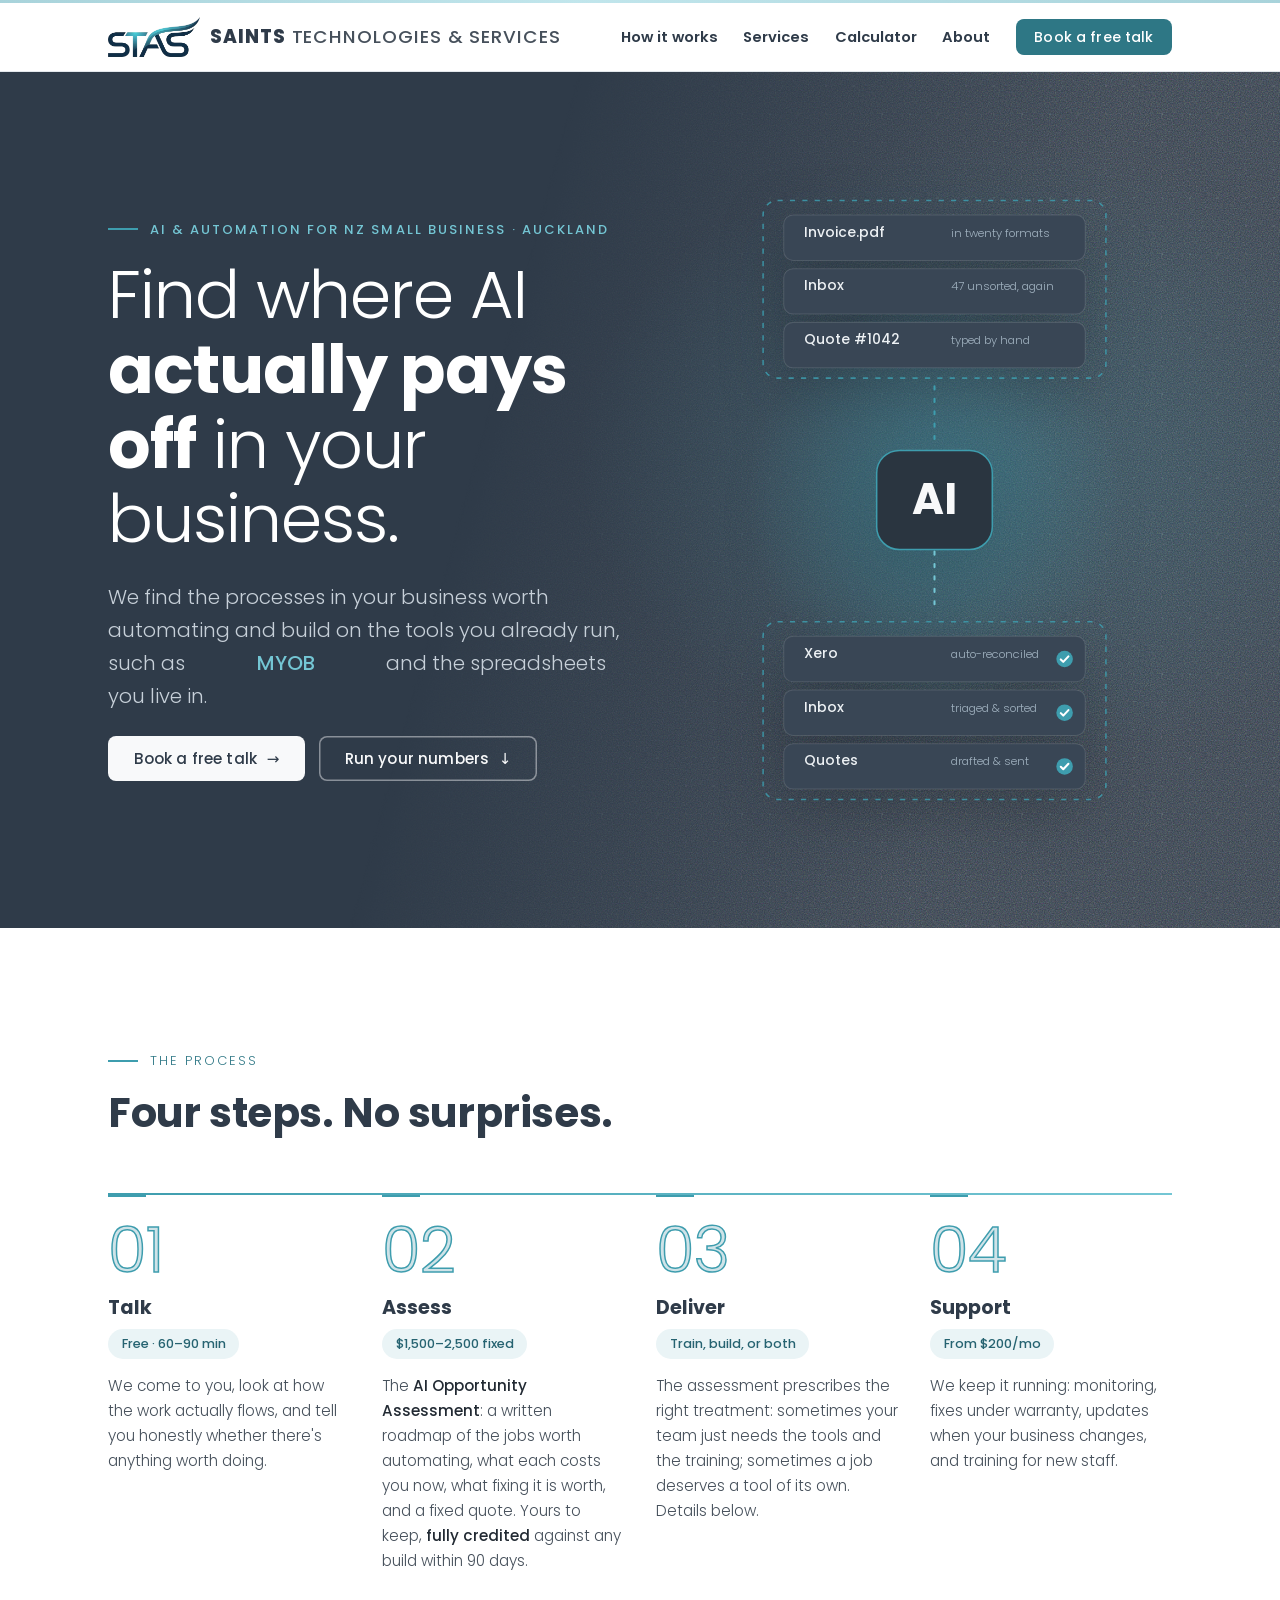
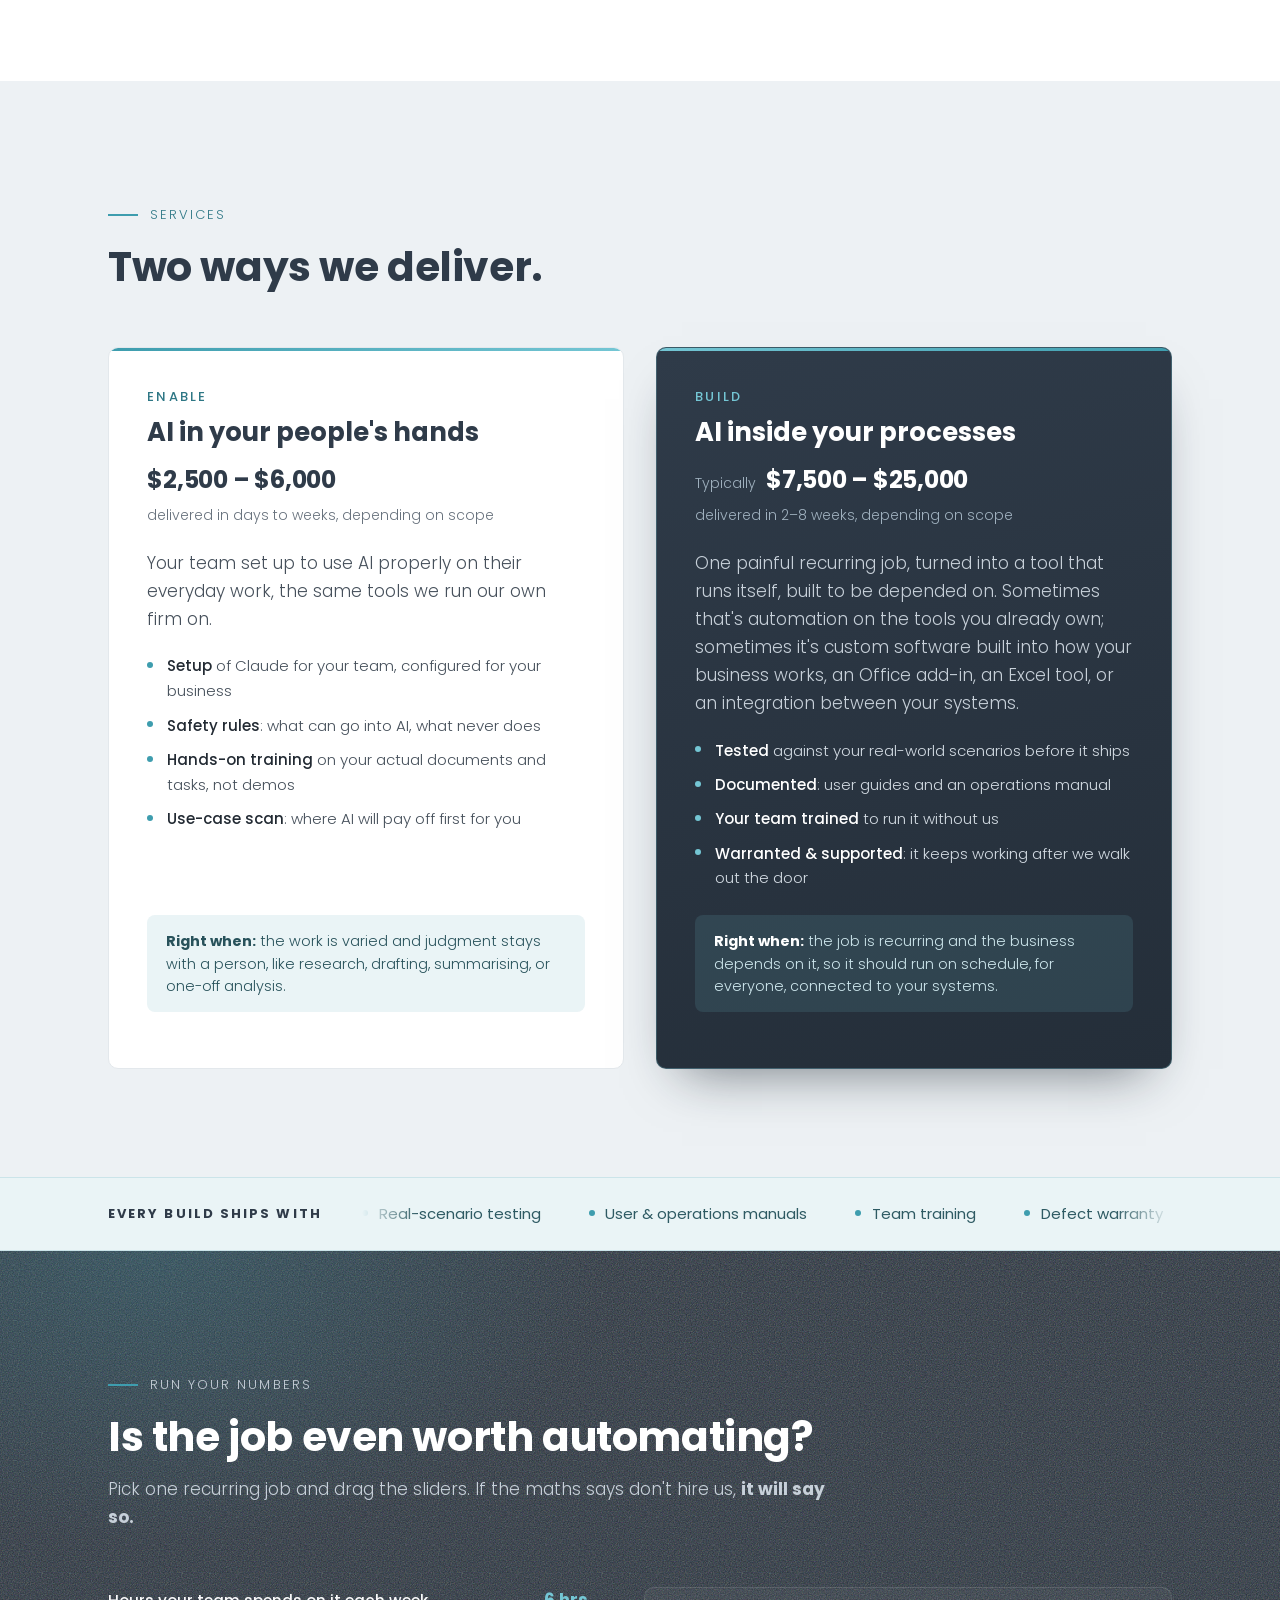
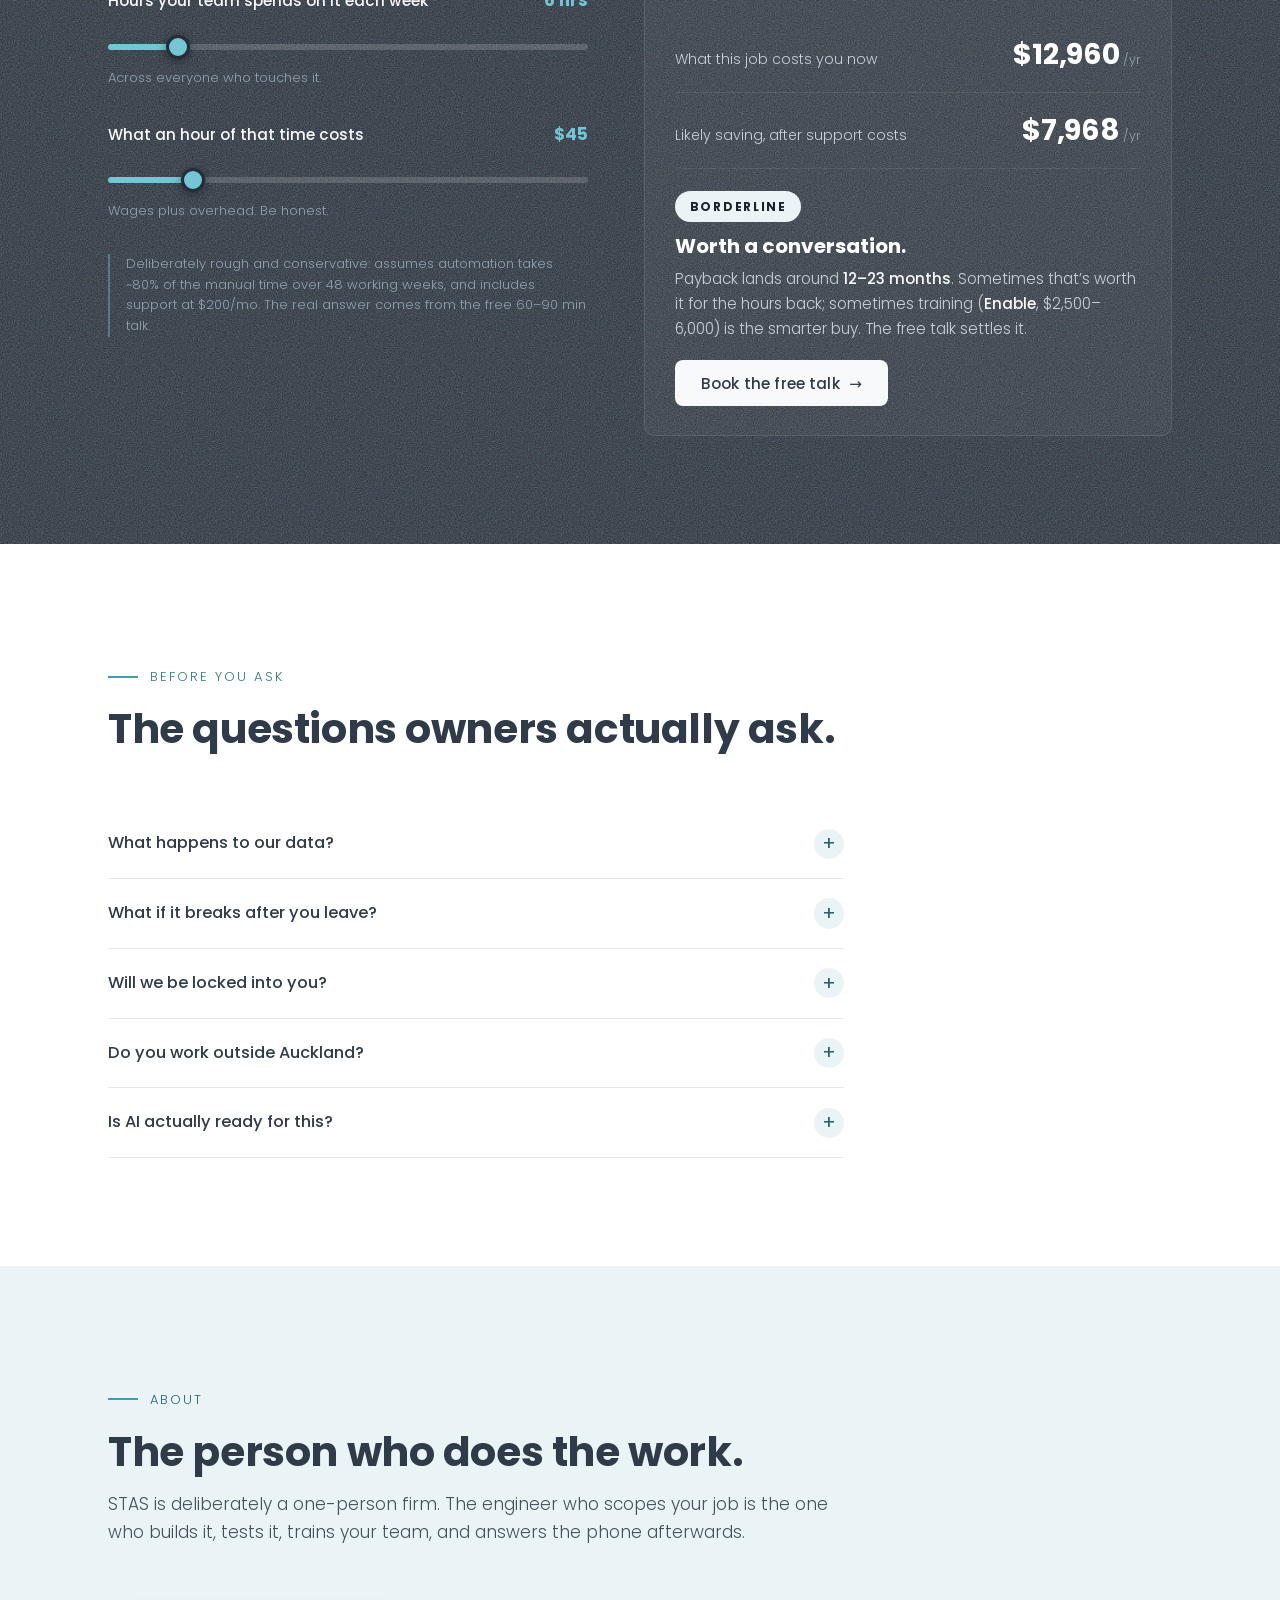
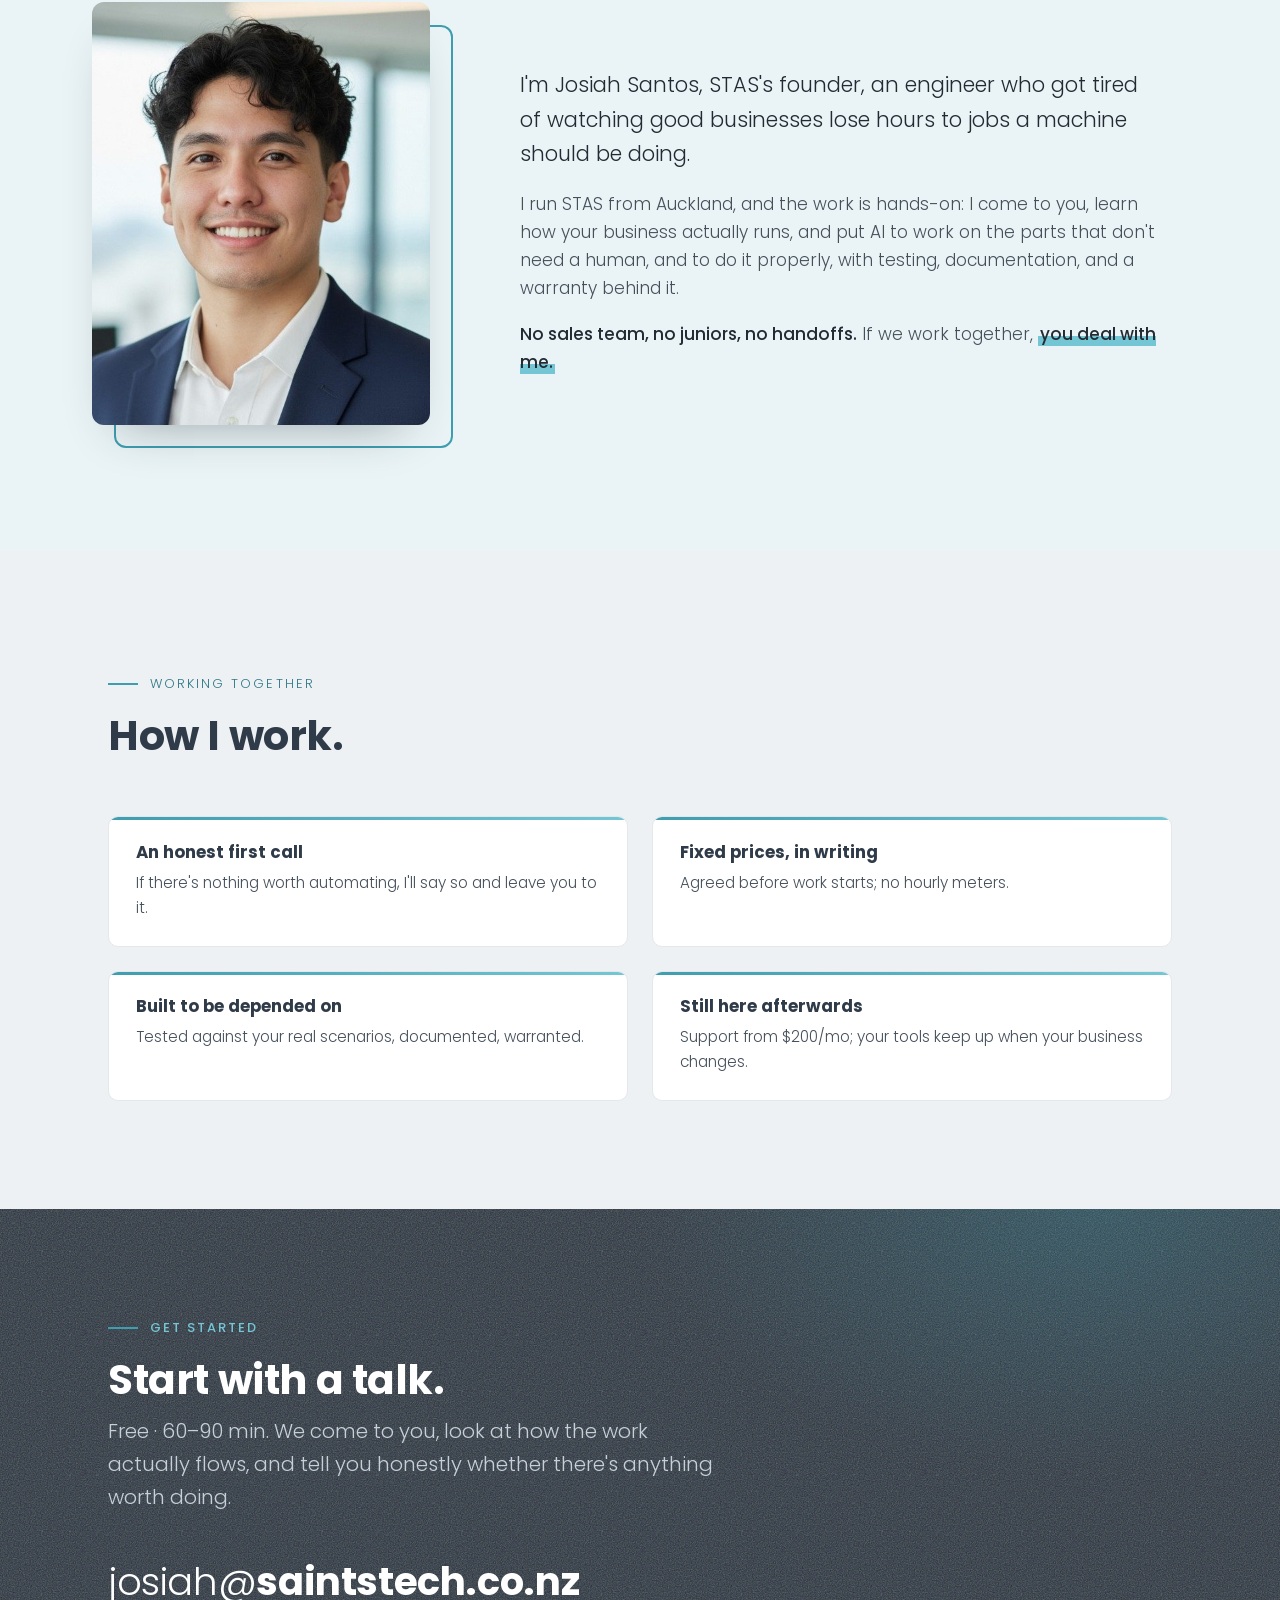
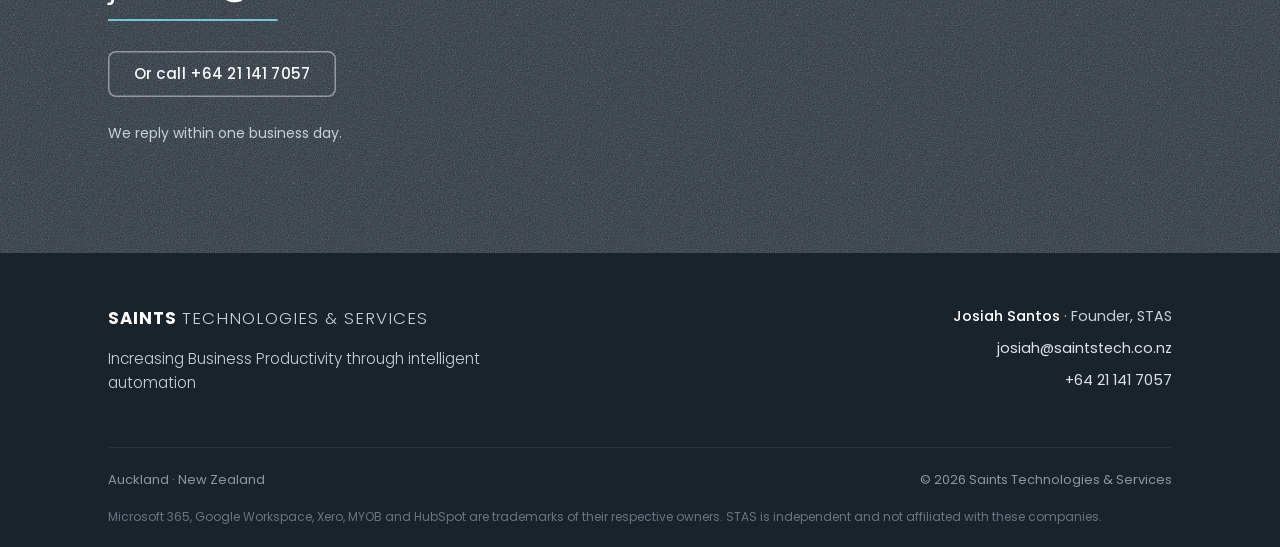
==== index.html @ cdfe6821 "Design pass: restore section contrast rhythm + cohesion + tasteful motion Section rhythm (the two re" ====
<!DOCTYPE html>
<!--
  saintstech.co.nz — single-page site (v3). Render of ../services/services.md.
  NOTE 2026-06-15: deployed from the website-v2 rebuild. Production assets wired
  (self-hosted Poppins, real founder photo, nav brand mark). Tool rotator stays
  text-only — see CLAUDE.md for the brand-policy rationale. A fuller master
  reconciliation (FAQ, calculator, restructured sections) is still owed.
  Optional later: CTAs → Microsoft Bookings.
-->
<html lang="en-NZ">
<head>
<meta charset="utf-8">
<meta name="viewport" content="width=device-width, initial-scale=1">
<title>Saints Technologies &amp; Services — AI &amp; automation for NZ small businesses</title>
<meta name="description" content="AI and automation for NZ small businesses on Microsoft 365 and Xero. Fixed prices, honest assessments, built to be depended on. Auckland-based.">
<link rel="canonical" href="https://saintstech.co.nz/">
<meta name="theme-color" content="#2F3B49">
<meta property="og:type" content="website">
<meta property="og:site_name" content="Saints Technologies &amp; Services">
<meta property="og:title" content="Saints Technologies &amp; Services">
<meta property="og:description" content="Find where AI actually pays off in your business — and where it doesn't. Fixed-price, honest AI and automation for NZ small businesses.">
<meta property="og:url" content="https://saintstech.co.nz/">
<meta property="og:image" content="https://saintstech.co.nz/assets/img/og-image.png">
<meta name="twitter:card" content="summary_large_image">
<script type="application/ld+json">
{
  "@context": "https://schema.org",
  "@type": "ProfessionalService",
  "name": "Saints Technologies & Services",
  "alternateName": "STAS",
  "url": "https://saintstech.co.nz/",
  "email": "josiah@saintstech.co.nz",
  "telephone": "+64 21 141 7057",
  "description": "AI and automation for NZ small businesses on Microsoft 365 and Xero. Fixed prices, honest assessments, built to be depended on.",
  "address": {"@type": "PostalAddress", "addressLocality": "Auckland", "addressCountry": "NZ"},
  "areaServed": {"@type": "Country", "name": "New Zealand"},
  "founder": {"@type": "Person", "name": "Josiah Santos", "jobTitle": "Founder"},
  "priceRange": "NZ$1,500–NZ$25,000"
}
</script>
<script type="application/ld+json">
{
  "@context": "https://schema.org",
  "@type": "FAQPage",
  "mainEntity": [
    {"@type": "Question", "name": "What happens to our data?",
     "acceptedAnswer": {"@type": "Answer", "text": "Before anything runs, we set safety rules with you: what can go into AI, and what never does. Those rules are written down, and your team is trained on them."}},
    {"@type": "Question", "name": "What if it breaks after you leave?",
     "acceptedAnswer": {"@type": "Answer", "text": "Every build ships with a defect warranty and a support plan from $200/month: monitoring, fixes, and updates when your business changes."}},
    {"@type": "Question", "name": "Will we be locked into you?",
     "acceptedAnswer": {"@type": "Answer", "text": "No. Every build is documented, with user guides and an operations manual, and your team is trained to run it without us."}},
    {"@type": "Question", "name": "Do you work outside Auckland?",
     "acceptedAnswer": {"@type": "Answer", "text": "STAS is Auckland-based and works with businesses across New Zealand. The first talk is free either way."}},
    {"@type": "Question", "name": "Is AI actually ready for this?",
     "acceptedAnswer": {"@type": "Answer", "text": "For some jobs, yes; for others, no. Telling you which is which is the entire point of the assessment. If the honest answer is 'you don't need us', that's what it will say."}}
  ]
}
</script>
<link rel="icon" type="image/svg+xml" href="assets/img/favicon.svg">
<link rel="apple-touch-icon" href="assets/img/apple-touch-icon.png">
<link rel="preload" href="assets/fonts/Poppins-Light.woff2" as="font" type="font/woff2" crossorigin>
<link rel="preload" href="assets/fonts/Poppins-Regular.woff2" as="font" type="font/woff2" crossorigin>
<link rel="preload" href="assets/fonts/Poppins-Medium.woff2" as="font" type="font/woff2" crossorigin>
<link rel="preload" href="assets/fonts/Poppins-SemiBold.woff2" as="font" type="font/woff2" crossorigin>
<link rel="preload" href="assets/fonts/Poppins-Bold.woff2" as="font" type="font/woff2" crossorigin>
<link rel="preload" href="assets/fonts/Poppins-ExtraBold.woff2" as="font" type="font/woff2" crossorigin>
<link rel="stylesheet" href="css/styles.css?v=2026-06-16b">
</head>
<body>
<a class="skip" href="#main">Skip to content</a>

<header class="nav">
  <div class="container nav-inner">
    <a class="brand" href="#main" aria-label="Saints Technologies &amp; Services — home">
      <img class="brand-mark" src="assets/img/stas-logo.png" alt="" width="360" height="157">
      <span class="brand-lockup"><b>Saints</b><span class="bl-rest">&nbsp;Technologies &amp; Services</span></span>
    </a>
    <nav class="nav-links" aria-label="Site">
      <a class="m-hide" href="#how">How it works</a>
      <a class="m-hide" href="#services">Services</a>
      <a class="m-hide" href="#calculator">Calculator</a>
      <a class="m-hide" href="#about">About</a>
      <!-- PRODUCTION: point at a Microsoft Bookings page to capture bookings on-site -->
      <a class="btn btn-solid" href="mailto:josiah@saintstech.co.nz?subject=Free%20talk">Book a free talk</a>
    </nav>
  </div>
</header>

<main id="main">

  <section class="hero on-dark">
    <div class="container hero-inner">
      <div>
        <p class="eyebrow lift d1">AI &amp; automation for NZ small business · Auckland</p>
        <h1 class="display lift d2">Find where AI <b>actually pays off</b> in your business.</h1>
        <p class="sub lead lift d3">We find the processes in your business worth automating and build on the tools you already run, such as <span class="rotator" id="ww-rotator" aria-label="Xero, MYOB, Microsoft 365, Google Workspace, HubSpot"><span class="rot-item">Xero</span><span class="rot-item">MYOB</span><span class="rot-item">Microsoft&nbsp;365</span><span class="rot-item">Google&nbsp;Workspace</span><span class="rot-item">HubSpot</span></span> and the spreadsheets you live in.</p>
        <div class="cta-row lift d4">
          <!-- PRODUCTION: point at a Microsoft Bookings page -->
          <a class="btn btn-light" href="mailto:josiah@saintstech.co.nz?subject=Free%20talk">Book a free talk <span class="arr" aria-hidden="true">&rarr;</span></a>
          <a class="btn btn-ghost" href="#calculator">Run your numbers <span class="arr" aria-hidden="true">&darr;</span></a>
        </div>
      </div>

      <figure class="hero-visual lift d5" aria-hidden="true">
        <svg class="dia-desktop" viewBox="0 0 460 612" xmlns="http://www.w3.org/2000/svg">
          <defs>
            <radialGradient id="glow" cx="50%" cy="50%" r="50%">
              <stop offset="0%" stop-color="#3E9DAE" stop-opacity=".38"/>
              <stop offset="100%" stop-color="#3E9DAE" stop-opacity="0"/>
            </radialGradient>
          </defs>
          <ellipse cx="230" cy="306" rx="180" ry="200" fill="url(#glow)"/>

          <!-- one line from the input frame into AI, one from AI into the output frame -->
          <path class="flow" d="M230 196 L 230 256"/>
          <path class="flow out" d="M230 356 L 230 416"/>

          <!-- input group frame -->
          <rect class="group-frame" x="64" y="16" width="332" height="172" rx="14"/>
          <rect class="svg-card" x="84" y="30" width="292" height="44" rx="9"/>
          <text class="svg-t1" x="104" y="51">Invoice.pdf</text>
          <text class="svg-t2" x="246" y="51">in twenty formats</text>
          <rect class="svg-card" x="84" y="82" width="292" height="44" rx="9"/>
          <text class="svg-t1" x="104" y="103">Inbox</text>
          <text class="svg-t2" x="246" y="103">47 unsorted, again</text>
          <rect class="svg-card" x="84" y="134" width="292" height="44" rx="9"/>
          <text class="svg-t1" x="104" y="155">Quote #1042</text>
          <text class="svg-t2" x="246" y="155">typed by hand</text>

          <!-- AI node -->
          <circle class="ring" cx="230" cy="306" r="62"/>
          <rect class="node-box" x="174" y="258" width="112" height="96" rx="22"/>
          <text class="node-s" x="230" y="320" text-anchor="middle">AI</text>

          <!-- output group frame -->
          <rect class="group-frame" x="64" y="424" width="332" height="172" rx="14"/>
          <rect class="svg-card" x="84" y="438" width="292" height="44" rx="9"/>
          <text class="svg-t1" x="104" y="459">Xero</text>
          <text class="svg-t2" x="246" y="459">auto-reconciled</text>
          <circle class="tick-c" cx="356" cy="460" r="8"/>
          <path class="tick-p" d="M352.3 460.4l2.4 2.4 5-5.3"/>
          <rect class="svg-card" x="84" y="490" width="292" height="44" rx="9"/>
          <text class="svg-t1" x="104" y="511">Inbox</text>
          <text class="svg-t2" x="246" y="511">triaged &amp; sorted</text>
          <circle class="tick-c" cx="356" cy="512" r="8"/>
          <path class="tick-p" d="M352.3 512.4l2.4 2.4 5-5.3"/>
          <rect class="svg-card" x="84" y="542" width="292" height="44" rx="9"/>
          <text class="svg-t1" x="104" y="563">Quotes</text>
          <text class="svg-t2" x="246" y="563">drafted &amp; sent</text>
          <circle class="tick-c" cx="356" cy="564" r="8"/>
          <path class="tick-p" d="M352.3 564.4l2.4 2.4 5-5.3"/>
        </svg>

        <svg class="dia-mobile" viewBox="0 0 360 600" xmlns="http://www.w3.org/2000/svg">
          <defs>
            <radialGradient id="glow-m" cx="50%" cy="50%" r="50%">
              <stop offset="0%" stop-color="#3E9DAE" stop-opacity=".38"/>
              <stop offset="100%" stop-color="#3E9DAE" stop-opacity="0"/>
            </radialGradient>
          </defs>
          <ellipse cx="180" cy="300" rx="150" ry="190" fill="url(#glow-m)"/>

          <path class="flow" d="M180 192 L 180 250"/>
          <path class="flow out" d="M180 350 L 180 408"/>

          <rect class="group-frame" x="20" y="14" width="320" height="170" rx="14"/>
          <rect class="svg-card" x="38" y="28" width="284" height="44" rx="9"/>
          <text class="svg-t1" x="56" y="49">Invoice.pdf</text>
          <text class="svg-t2" x="198" y="49">in twenty formats</text>
          <rect class="svg-card" x="38" y="80" width="284" height="44" rx="9"/>
          <text class="svg-t1" x="56" y="101">Inbox</text>
          <text class="svg-t2" x="198" y="101">47 unsorted</text>
          <rect class="svg-card" x="38" y="132" width="284" height="44" rx="9"/>
          <text class="svg-t1" x="56" y="153">Quote #1042</text>
          <text class="svg-t2" x="198" y="153">typed by hand</text>

          <circle class="ring" cx="180" cy="300" r="54"/>
          <rect class="node-box" x="132" y="258" width="96" height="84" rx="20"/>
          <text class="node-s" x="180" y="312" text-anchor="middle">AI</text>

          <rect class="group-frame" x="20" y="416" width="320" height="170" rx="14"/>
          <rect class="svg-card" x="38" y="430" width="284" height="44" rx="9"/>
          <text class="svg-t1" x="56" y="451">Xero</text>
          <text class="svg-t2" x="198" y="451">auto-reconciled</text>
          <circle class="tick-c" cx="302" cy="452" r="8"/>
          <path class="tick-p" d="M298.3 452.4l2.4 2.4 5-5.3"/>
          <rect class="svg-card" x="38" y="482" width="284" height="44" rx="9"/>
          <text class="svg-t1" x="56" y="503">Inbox</text>
          <text class="svg-t2" x="198" y="503">triaged &amp; sorted</text>
          <circle class="tick-c" cx="302" cy="504" r="8"/>
          <path class="tick-p" d="M298.3 504.4l2.4 2.4 5-5.3"/>
          <rect class="svg-card" x="38" y="534" width="284" height="44" rx="9"/>
          <text class="svg-t1" x="56" y="555">Quotes</text>
          <text class="svg-t2" x="198" y="555">drafted &amp; sent</text>
          <circle class="tick-c" cx="302" cy="556" r="8"/>
          <path class="tick-p" d="M298.3 556.4l2.4 2.4 5-5.3"/>
        </svg>
      </figure>
    </div>
  </section>

  <section id="how" class="section" aria-labelledby="how-t">
    <div class="container">
      <div class="sect-head">
        <p class="eyebrow">The process</p>
        <h2 id="how-t">Four steps. No surprises.</h2>
      </div>
      <ol class="steps" data-stagger>
        <li class="step reveal">
          <span class="num" aria-hidden="true">01</span>
          <h3>Talk</h3>
          <span class="tag">Free · 60–90 min</span>
          <p>We come to you, look at how the work actually flows, and tell you honestly whether there's anything worth doing.</p>
        </li>
        <li class="step reveal">
          <span class="num" aria-hidden="true">02</span>
          <h3>Assess</h3>
          <span class="tag">$1,500–2,500 fixed</span>
          <p>The <b>AI Opportunity Assessment</b>: a written roadmap of the jobs worth automating, what each costs you now, what fixing it is worth, and a fixed quote. Yours to keep, <b>fully credited</b> against any build within 90 days.</p>
        </li>
        <li class="step reveal">
          <span class="num" aria-hidden="true">03</span>
          <h3>Deliver</h3>
          <span class="tag">Train, build, or both</span>
          <p>The assessment prescribes the right treatment: sometimes your team just needs the tools and the training; sometimes a job deserves a tool of its own. Details below.</p>
        </li>
        <li class="step reveal">
          <span class="num" aria-hidden="true">04</span>
          <h3>Support</h3>
          <span class="tag">From $200/mo</span>
          <p>We keep it running: monitoring, fixes under warranty, updates when your business changes, and training for new staff.</p>
        </li>
      </ol>
    </div>
  </section>

  <section id="services" class="section alt" aria-labelledby="services-t">
    <div class="container">
      <div class="sect-head">
        <p class="eyebrow">Services</p>
        <h2 id="services-t">Two ways we deliver.</h2>
      </div>
      <div class="cards" data-stagger>
        <article class="card reveal">
          <p class="kicker">Enable</p>
          <h3>AI in your people's hands</h3>
          <p class="price"><span class="amt">$2,500 – $6,000</span> <span>delivered in days to weeks, depending on scope</span></p>
          <p>Your team set up to use AI properly on their everyday work, the same tools we run our own firm on.</p>
          <ul>
            <li><b>Setup</b> of Claude for your team, configured for your business</li>
            <li><b>Safety rules</b>: what can go into AI, what never does</li>
            <li><b>Hands-on training</b> on your actual documents and tasks, not demos</li>
            <li><b>Use-case scan</b>: where AI will pay off first for you</li>
          </ul>
          <p class="fit"><b>Right when:</b> the work is varied and judgment stays with a person, like research, drafting, summarising, or one-off analysis.</p>
        </article>
        <article class="card card--featured reveal">
          <p class="kicker">Build</p>
          <h3>AI inside your processes</h3>
          <p class="price"><span>Typically</span> <span class="amt">$7,500 – $25,000</span> <span>delivered in 2–8 weeks, depending on scope</span></p>
          <p>One painful recurring job, turned into a tool that runs itself, built to be depended on. Sometimes that's automation on the tools you already own; sometimes it's custom software built into how your business works, an Office add-in, an Excel tool, or an integration between your systems.</p>
          <ul>
            <li><b>Tested</b> against your real-world scenarios before it ships</li>
            <li><b>Documented</b>: user guides and an operations manual</li>
            <li><b>Your team trained</b> to run it without us</li>
            <li><b>Warranted &amp; supported</b>: it keeps working after we walk out the door</li>
          </ul>
          <p class="fit"><b>Right when:</b> the job is recurring and the business depends on it, so it should run on schedule, for everyone, connected to your systems.</p>
        </article>
      </div>
    </div>
  </section>

  <section class="band" aria-label="Every build ships with">
    <div class="container band-inner">
      <p class="t">Every build ships with</p>
      <div class="marquee">
        <div class="marquee-track">
          <ul>
            <li>Real-scenario testing</li>
            <li>User &amp; operations manuals</li>
            <li>Team training</li>
            <li>Defect warranty</li>
            <li>A support plan</li>
          </ul>
          <ul aria-hidden="true">
            <li>Real-scenario testing</li>
            <li>User &amp; operations manuals</li>
            <li>Team training</li>
            <li>Defect warranty</li>
            <li>A support plan</li>
          </ul>
        </div>
      </div>
    </div>
  </section>

  <!-- Web render intentionally omits "Straight answers / fine print" (what we don't sell · why fixed prices) — founder call 2026-06-16. Still in services.md master + one-pager; don't re-add on sync. -->

  <section id="calculator" class="calc on-dark section" aria-labelledby="calc-t">
    <div class="container">
      <div class="sect-head">
        <p class="eyebrow">Run your numbers</p>
        <h2 id="calc-t">Is the job even worth automating?</h2>
        <p>Pick one recurring job and drag the sliders. If the maths says don't hire us, <b>it will say so.</b></p>
      </div>
      <div class="calc-grid">
        <div class="calc-inputs">
          <div class="field">
            <label for="calc-hours">Hours your team spends on it each week <output id="out-hours" for="calc-hours">6 hrs</output></label>
            <input type="range" id="calc-hours" min="1" max="40" step="1" value="6">
            <p class="hint">Across everyone who touches it.</p>
          </div>
          <div class="field">
            <label for="calc-rate">What an hour of that time costs <output id="out-rate" for="calc-rate">$45</output></label>
            <input type="range" id="calc-rate" min="25" max="150" step="5" value="45">
            <p class="hint">Wages plus overhead. Be honest.</p>
          </div>
          <p class="calc-note">Deliberately rough and conservative: assumes automation takes ~80% of the manual time over 48 working weeks, and includes support at $200/mo. The real answer comes from the free 60–90&nbsp;min talk.</p>
        </div>
        <div class="calc-out" aria-live="polite">
          <noscript><p style="font-weight:300">The calculator needs JavaScript. Or just email us the numbers and we'll do the maths in the free talk.</p></noscript>
          <div class="stat"><span class="k">What this job costs you now</span><span class="v"><span id="res-annual">—</span><small>/yr</small></span></div>
          <div class="stat"><span class="k">Likely saving, after support costs</span><span class="v"><span id="res-saving">—</span><small>/yr</small></span></div>
          <div class="verdict" id="res-verdict">
            <span class="badge" id="res-badge">—</span>
            <h3 id="res-title">Drag the sliders</h3>
            <p id="res-sub">We'll tell you whether this one's worth a build, a training day, or nothing at all.</p>
            <p class="go"><a class="btn btn-light" href="mailto:josiah@saintstech.co.nz?subject=Free%20talk" id="res-cta">Book the free talk <span class="arr" aria-hidden="true">&rarr;</span></a></p>
          </div>
        </div>
      </div>
    </div>
  </section>

  <section class="section" aria-labelledby="faq-t">
    <div class="container">
      <div class="sect-head">
        <p class="eyebrow">Before you ask</p>
        <h2 id="faq-t">The questions owners actually ask.</h2>
      </div>
      <div class="faq">
        <details>
          <summary>What happens to our data?</summary>
          <p class="a">Before anything runs, we set <b>safety rules</b> with you: what can go into AI, and what never does. Those rules are written down, and your team is trained on them.</p>
        </details>
        <details>
          <summary>What if it breaks after you leave?</summary>
          <p class="a">Every build ships with a <b>defect warranty</b> and a support plan from $200/month: monitoring, fixes, and updates when your business changes.</p>
        </details>
        <details>
          <summary>Will we be locked into you?</summary>
          <p class="a">No. Every build is <b>documented</b>, with user guides and an operations manual, and your team is trained to run it without us.</p>
        </details>
        <details>
          <summary>Do you work outside Auckland?</summary>
          <!-- PRODUCTION: Josiah to confirm travel/remote wording -->
          <p class="a">STAS is Auckland-based and works with businesses across New Zealand. The first talk is free either way.</p>
        </details>
        <details>
          <summary>Is AI actually ready for this?</summary>
          <p class="a">For some jobs, yes; for others, no. Telling you which is which is the entire point of the assessment. If the honest answer is <b>"you don't need us"</b>, that's what it will say.</p>
        </details>
      </div>
    </div>
  </section>

  <section id="about" class="section tint" aria-labelledby="about-t">
    <div class="container">
      <div class="sect-head">
        <p class="eyebrow">About</p>
        <h2 id="about-t">The person who does the work.</h2>
        <p>STAS is deliberately a one-person firm. The engineer who scopes your job is the one who builds it, tests it, trains your team, and answers the phone afterwards.</p>
      </div>
      <div class="about-grid">
        <figure class="portrait reveal">
          <img src="assets/img/josiah.jpg" alt="Josiah Santos, founder of Saints Technologies &amp; Services" width="631" height="642">
        </figure>
        <div class="bio reveal">
          <p>I'm Josiah Santos, STAS's founder, an engineer who got tired of watching good businesses lose hours to jobs a machine should be doing.</p>
          <p>I run STAS from Auckland, and the work is hands-on: I come to you, learn how your business actually runs, and put AI to work on the parts that don't need a human, and to do it properly, with testing, documentation, and a warranty behind it.</p>
          <p><b>No sales team, no juniors, no handoffs.</b> If we work together, <b class="hl">you deal with me.</b></p>
        </div>
      </div>
    </div>
  </section>

  <section class="section alt" aria-labelledby="how-i-work-t">
    <div class="container">
      <div class="sect-head">
        <p class="eyebrow">Working together</p>
        <h2 id="how-i-work-t">How I work.</h2>
      </div>
      <ul class="how" data-stagger>
        <li class="reveal">
          <h3>An honest first call</h3>
          <p>If there's nothing worth automating, I'll say so and leave you to it.</p>
        </li>
        <li class="reveal">
          <h3>Fixed prices, in writing</h3>
          <p>Agreed before work starts; no hourly meters.</p>
        </li>
        <li class="reveal">
          <h3>Built to be depended on</h3>
          <p>Tested against your real scenarios, documented, warranted.</p>
        </li>
        <li class="reveal">
          <h3>Still here afterwards</h3>
          <p>Support from $200/mo; your tools keep up when your business changes.</p>
        </li>
      </ul>
    </div>
  </section>

  <section id="contact" class="contact on-dark">
    <div class="container section">
      <p class="eyebrow">Get started</p>
      <h2>Start with a talk.</h2>
      <p class="lead">Free · 60–90 min. We come to you, look at how the work actually flows, and tell you honestly whether there's anything worth doing.</p>
      <a class="biglink" href="mailto:josiah@saintstech.co.nz?subject=Free%20talk">josiah@<b>saintstech.co.nz</b></a>
      <div class="cta-row">
        <a class="btn btn-ghost" href="tel:+64211417057">Or call +64 21 141 7057</a>
      </div>
      <p class="promise">We reply within one business day.</p>
    </div>
  </section>

</main>

<footer class="footer">
  <div class="container">
    <div class="footer-inner">
      <div>
        <p class="lockup">Saints <span>Technologies &amp; Services</span></p>
        <p class="motto">Increasing Business Productivity through intelligent automation</p>
      </div>
      <div class="footer-meta">
        <p class="who"><b>Josiah Santos</b> · Founder, STAS</p>
        <p><a href="mailto:josiah@saintstech.co.nz">josiah@saintstech.co.nz</a></p>
        <p><a href="tel:+64211417057">+64 21 141 7057</a></p>
      </div>
    </div>
    <div class="footer-bottom">
      <p>Auckland · New Zealand</p>
      <p>© 2026 Saints Technologies &amp; Services</p>
      <!-- NZBN slot: add "· NZBN <number>" (linked to nzbn.govt.nz) if Josiah wants it shown -->
      <p class="footer-legal">Microsoft 365, Google Workspace, Xero, MYOB and HubSpot are trademarks of their respective owners. STAS is independent and not affiliated with these companies.</p>
    </div>
  </div>
</footer>

<div class="mobile-cta" id="mobile-cta">
  <a class="btn btn-ghost" href="tel:+64211417057">Call</a>
  <!-- PRODUCTION: point at a Microsoft Bookings page -->
  <a class="btn btn-light" href="mailto:josiah@saintstech.co.nz?subject=Free%20talk">Book a free talk</a>
</div>

<script src="js/main.js"></script>
</body>
</html>
---- css/styles.css ----
/* ==========================================================================
   saintstech.co.nz — design system
   Single-page redesign (v3). Self-hosted Poppins, brand mark in nav, real
   founder photo, text-only tool rotator. Source of truth for copy is
   ../services/services.md (the master) — design polish lives here.
   ========================================================================== */

@font-face{font-family:'Poppins';src:url('../assets/fonts/Poppins-Light.woff2') format('woff2');font-weight:300;font-style:normal;font-display:swap;}
@font-face{font-family:'Poppins';src:url('../assets/fonts/Poppins-Regular.woff2') format('woff2');font-weight:400;font-style:normal;font-display:swap;}
@font-face{font-family:'Poppins';src:url('../assets/fonts/Poppins-Medium.woff2') format('woff2');font-weight:500;font-style:normal;font-display:swap;}
@font-face{font-family:'Poppins';src:url('../assets/fonts/Poppins-SemiBold.woff2') format('woff2');font-weight:600;font-style:normal;font-display:swap;}
@font-face{font-family:'Poppins';src:url('../assets/fonts/Poppins-Bold.woff2') format('woff2');font-weight:700;font-style:normal;font-display:swap;}
@font-face{font-family:'Poppins';src:url('../assets/fonts/Poppins-ExtraBold.woff2') format('woff2');font-weight:800;font-style:normal;font-display:swap;}

/* ---------- tokens -------------------------------------------------------- */
:root{
  --navy-950:#1A222B;
  --navy-900:#242E39;
  --navy:#2F3B49;
  --navy-700:#3A4858;
  --teal:#3E9DAE;
  --teal-bright:#74C6D4;
  --teal-deep:#2E7785;
  --teal-down:#266371;
  --teal-soft:#EAF4F6;
  --ink:#222A33;
  --body:#46505B;
  --muted:#69737E;
  --line:#E3E8EC;
  --paper:#FFFFFF;
  --paper-2:#EDF1F4;
  --soft-white:#F8F9FA;
  --soft-dim:#C7D0D9;
  --radius:10px;
  --container:1160px;
  --shadow-card:0 24px 48px -28px rgba(31,42,53,.45);
  --shadow-teal:0 18px 40px -18px rgba(62,157,174,.5);
  --ease:cubic-bezier(.215,.61,.355,1);
  /* subtle film grain for depth on dark sections */
  --grain:url("data:image/svg+xml,%3Csvg xmlns='http://www.w3.org/2000/svg' width='140' height='140'%3E%3Cfilter id='g'%3E%3CfeTurbulence type='fractalNoise' baseFrequency='0.82' numOctaves='2' stitchTiles='stitch'/%3E%3C/filter%3E%3Crect width='100%25' height='100%25' filter='url(%23g)' opacity='0.38'/%3E%3C/svg%3E");
}

/* ---------- reset-lite ---------------------------------------------------- */
*,*::before,*::after{margin:0;padding:0;box-sizing:border-box;}
html{scroll-behavior:smooth;scroll-padding-top:5.25rem;}
body{
  font-family:'Poppins',system-ui,-apple-system,'Segoe UI',sans-serif;
  font-size:clamp(1rem,.93rem + .25vw,1.0625rem);
  line-height:1.65;
  color:var(--body);
  background:var(--paper);
  -webkit-font-smoothing:antialiased;
  text-rendering:optimizeLegibility;
}
img{display:block;max-width:100%;height:auto;}
ul,ol{list-style:none;}
a{color:var(--teal-deep);text-decoration-thickness:1px;text-underline-offset:3px;}
a:hover{color:var(--navy);}
::selection{background:var(--teal-soft);color:var(--navy);}
:focus-visible{outline:2px solid var(--teal);outline-offset:3px;border-radius:2px;}

/* ---------- type ----------------------------------------------------------- */
h1,h2,h3,h4{color:var(--navy);line-height:1.18;font-weight:700;}
.display{
  font-size:clamp(2.15rem,1.3rem + 3.6vw,4.2rem);
  font-weight:300;line-height:1.12;letter-spacing:-.015em;
}
.display b{font-weight:700;}
h2{font-size:clamp(1.65rem,1.2rem + 1.9vw,2.55rem);letter-spacing:-.01em;}
h3{font-size:clamp(1.1rem,1rem + .45vw,1.35rem);}
.lead{font-size:clamp(1.0625rem,1rem + .4vw,1.25rem);font-weight:300;}
.eyebrow{
  display:flex;align-items:center;gap:.7rem;
  font-size:.8125rem;font-weight:500;letter-spacing:.16em;text-transform:uppercase;
  color:var(--teal-deep);margin-bottom:1.1rem;
}
.eyebrow::before{content:'';width:1.9rem;height:2px;background:var(--teal);flex:0 0 auto;}
.on-dark .eyebrow{color:var(--teal-bright);}
.sect-head{margin-bottom:clamp(2.25rem,6vw,3.5rem);max-width:46rem;}
.sect-head p{margin-top:.9rem;font-weight:300;}
.on-dark .sect-head p{color:var(--soft-dim);}
.hl{background:linear-gradient(transparent 60%,var(--teal-soft) 0);padding-inline:.12em;}

/* ---------- layout ---------------------------------------------------------- */
.container{width:100%;max-width:var(--container);margin-inline:auto;padding-inline:clamp(1.25rem,5vw,3rem);}
.section{padding-block:clamp(3.75rem,9.5vw,6.75rem);}
.alt{background:var(--paper-2);}
.tint{background:var(--teal-soft);}
.tint .eyebrow{color:var(--teal-down);}
.tint .hl{background-image:linear-gradient(transparent 60%,var(--teal-bright) 0);}
.skip{position:absolute;left:-200vw;top:0;z-index:200;background:var(--navy);color:#fff;padding:.6rem 1rem;border-radius:0 0 var(--radius) 0;}
.skip:focus{left:0;}

/* ---------- buttons ----------------------------------------------------------- */
.btn{
  display:inline-flex;align-items:center;justify-content:center;gap:.6rem;
  font-weight:500;font-size:.95rem;line-height:1;letter-spacing:.01em;
  padding:.95rem 1.6rem;border-radius:8px;border:0;cursor:pointer;
  text-decoration:none;white-space:nowrap;
  transition:transform .2s var(--ease),box-shadow .2s var(--ease),background-color .2s var(--ease),color .2s var(--ease);
}
.btn:hover{transform:translateY(-2px);}
.btn:active{transform:translateY(0) scale(.99);}
.btn .arr{transition:transform .25s var(--ease);font-weight:400;}
.btn:hover .arr{transform:translateX(4px);}
.btn-solid{background:var(--teal-deep);color:#fff;}
.btn-solid:hover{background:var(--teal-down);color:#fff;box-shadow:var(--shadow-teal);}
.btn-light{background:var(--soft-white);color:var(--navy);}
.btn-light:hover{color:var(--navy);box-shadow:0 14px 32px -14px rgba(0,0,0,.55);}
.btn-ghost{color:var(--soft-white);box-shadow:inset 0 0 0 1.5px rgba(248,249,250,.45);background:transparent;}
.btn-ghost:hover{color:#fff;box-shadow:inset 0 0 0 1.5px rgba(248,249,250,.95);}

/* ---------- nav ------------------------------------------------------------------ */
.nav{
  position:sticky;top:0;z-index:100;
  background:rgba(255,255,255,.9);
  backdrop-filter:saturate(140%) blur(10px);
  -webkit-backdrop-filter:saturate(140%) blur(10px);
  border-bottom:1px solid var(--line);
}
.nav::before{content:'';display:block;height:3px;background:linear-gradient(90deg,var(--teal),var(--teal-bright) 45%,var(--teal));opacity:.45;}
/* scroll-progress fill over the top rule */
.nav::after{content:'';position:absolute;top:0;left:0;height:3px;width:100%;transform:scaleX(var(--scroll,0));transform-origin:left;background:var(--teal-bright);box-shadow:0 0 8px rgba(116,198,212,.7);}
.nav-inner{display:flex;align-items:center;gap:2rem;height:4.25rem;}
.brand{display:inline-flex;align-items:center;gap:.65rem;text-decoration:none;flex:0 0 auto;}
.brand-mark{display:block;height:2.5rem;width:auto;transform:translateY(var(--logo-nudge,0));}
.brand-lockup{font-size:1.15rem;font-weight:500;letter-spacing:.05em;text-transform:uppercase;color:var(--body);white-space:nowrap;}
.brand-lockup b{font-weight:800;color:var(--navy);}
.nav-links{display:flex;align-items:center;gap:1.6rem;margin-left:auto;}
.nav-links a:not(.btn){font-size:.92rem;font-weight:600;color:var(--navy);text-decoration:none;padding-block:.35rem;
  background-image:linear-gradient(var(--teal),var(--teal));background-repeat:no-repeat;background-position:0 100%;background-size:0% 2px;
  transition:color .2s var(--ease),background-size .25s var(--ease);}
.nav-links a:not(.btn):hover{color:var(--teal-deep);background-size:100% 2px;}
.nav .btn{padding:.7rem 1.15rem;font-size:.875rem;}

/* ---------- hero -------------------------------------------------------------------- */
.hero{position:relative;background:var(--navy);color:var(--soft-white);overflow:hidden;}
.hero::before{
  content:'';position:absolute;inset:0;pointer-events:none;
  background-image:radial-gradient(rgba(255,255,255,.07) 1px,transparent 1.6px),var(--grain);
  background-size:28px 28px,140px 140px;
  -webkit-mask-image:linear-gradient(105deg,transparent 38%,#000 75%);
  mask-image:linear-gradient(105deg,transparent 38%,#000 75%);
}
.hero::after{
  content:'';position:absolute;inset:0;pointer-events:none;
  background:radial-gradient(620px 460px at 78% 45%,rgba(62,157,174,.22),transparent 68%);
}
.hero-inner{
  position:relative;z-index:1;
  display:grid;grid-template-columns:minmax(0,1.05fr) minmax(0,.95fr);
  gap:clamp(2.5rem,5vw,4rem);align-items:center;
  padding-block:clamp(4rem,10vw,7rem);
}
.hero h1{color:#fff;margin-bottom:1.5rem;max-width:44rem;}
.hero .sub{color:var(--soft-dim);max-width:38rem;margin-bottom:1.4rem;}
.hero-support{max-width:40rem;margin-bottom:2.3rem;font-size:clamp(1.0625rem,1rem + .35vw,1.1875rem);font-weight:300;line-height:1.55;color:var(--soft-dim);}
.hero-support b{color:var(--soft-white);font-weight:500;}
.cta-row{display:flex;flex-wrap:wrap;gap:.875rem;align-items:center;}
/* inline rotating tool name, embedded in the hero support line */
.rotator{display:inline;}
.rotator .rot-item{font-weight:500;color:var(--teal-bright);}
.rotator .rot-item:not(:last-child)::after{content:', ';color:#AEBCC8;font-weight:300;}
.rotator.is-live{position:relative;display:inline-block;vertical-align:baseline;text-align:center;}
.rotator.is-live .rot-sizer{visibility:hidden;white-space:nowrap;font-weight:500;}
.rotator.is-live .rot-item{position:absolute;left:0;right:0;top:0;text-align:center;white-space:nowrap;opacity:0;transform:translateY(5px);transition:opacity .45s var(--ease),transform .45s var(--ease);}
.rotator.is-live .rot-item::after{content:none;}
.rotator.is-live .rot-item.active{opacity:1;transform:none;}

/* hero load-in (CSS keyframes — all browsers) */
.lift{opacity:0;transform:translateY(16px);animation:liftIn .7s var(--ease) forwards;animation-delay:var(--d,0s);}
.d1{--d:.05s;} .d2{--d:.16s;} .d3{--d:.27s;} .d4{--d:.38s;} .d5{--d:.52s;}
@keyframes liftIn{to{opacity:1;transform:none;}}

/* ---------- hero diagram --------------------------------------------------------------- */
.hero-visual{position:relative;}
.hero-visual svg{width:100%;height:auto;display:block;filter:drop-shadow(0 18px 30px rgba(13,20,27,.3));}
.hero-visual .dia-mobile{display:none;max-width:340px;margin-inline:auto;}
.svg-card{fill:#394655;stroke:rgba(255,255,255,.12);stroke-width:1;}
.svg-t1{fill:#EDF1F4;font-size:13.5px;font-weight:500;font-family:'Poppins',system-ui,sans-serif;}
.svg-t2{fill:#9FB0BE;font-size:11px;font-weight:300;font-family:'Poppins',system-ui,sans-serif;}
.svg-cap{fill:#8FA0AE;font-size:11px;font-weight:300;font-family:'Poppins',system-ui,sans-serif;letter-spacing:.04em;}
.dia-mobile .svg-t1{font-size:14.5px;}
.dia-mobile .svg-t2{font-size:11.5px;}
.flow{fill:none;stroke:var(--teal);stroke-width:2;stroke-linecap:round;stroke-dasharray:3 9;animation:dash 1.15s linear infinite;}
.flow.f2{animation-delay:.18s;}
.flow.f3{animation-delay:.36s;}
.flow.out{stroke:var(--teal-bright);animation-delay:.55s;}
.flow.out.f2{animation-delay:.73s;}
.flow.out.f3{animation-delay:.91s;}
@keyframes dash{to{stroke-dashoffset:-12;}}
.group-frame{fill:none;stroke:var(--teal);stroke-width:1.5;stroke-dasharray:5 7;animation:dash 1.4s linear infinite;opacity:.85;}
.node-box{fill:#2A3540;stroke:var(--teal);stroke-width:1.5;}
.node-s{fill:var(--soft-white);font-size:42px;font-weight:700;font-family:'Poppins',system-ui,sans-serif;}
.dia-mobile .node-s{font-size:34px;}
.ring{fill:none;stroke:var(--teal-bright);stroke-width:1.5;opacity:0;transform-origin:center;transform-box:fill-box;animation:ping 2.8s var(--ease) infinite;}
@keyframes ping{0%{transform:scale(.62);opacity:.65;}70%{opacity:0;}100%{transform:scale(1.28);opacity:0;}}
.tick-c{fill:var(--teal);}
.tick-p{fill:none;stroke:#fff;stroke-width:2;stroke-linecap:round;stroke-linejoin:round;}

/* ---------- scroll reveals (IntersectionObserver — Safari/iOS friendly) ------------------- */
.js .reveal{opacity:0;transform:translateY(18px);transition:opacity .7s var(--ease),transform .7s var(--ease);}
.js .reveal.is-in{opacity:1;transform:none;}

/* ---------- steps ---------------------------------------------------------------------------- */
.steps{display:grid;grid-template-columns:repeat(4,1fr);gap:2.5rem 2rem;position:relative;}
/* teal connector draws across the four steps as the row reveals (timeline feel) */
.js .steps::after{content:'';position:absolute;top:-1px;left:0;width:100%;height:2px;background:linear-gradient(90deg,var(--teal),var(--teal-bright));transform:scaleX(0);transform-origin:left;transition:transform 1.2s var(--ease);}
.js .steps.is-drawn::after{transform:scaleX(1);}
.step{border-top:1px solid var(--line);padding-top:1.5rem;position:relative;}
.step::before{content:'';position:absolute;top:-1px;left:0;width:2.4rem;height:3px;background:var(--teal);}
.step .num{
  display:block;font-size:clamp(2.8rem,2.3rem + 2vw,4rem);
  font-weight:300;line-height:1;letter-spacing:-.02em;
  color:#CFE3E8;-webkit-text-stroke:1.5px var(--teal);
  margin-bottom:1rem;
}
.step h3{font-size:1.2rem;margin-bottom:.55rem;}
.tag{display:inline-block;background:var(--teal-soft);color:var(--teal-down);border-radius:999px;padding:.3rem .85rem;font-size:.8rem;font-weight:500;margin-bottom:.85rem;}
.step p{font-size:.95rem;font-weight:300;}
.step p b{font-weight:500;color:var(--ink);}

/* ---------- service cards ---------------------------------------------------------------------- */
.cards{display:grid;grid-template-columns:repeat(2,1fr);gap:2rem;align-items:stretch;}
.card{
  position:relative;overflow:hidden;
  display:flex;flex-direction:column;align-items:flex-start;
  background:var(--paper);border:1px solid var(--line);border-radius:var(--radius);
  padding:2.4rem 2.4rem 2.1rem;
  transition:transform .25s var(--ease),box-shadow .25s var(--ease);
}
.card::before{content:'';position:absolute;top:0;left:0;right:0;height:3px;background:linear-gradient(90deg,var(--teal),var(--teal-bright));}
.card:hover{transform:translateY(-4px);box-shadow:var(--shadow-card);}
.card .kicker{font-size:.8125rem;font-weight:500;letter-spacing:.16em;text-transform:uppercase;color:var(--teal-deep);margin-bottom:.6rem;}
.card h3{font-size:clamp(1.3rem,1.15rem + .6vw,1.6rem);margin-bottom:.8rem;}
.price{display:flex;align-items:baseline;flex-wrap:wrap;gap:.25rem .6rem;margin-bottom:1.2rem;}
.price .amt{font-size:clamp(1.25rem,1.1rem + .6vw,1.5rem);font-weight:700;color:var(--navy);letter-spacing:-.01em;}
.price span{font-weight:300;font-size:.875rem;color:var(--muted);}
.card > p{font-weight:300;margin-bottom:1.35rem;}
.card ul{margin-bottom:1.5rem;display:grid;gap:.6rem;}
.card li{font-size:.9375rem;font-weight:300;position:relative;padding-left:1.2rem;}
.card li::before{content:'';position:absolute;left:0;top:.52em;width:6px;height:6px;border-radius:50%;background:var(--teal);}
.card li b{font-weight:500;color:var(--ink);}
.card .fit{margin-top:auto;width:100%;background:var(--teal-soft);border-radius:8px;padding:.95rem 1.15rem;font-size:.9rem;line-height:1.55;color:#28525B;}
.card .fit b{font-weight:700;}
.card--featured{
  background:linear-gradient(165deg,var(--navy) 0%,var(--navy-900) 100%);
  border-color:rgba(116,198,212,.28);color:var(--soft-dim);
  box-shadow:0 26px 52px -26px rgba(20,30,40,.6);
}
.card--featured::before{background:linear-gradient(90deg,var(--teal-bright),var(--teal));}
.card--featured:hover{box-shadow:0 30px 60px -24px rgba(46,119,133,.55);}
.card--featured .kicker{color:var(--teal-bright);}
.card--featured h3{color:#fff;}
.card--featured .price .amt{color:#fff;}
.card--featured .price span{color:#9FB0BE;}
.card--featured li{color:#D2DAE2;}
.card--featured li::before{background:var(--teal-bright);}
.card--featured li b{color:#fff;font-weight:500;}
.card--featured .fit{background:rgba(116,198,212,.13);color:#CDE6EC;}
.card--featured .fit b{color:#fff;}

/* ---------- calculator (the signature) ------------------------------------------------------------ */
.calc{position:relative;background:var(--navy-900);color:var(--soft-white);overflow:hidden;}
.calc::before{
  content:'';position:absolute;inset:0;pointer-events:none;
  background:
    radial-gradient(640px 420px at 12% 0%,rgba(62,157,174,.22),transparent 70%),
    radial-gradient(rgba(255,255,255,.05) 1px,transparent 1.6px),
    var(--grain);
  background-size:auto,28px 28px,140px 140px;
}
.calc .container{position:relative;}
.calc h2{color:#fff;}
.calc-grid{display:grid;grid-template-columns:minmax(0,1fr) minmax(0,1.1fr);gap:clamp(2rem,5vw,3.5rem);align-items:start;}
.calc-inputs{display:grid;gap:2rem;}
.field label{display:flex;justify-content:space-between;align-items:baseline;gap:1rem;font-size:.95rem;font-weight:500;color:var(--soft-white);margin-bottom:.9rem;}
.field output{font-weight:700;color:var(--teal-bright);font-size:1.05rem;white-space:nowrap;}
input[type=range]{
  -webkit-appearance:none;appearance:none;
  width:100%;height:6px;border-radius:999px;
  background:linear-gradient(90deg,var(--teal-bright) 30%,rgba(255,255,255,.16) 30%);
  outline-offset:6px;cursor:pointer;
}
input[type=range]::-webkit-slider-thumb{
  -webkit-appearance:none;appearance:none;
  width:24px;height:24px;border-radius:50%;
  background:var(--teal-bright);border:3px solid var(--navy-900);
  box-shadow:0 2px 10px rgba(0,0,0,.4);
}
input[type=range]::-moz-range-thumb{
  width:18px;height:18px;border-radius:50%;
  background:var(--teal-bright);border:3px solid var(--navy-900);
  box-shadow:0 2px 10px rgba(0,0,0,.4);
}
input[type=range]::-moz-range-track{background:transparent;}
.field .hint{font-size:.8125rem;font-weight:300;color:#92A0AD;margin-top:.6rem;}
.calc-note{font-size:.8125rem;font-weight:300;color:#92A0AD;line-height:1.6;border-left:2px solid rgba(116,198,212,.4);padding-left:1rem;}
.calc-out{background:rgba(255,255,255,.04);border:1px solid rgba(255,255,255,.1);border-radius:var(--radius);padding:1.8rem 1.9rem;}
.stat{display:flex;justify-content:space-between;align-items:baseline;gap:1rem;padding-block:.85rem;border-bottom:1px solid rgba(255,255,255,.08);}
.stat .k{font-size:.875rem;font-weight:300;color:var(--soft-dim);}
.stat .v{font-size:clamp(1.3rem,1.1rem + .9vw,1.8rem);font-weight:700;color:#fff;letter-spacing:-.01em;white-space:nowrap;}
.stat .v small{font-size:.78rem;font-weight:300;color:#92A0AD;margin-left:.25rem;}
.verdict{margin-top:1.4rem;}
.verdict .badge{
  display:inline-block;font-size:.75rem;font-weight:700;letter-spacing:.14em;text-transform:uppercase;
  color:var(--navy-950);background:var(--teal-bright);
  border-radius:999px;padding:.35rem .9rem;margin-bottom:.8rem;transform-origin:left center;
}
.verdict.pulse .badge{animation:badgePulse .42s var(--ease);}
@keyframes badgePulse{0%{transform:scale(.82);opacity:.3;}60%{transform:scale(1.05);}100%{transform:scale(1);opacity:1;}}
.verdict.is-no .badge{background:var(--soft-dim);}
.verdict.is-maybe .badge{background:var(--teal-soft);}
.verdict h3{color:#fff;font-size:1.25rem;margin-bottom:.45rem;}
.verdict p{font-size:.95rem;font-weight:300;color:var(--soft-dim);}
.verdict p b{color:var(--soft-white);font-weight:500;}
.verdict .go{margin-top:1.2rem;}

/* ---------- "ships with" marquee (light teal accent strip) -------------------------------------------- */
.band{background:var(--teal-soft);color:var(--teal-down);overflow:hidden;border-block:1px solid rgba(62,157,174,.18);}
.band-inner{display:flex;align-items:center;gap:2.5rem;padding-block:1.5rem;}
.band .t{flex:0 0 auto;font-size:.8125rem;font-weight:700;letter-spacing:.16em;text-transform:uppercase;color:var(--navy);}
.marquee{
  flex:1;min-width:0;overflow:hidden;
  -webkit-mask-image:linear-gradient(90deg,transparent,#000 7%,#000 93%,transparent);
  mask-image:linear-gradient(90deg,transparent,#000 7%,#000 93%,transparent);
}
.marquee-track{display:flex;gap:3rem;width:max-content;animation:slide 26s linear infinite;}
.band:hover .marquee-track{animation-play-state:paused;}
.marquee ul{display:flex;gap:3rem;flex:0 0 auto;}
.band li{position:relative;padding-left:1.05rem;font-weight:400;font-size:.9375rem;color:#2E5A63;white-space:nowrap;}
.band li::before{content:'';position:absolute;left:0;top:.55em;width:6px;height:6px;border-radius:50%;background:var(--teal);}
@keyframes slide{to{transform:translateX(calc(-50% - 1.5rem));}}

/* ---------- FAQ -------------------------------------------------------------------------------------------- */
.faq{max-width:46rem;}
.faq details{border-bottom:1px solid var(--line);}
.faq summary{
  list-style:none;cursor:pointer;
  display:flex;justify-content:space-between;align-items:center;gap:1.5rem;
  padding-block:1.2rem;
  font-weight:500;color:var(--navy);font-size:1.02rem;
}
.faq summary::-webkit-details-marker{display:none;}
.faq summary::after{
  content:'+';flex:0 0 auto;
  width:1.9rem;height:1.9rem;border-radius:50%;
  display:flex;align-items:center;justify-content:center;
  background:var(--teal-soft);color:var(--teal-down);
  font-size:1.2rem;font-weight:400;line-height:1;
  transition:transform .3s var(--ease);
}
.faq details[open] summary::after{transform:rotate(45deg);}
.faq summary:hover{color:var(--teal-deep);}
.faq .a{padding:0 0 1.4rem;font-weight:300;max-width:40rem;}
.faq .a b{font-weight:500;color:var(--ink);}

/* ---------- about ------------------------------------------------------------------------------------------------ */
.about-grid{display:grid;grid-template-columns:minmax(240px,340px) minmax(0,1fr);gap:clamp(2.5rem,6vw,4.5rem);align-items:start;}
/* PRODUCTION: replace the monogram with <img src="assets/img/josiah.jpg"> (same frame styles apply) */
.portrait{position:relative;margin:0 1.1rem 1.1rem 0;}
.portrait::after{content:'';position:absolute;z-index:0;inset:1.1rem -1.1rem -1.1rem 1.1rem;border:2px solid var(--teal);border-radius:12px;}
.monogram{
  position:relative;z-index:1;
  aspect-ratio:4/5;width:100%;border-radius:12px;
  background:linear-gradient(165deg,var(--navy) 0%,var(--navy-900) 100%);
  box-shadow:var(--shadow-card);
  display:flex;flex-direction:column;align-items:center;justify-content:center;gap:.6rem;
}
.monogram .mg{font-size:4rem;font-weight:700;color:var(--soft-white);line-height:1;}
.monogram .mg-sub{font-size:.8125rem;font-weight:300;letter-spacing:.12em;text-transform:uppercase;color:var(--soft-dim);}
.portrait img{position:relative;z-index:1;border-radius:12px;aspect-ratio:4/5;object-fit:cover;width:100%;box-shadow:var(--shadow-card);}
.bio p{font-weight:300;max-width:40rem;}
.bio p + p{margin-top:1.15rem;}
.bio > p:first-of-type{font-size:clamp(1.1rem,1rem + .5vw,1.3rem);color:var(--ink);}
.bio p b{font-weight:500;color:var(--ink);}
.how{display:grid;grid-template-columns:repeat(2,1fr);gap:1.5rem;margin-top:2.5rem;}
.how li{position:relative;overflow:hidden;background:var(--paper);border:1px solid var(--line);border-radius:var(--radius);padding:1.6rem 1.7rem;}
.how li::before{content:'';position:absolute;top:0;left:0;right:0;height:3px;background:linear-gradient(90deg,var(--teal),var(--teal-bright));}
.how h3{font-size:1.05rem;margin-bottom:.45rem;}
.how p{font-size:.95rem;font-weight:300;}
/* editorial asymmetry — portrait floats centered against the bio, nudged into the gutter (desktop only) */
@media (min-width:901px){
  .about-grid{align-items:center;}
  .about-grid .portrait{margin-left:-1rem;}
  .portrait::after{inset:1.4rem -1.4rem -1.4rem 1.4rem;}
}

/* ---------- contact ------------------------------------------------------------------------------------------------- */
.contact{position:relative;overflow:hidden;background:var(--navy-900);color:var(--soft-white);}
.contact::before{content:'';position:absolute;inset:0;pointer-events:none;
  background:
    radial-gradient(640px 380px at 85% 0%,rgba(62,157,174,.26),transparent 70%),
    radial-gradient(rgba(255,255,255,.05) 1px,transparent 1.6px),
    var(--grain);
  background-size:auto,28px 28px,140px 140px;}
.contact .container{position:relative;}
.contact h2{color:#fff;margin-bottom:.7rem;}
.contact .lead{color:var(--soft-dim);max-width:38rem;margin-bottom:2.25rem;}
.biglink{
  display:inline-block;
  font-size:clamp(1.3rem,1rem + 2.1vw,2.4rem);
  font-weight:300;letter-spacing:-.01em;color:#fff;text-decoration:none;
  padding-bottom:.18em;margin-bottom:1.9rem;
  background-image:linear-gradient(var(--teal-bright),var(--teal-bright));
  background-repeat:no-repeat;background-size:36% 2px;background-position:0 100%;
  transition:background-size .4s var(--ease);
  overflow-wrap:anywhere;
}
.biglink b{font-weight:700;}
.biglink:hover{color:#fff;background-size:100% 2px;}
.contact .promise{margin-top:1.6rem;font-size:.875rem;color:var(--soft-dim);}

/* ---------- footer ----------------------------------------------------------------------------------------------------- */
.footer{background:var(--navy-950);color:var(--soft-dim);}
.footer-inner{display:grid;grid-template-columns:1.2fr .8fr;gap:2rem 3rem;padding-block:3.25rem;}
.lockup{font-size:1.05rem;font-weight:700;letter-spacing:.06em;color:#fff;text-transform:uppercase;}
.lockup span{font-weight:300;color:var(--soft-dim);}
.footer .motto{margin-top:.85rem;font-weight:300;font-size:.95rem;line-height:1.6;max-width:24rem;}
.footer-meta{display:grid;gap:.5rem;font-size:.9rem;align-content:start;text-align:right;}
.footer-meta .who b{color:#fff;font-weight:500;}
.footer-meta a{color:#DDE3E9;text-decoration:none;}
.footer-meta a:hover{color:var(--teal-bright);}
.footer-bottom{border-top:1px solid rgba(255,255,255,.08);padding-block:1.3rem;font-size:.8125rem;color:#8C97A3;display:flex;justify-content:space-between;gap:.75rem 2rem;flex-wrap:wrap;}
.footer-legal{flex-basis:100%;font-size:.75rem;color:#6B7480;line-height:1.55;margin-top:.35rem;}

/* ---------- sticky mobile action bar -------------------------------------------------------------------------------------- */
.mobile-cta{
  position:fixed;left:0;right:0;bottom:0;z-index:90;
  display:none;gap:.6rem;
  padding:.6rem .9rem calc(.6rem + env(safe-area-inset-bottom));
  background:rgba(26,34,43,.92);
  backdrop-filter:blur(10px);-webkit-backdrop-filter:blur(10px);
  border-top:1px solid rgba(255,255,255,.1);
  transform:translateY(0);transition:transform .35s var(--ease);
}
.mobile-cta.is-hidden{transform:translateY(110%);}
.mobile-cta .btn{flex:1;padding:.85rem .5rem;font-size:.9rem;}
.mobile-cta .btn-ghost{box-shadow:inset 0 0 0 1.5px rgba(248,249,250,.35);}

/* ---------- reduced motion ----------------------------------------------------------------------------------------------------- */
@media (prefers-reduced-motion: reduce){
  html{scroll-behavior:auto;}
  *,*::before,*::after{animation:none !important;transition:none !important;}
  .lift{opacity:1;transform:none;}
  .js .reveal{opacity:1;transform:none;}
  .marquee{mask-image:none;-webkit-mask-image:none;}
  .marquee-track{width:auto;flex-wrap:wrap;gap:1rem 2.5rem;}
  .marquee ul{flex-wrap:wrap;gap:.75rem 2.5rem;}
  .marquee ul[aria-hidden="true"]{display:none;}
  .band li{white-space:normal;}
  .rotator.is-live{position:static;display:inline;}
  .rotator.is-live .rot-sizer{display:none;}
  .rotator.is-live .rot-item{position:static;opacity:1;transform:none;}
  .rotator.is-live .rot-item:not(:last-child)::after{content:', ';color:#AEBCC8;}
}

/* ---------- responsive ------------------------------------------------------------------------------------------------------------ */
@media (max-width: 1020px){
  .hero-inner{grid-template-columns:1fr;}
  .hero-visual{max-width:460px;margin-inline:auto;width:100%;}
  .calc-grid{grid-template-columns:1fr;}
}
@media (max-width: 900px){
  .steps{grid-template-columns:repeat(2,1fr);}
  .steps::after{display:none;}            /* connector is a single-row timeline; only at 4-col */
  .cards{grid-template-columns:1fr;}
  .how{grid-template-columns:1fr;}
  .about-grid{grid-template-columns:1fr;}
  .portrait{max-width:320px;}
  .band-inner{flex-direction:column;align-items:flex-start;gap:1.1rem;}
  .marquee{width:100%;}
  .footer-inner{grid-template-columns:1fr;}
  .footer-meta{text-align:left;}
}
@media (max-width: 760px){
  .nav-links a.m-hide{display:none;}
  .nav-inner{gap:1rem;}
  .mobile-cta{display:flex;}
  body{padding-bottom:calc(64px + env(safe-area-inset-bottom));}
}
@media (max-width: 640px){
  .hero-visual .dia-desktop{display:none;}
  .hero-visual .dia-mobile{display:block;}
  .steps{grid-template-columns:1fr;}
}
@media (max-width: 600px){
  .bl-rest{display:none;}
}
@media (max-width: 430px){
  .brand-mark{height:2rem;}
  .brand-lockup{font-size:.95rem;}
  .btn{padding:.85rem 1.2rem;}
}
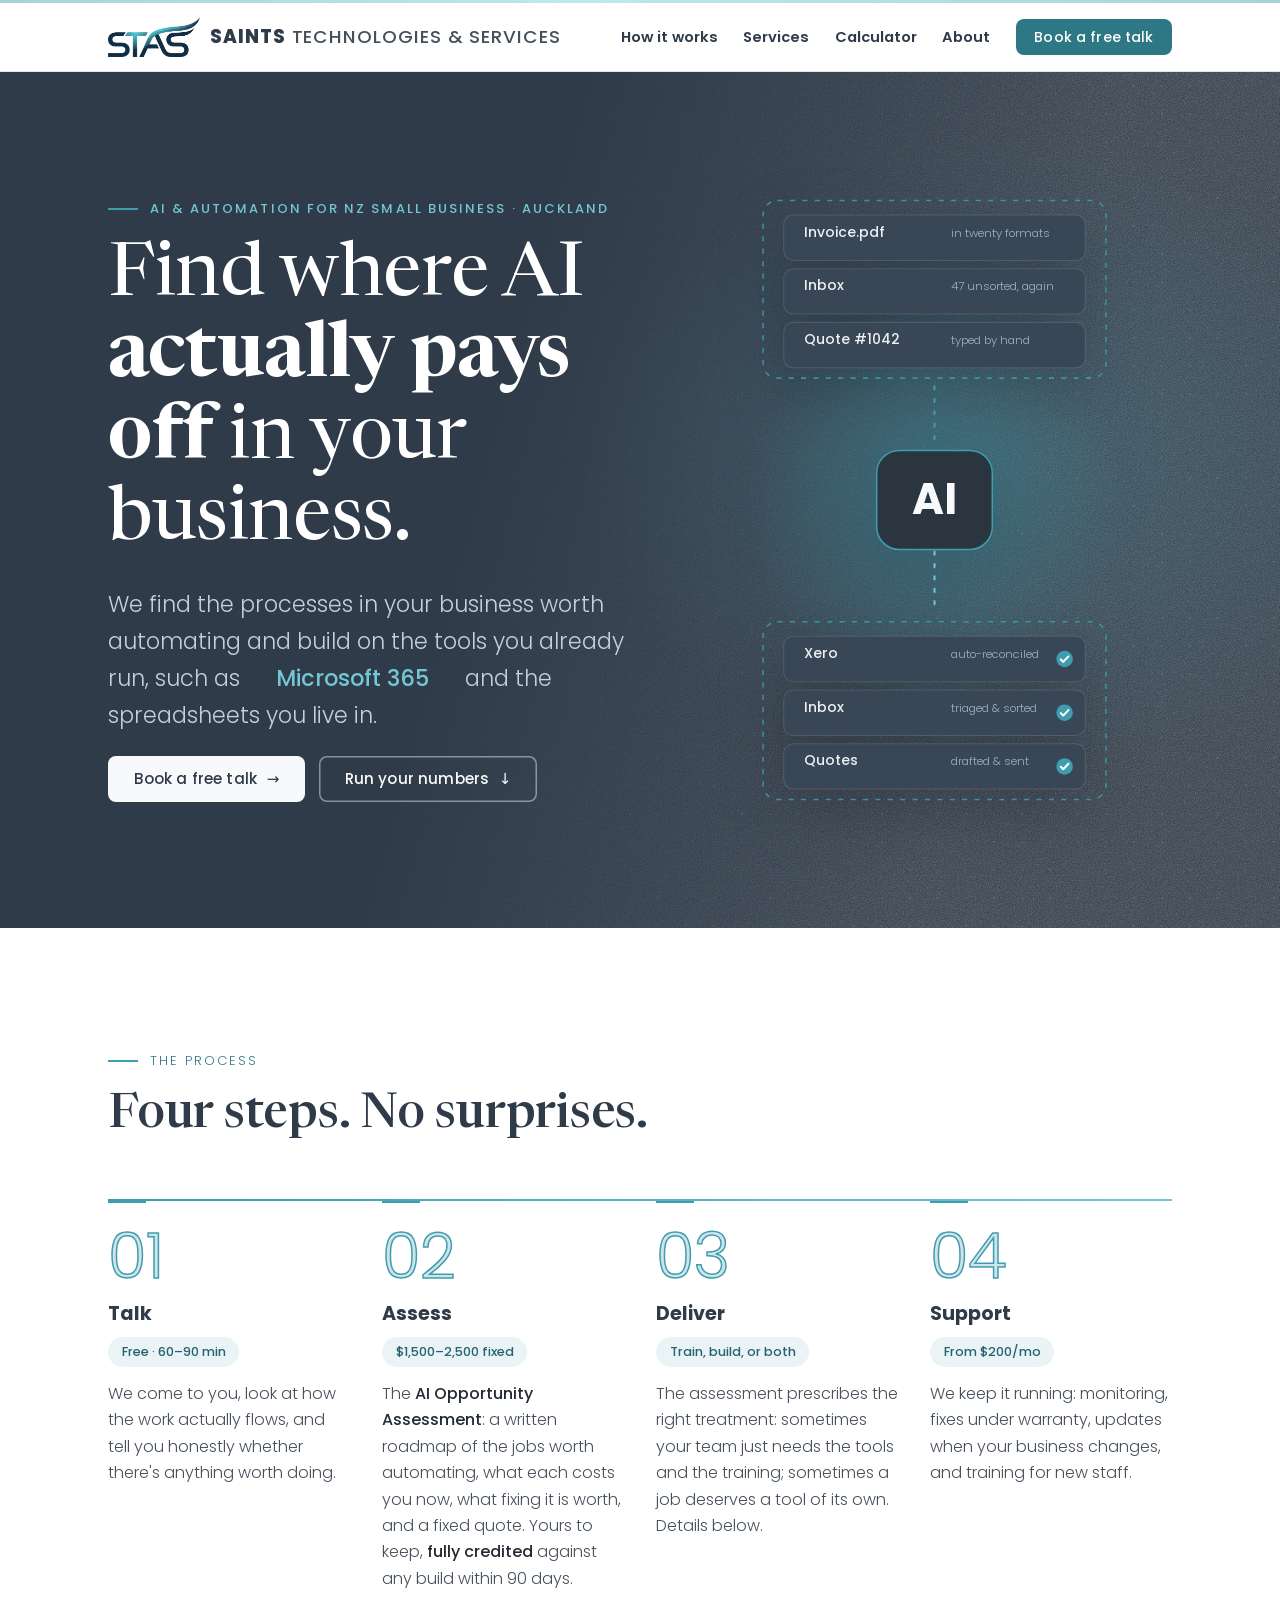
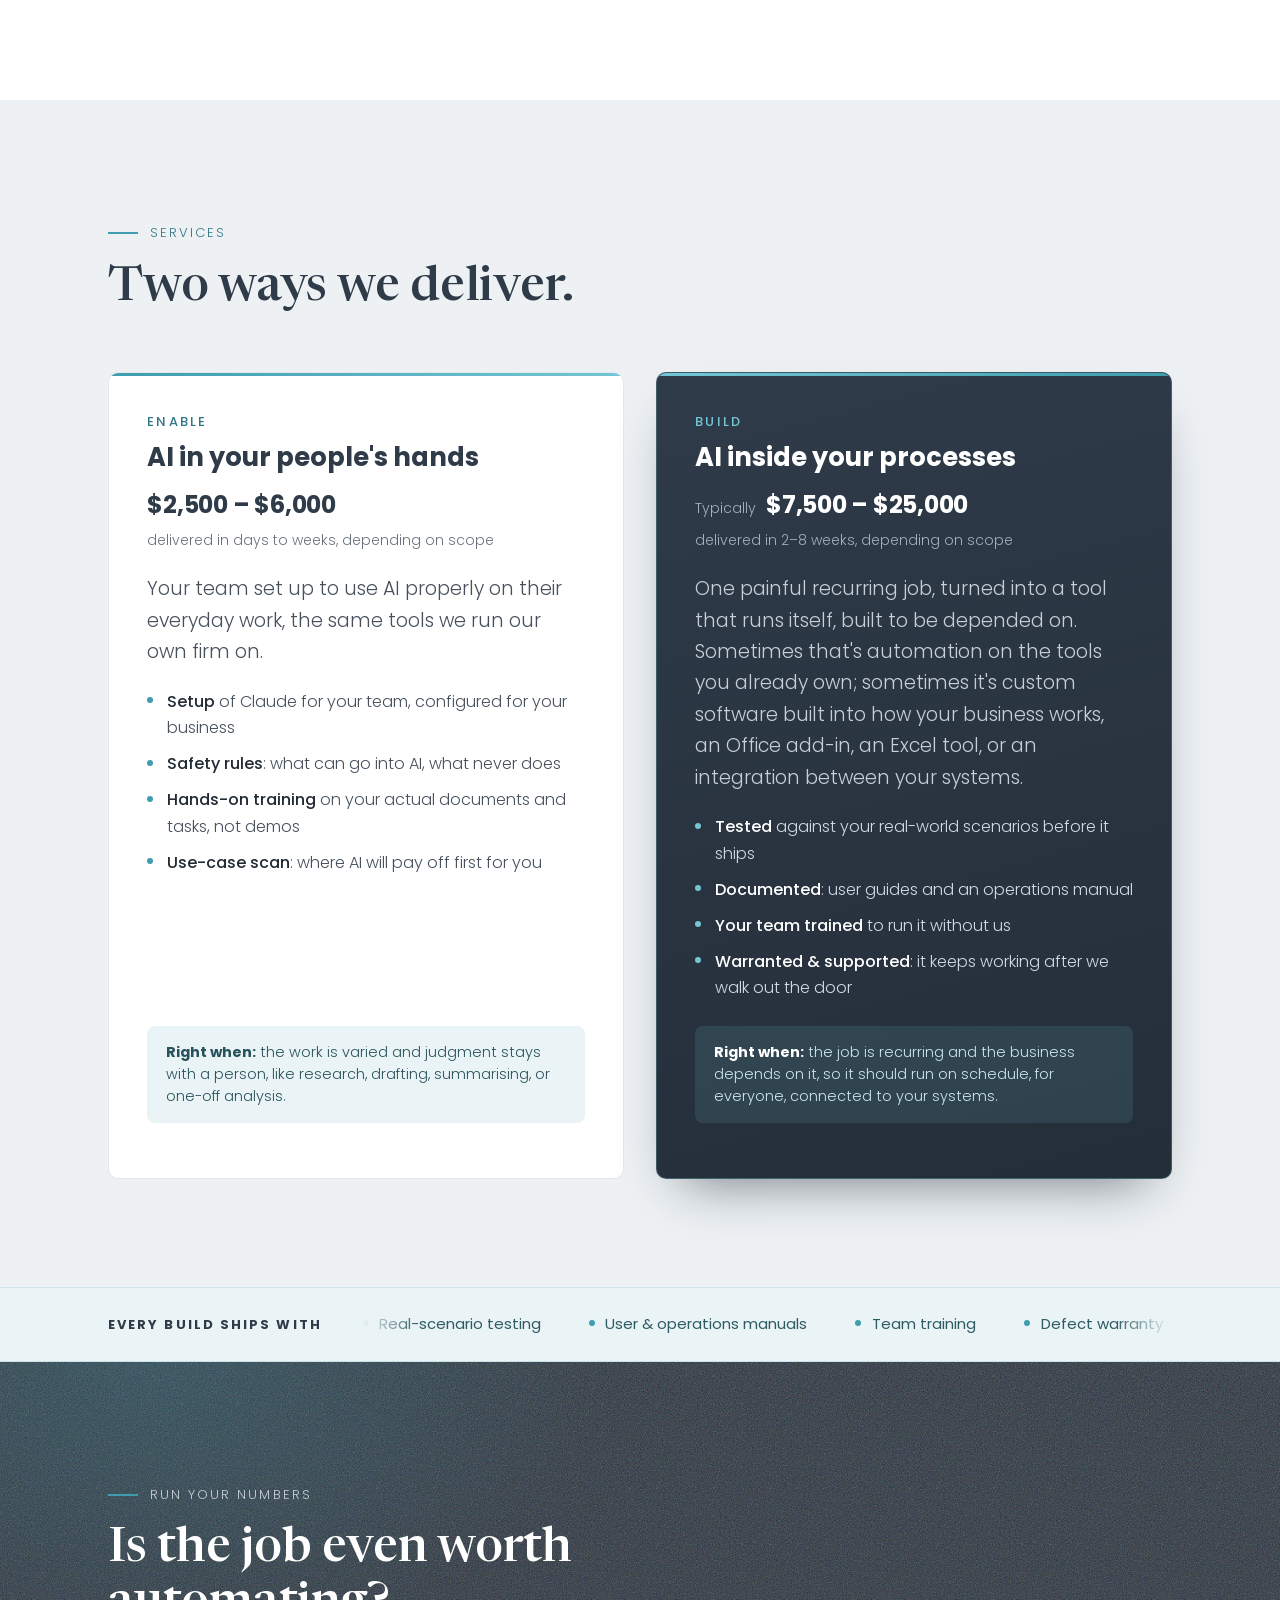
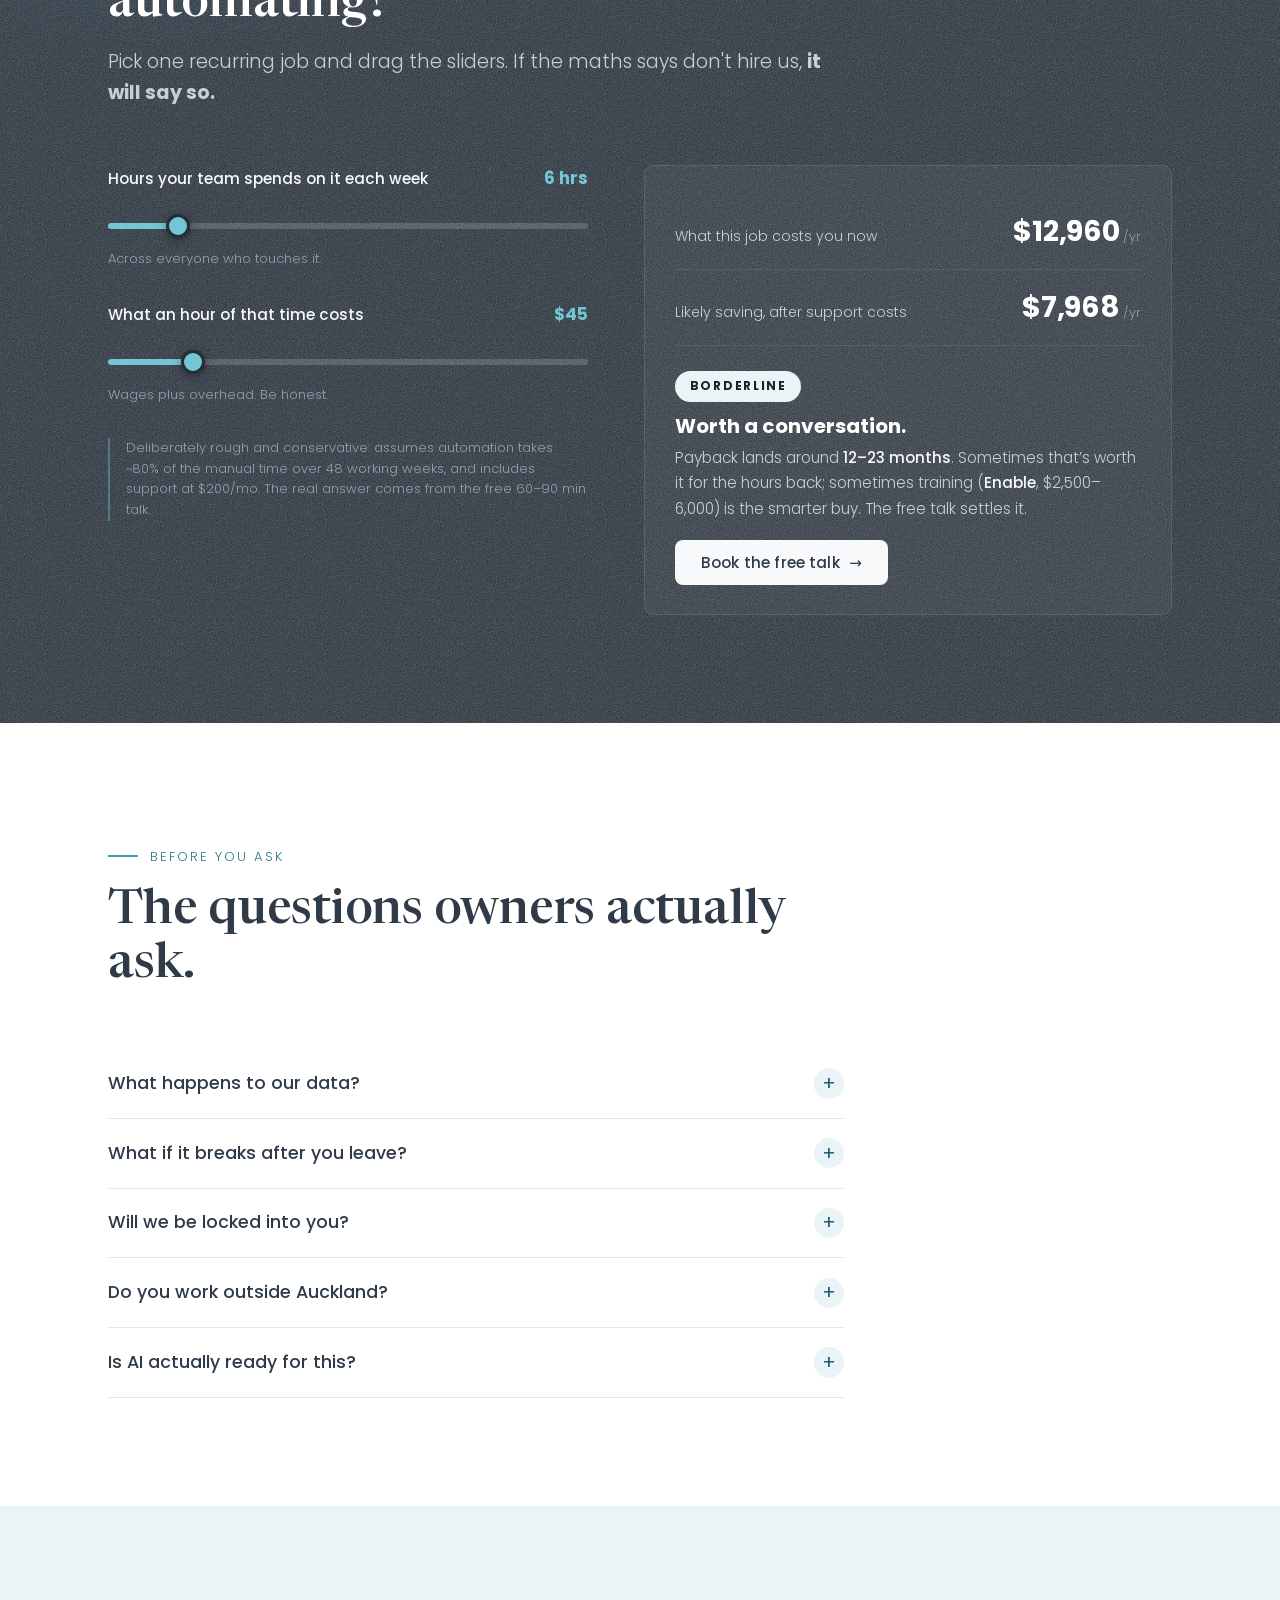
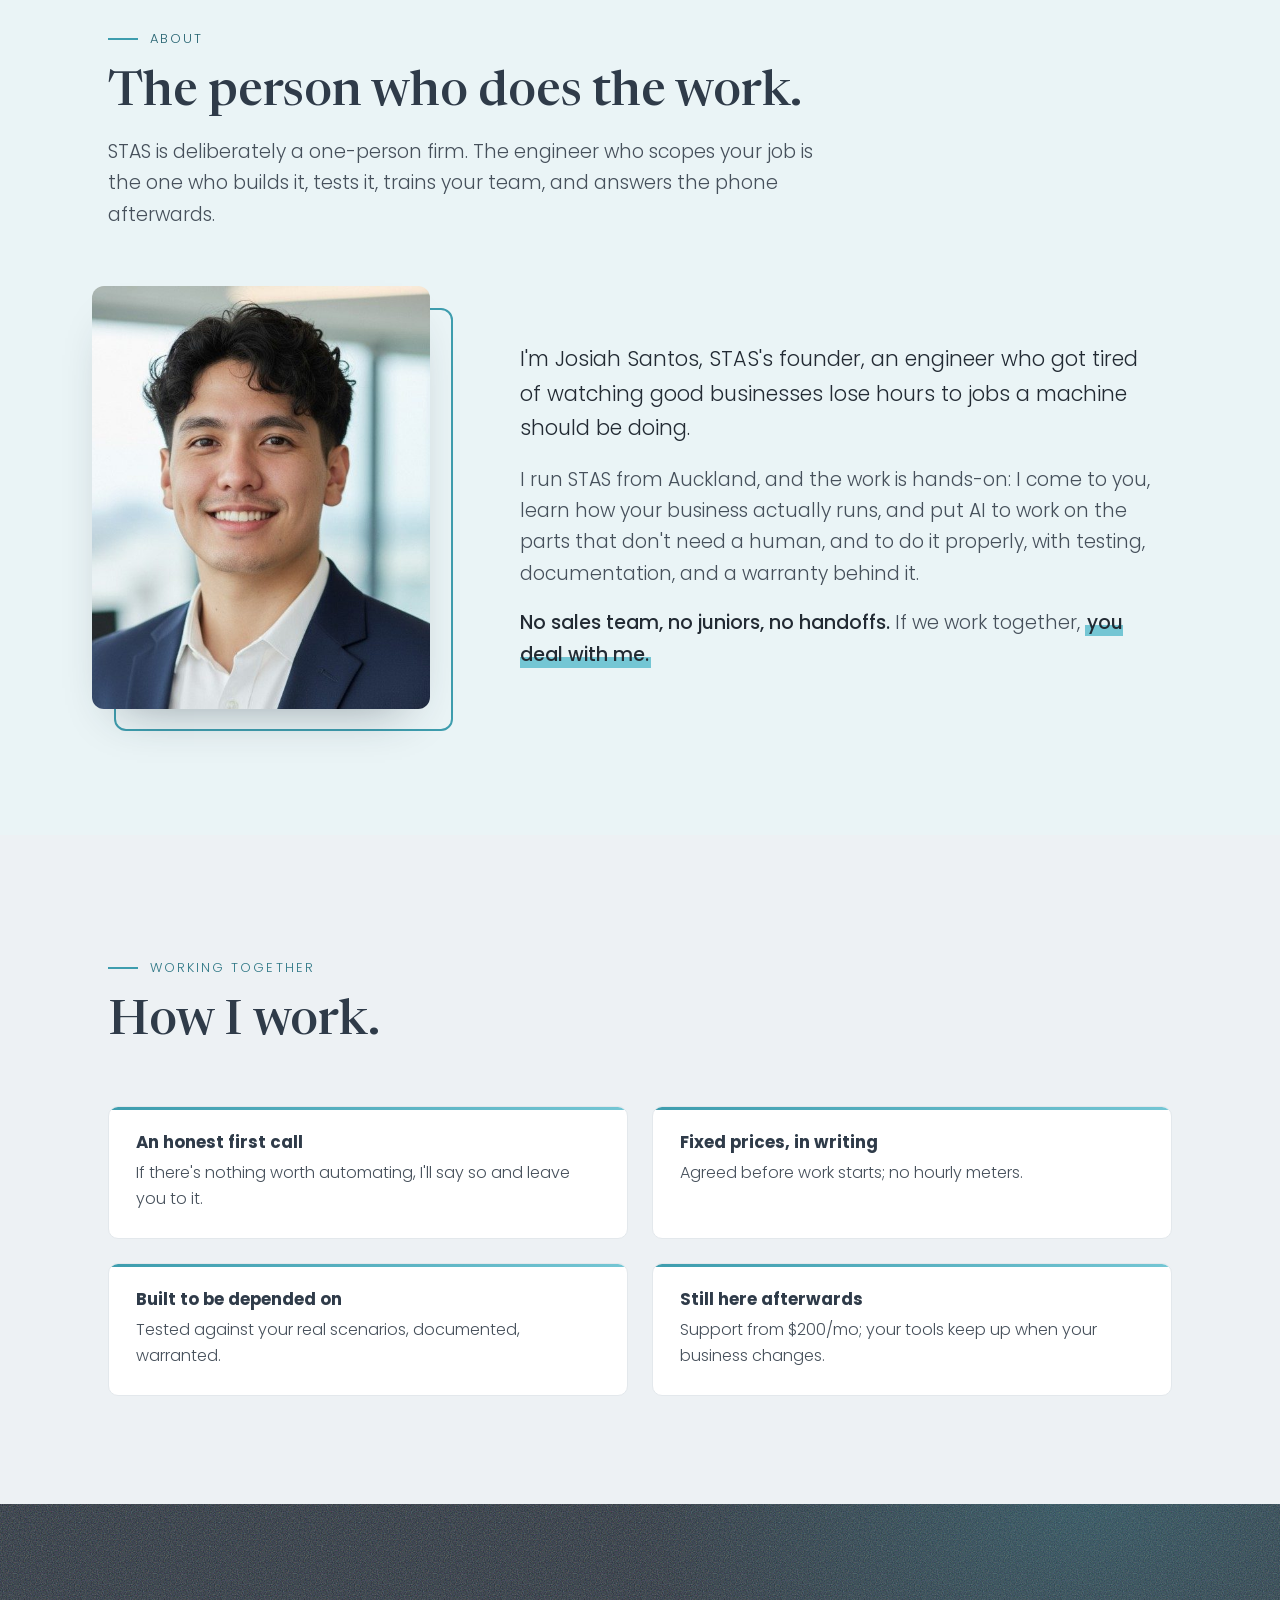
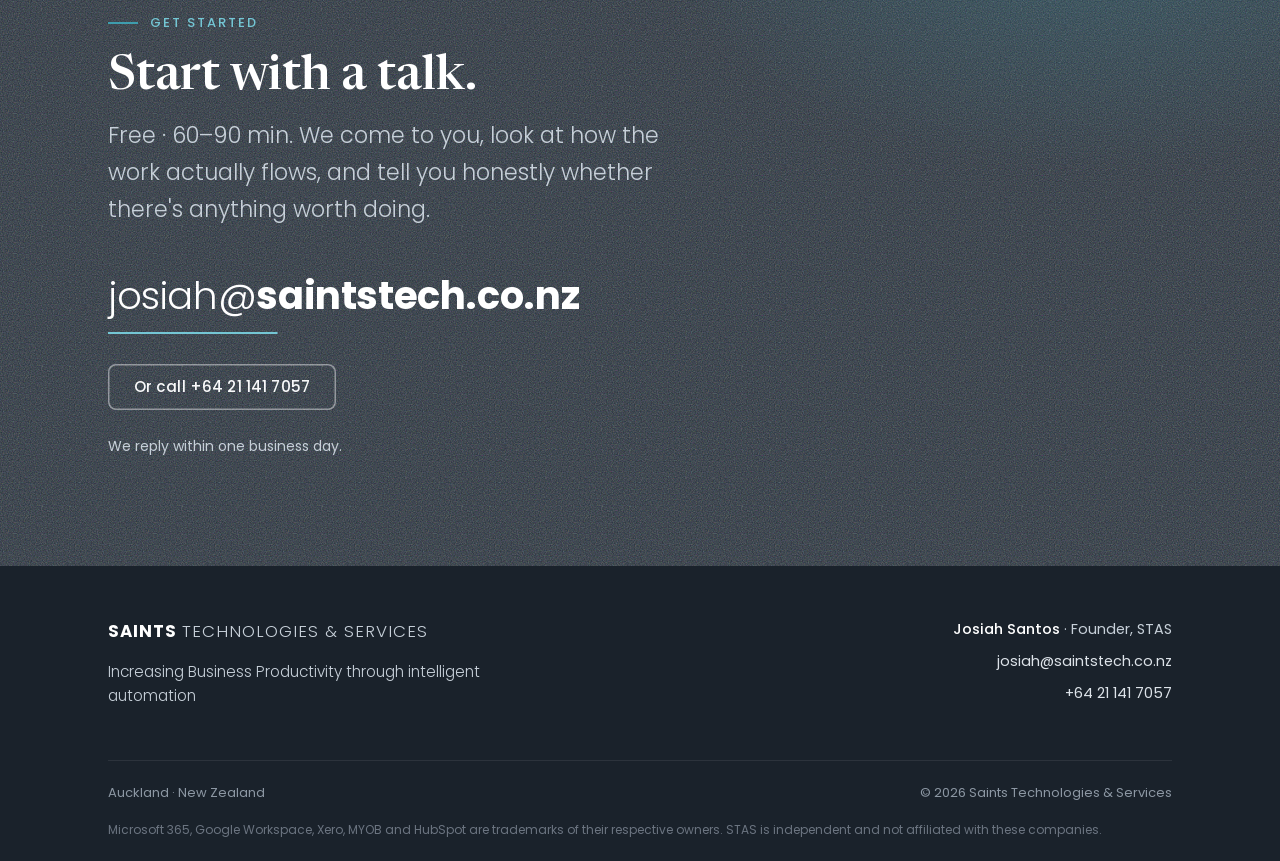
==== commit 1c5e65ba: "Typography: Newsreader serif headlines + larger type scale Headlines (H1 .display + all h2) now use " ====
--- a/index.html
+++ b/index.html
@@ -64,7 +64,8 @@
 <link rel="preload" href="assets/fonts/Poppins-SemiBold.woff2" as="font" type="font/woff2" crossorigin>
 <link rel="preload" href="assets/fonts/Poppins-Bold.woff2" as="font" type="font/woff2" crossorigin>
 <link rel="preload" href="assets/fonts/Poppins-ExtraBold.woff2" as="font" type="font/woff2" crossorigin>
-<link rel="stylesheet" href="css/styles.css?v=2026-06-16b">
+<link rel="preload" href="assets/fonts/Newsreader.woff2" as="font" type="font/woff2" crossorigin>
+<link rel="stylesheet" href="css/styles.css?v=2026-06-16c">
 </head>
 <body>
 <a class="skip" href="#main">Skip to content</a>
--- a/css/styles.css
+++ b/css/styles.css
@@ -11,6 +11,8 @@
 @font-face{font-family:'Poppins';src:url('../assets/fonts/Poppins-SemiBold.woff2') format('woff2');font-weight:600;font-style:normal;font-display:swap;}
 @font-face{font-family:'Poppins';src:url('../assets/fonts/Poppins-Bold.woff2') format('woff2');font-weight:700;font-style:normal;font-display:swap;}
 @font-face{font-family:'Poppins';src:url('../assets/fonts/Poppins-ExtraBold.woff2') format('woff2');font-weight:800;font-style:normal;font-display:swap;}
+/* Newsreader — variable serif for headlines only (H1/H2). opsz baked to display. */
+@font-face{font-family:'Newsreader';src:url('../assets/fonts/Newsreader.woff2') format('woff2');font-weight:400 700;font-style:normal;font-display:swap;}
 
 /* ---------- tokens -------------------------------------------------------- */
 :root{
@@ -45,7 +47,7 @@
 html{scroll-behavior:smooth;scroll-padding-top:5.25rem;}
 body{
   font-family:'Poppins',system-ui,-apple-system,'Segoe UI',sans-serif;
-  font-size:clamp(1rem,.93rem + .25vw,1.0625rem);
+  font-size:clamp(1.0625rem,1rem + .35vw,1.1875rem);
   line-height:1.65;
   color:var(--body);
   background:var(--paper);
@@ -62,13 +64,15 @@
 /* ---------- type ----------------------------------------------------------- */
 h1,h2,h3,h4{color:var(--navy);line-height:1.18;font-weight:700;}
 .display{
-  font-size:clamp(2.15rem,1.3rem + 3.6vw,4.2rem);
-  font-weight:300;line-height:1.12;letter-spacing:-.015em;
-}
-.display b{font-weight:700;}
-h2{font-size:clamp(1.65rem,1.2rem + 1.9vw,2.55rem);letter-spacing:-.01em;}
+  font-family:'Newsreader',Georgia,'Times New Roman',serif;
+  font-size:clamp(2.5rem,1.55rem + 4vw,4.7rem);
+  font-weight:430;line-height:1.08;letter-spacing:-.005em;
+}
+.display b{font-weight:640;}
+h2{font-family:'Newsreader',Georgia,'Times New Roman',serif;font-size:clamp(1.95rem,1.4rem + 2.2vw,3rem);font-weight:520;line-height:1.13;letter-spacing:-.005em;}
+h2 b{font-weight:640;}
 h3{font-size:clamp(1.1rem,1rem + .45vw,1.35rem);}
-.lead{font-size:clamp(1.0625rem,1rem + .4vw,1.25rem);font-weight:300;}
+.lead{font-size:clamp(1.15rem,1.05rem + .45vw,1.4rem);font-weight:300;}
 .eyebrow{
   display:flex;align-items:center;gap:.7rem;
   font-size:.8125rem;font-weight:500;letter-spacing:.16em;text-transform:uppercase;
@@ -217,7 +221,7 @@
 }
 .step h3{font-size:1.2rem;margin-bottom:.55rem;}
 .tag{display:inline-block;background:var(--teal-soft);color:var(--teal-down);border-radius:999px;padding:.3rem .85rem;font-size:.8rem;font-weight:500;margin-bottom:.85rem;}
-.step p{font-size:.95rem;font-weight:300;}
+.step p{font-size:1rem;font-weight:300;}
 .step p b{font-weight:500;color:var(--ink);}
 
 /* ---------- service cards ---------------------------------------------------------------------- */
@@ -238,7 +242,7 @@
 .price span{font-weight:300;font-size:.875rem;color:var(--muted);}
 .card > p{font-weight:300;margin-bottom:1.35rem;}
 .card ul{margin-bottom:1.5rem;display:grid;gap:.6rem;}
-.card li{font-size:.9375rem;font-weight:300;position:relative;padding-left:1.2rem;}
+.card li{font-size:1rem;font-weight:300;position:relative;padding-left:1.2rem;}
 .card li::before{content:'';position:absolute;left:0;top:.52em;width:6px;height:6px;border-radius:50%;background:var(--teal);}
 .card li b{font-weight:500;color:var(--ink);}
 .card .fit{margin-top:auto;width:100%;background:var(--teal-soft);border-radius:8px;padding:.95rem 1.15rem;font-size:.9rem;line-height:1.55;color:#28525B;}
@@ -339,7 +343,7 @@
   list-style:none;cursor:pointer;
   display:flex;justify-content:space-between;align-items:center;gap:1.5rem;
   padding-block:1.2rem;
-  font-weight:500;color:var(--navy);font-size:1.02rem;
+  font-weight:500;color:var(--navy);font-size:1.1rem;
 }
 .faq summary::-webkit-details-marker{display:none;}
 .faq summary::after{
@@ -378,7 +382,7 @@
 .how li{position:relative;overflow:hidden;background:var(--paper);border:1px solid var(--line);border-radius:var(--radius);padding:1.6rem 1.7rem;}
 .how li::before{content:'';position:absolute;top:0;left:0;right:0;height:3px;background:linear-gradient(90deg,var(--teal),var(--teal-bright));}
 .how h3{font-size:1.05rem;margin-bottom:.45rem;}
-.how p{font-size:.95rem;font-weight:300;}
+.how p{font-size:1rem;font-weight:300;}
 /* editorial asymmetry — portrait floats centered against the bio, nudged into the gutter (desktop only) */
 @media (min-width:901px){
   .about-grid{align-items:center;}
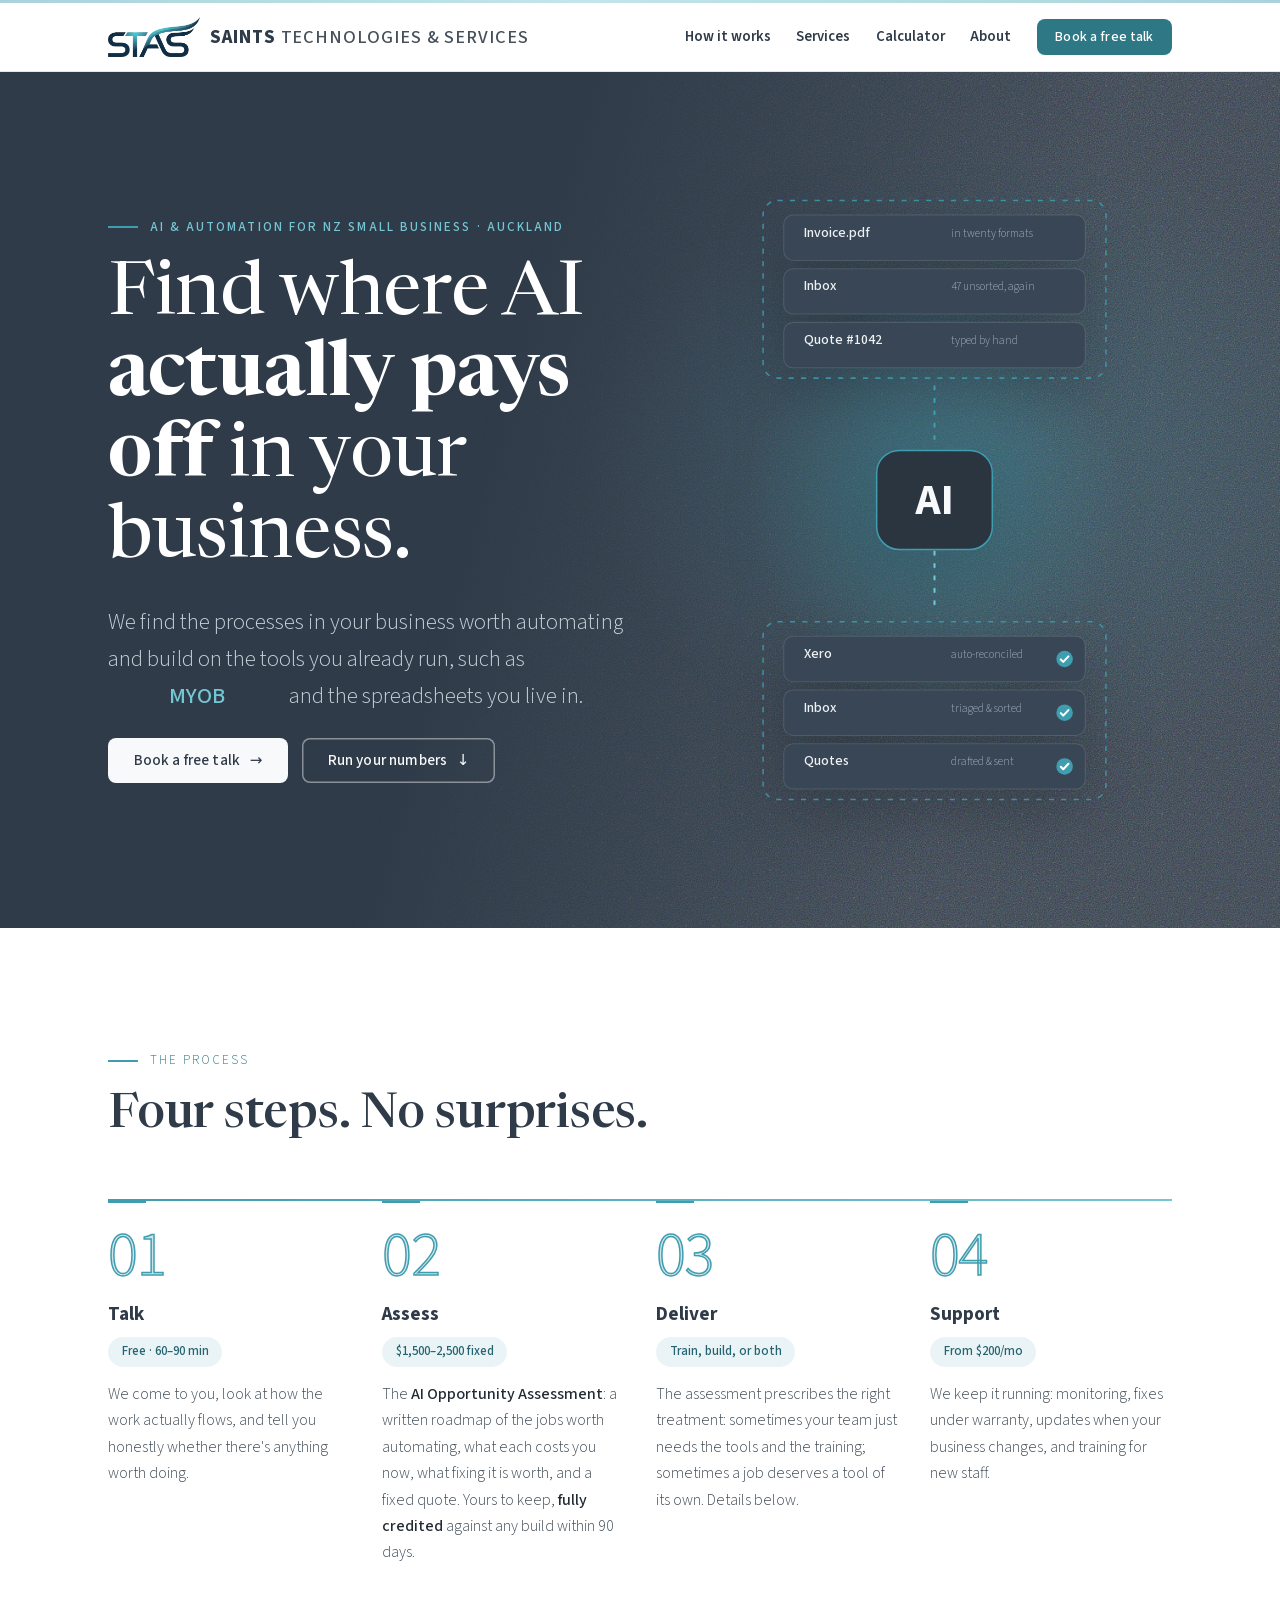
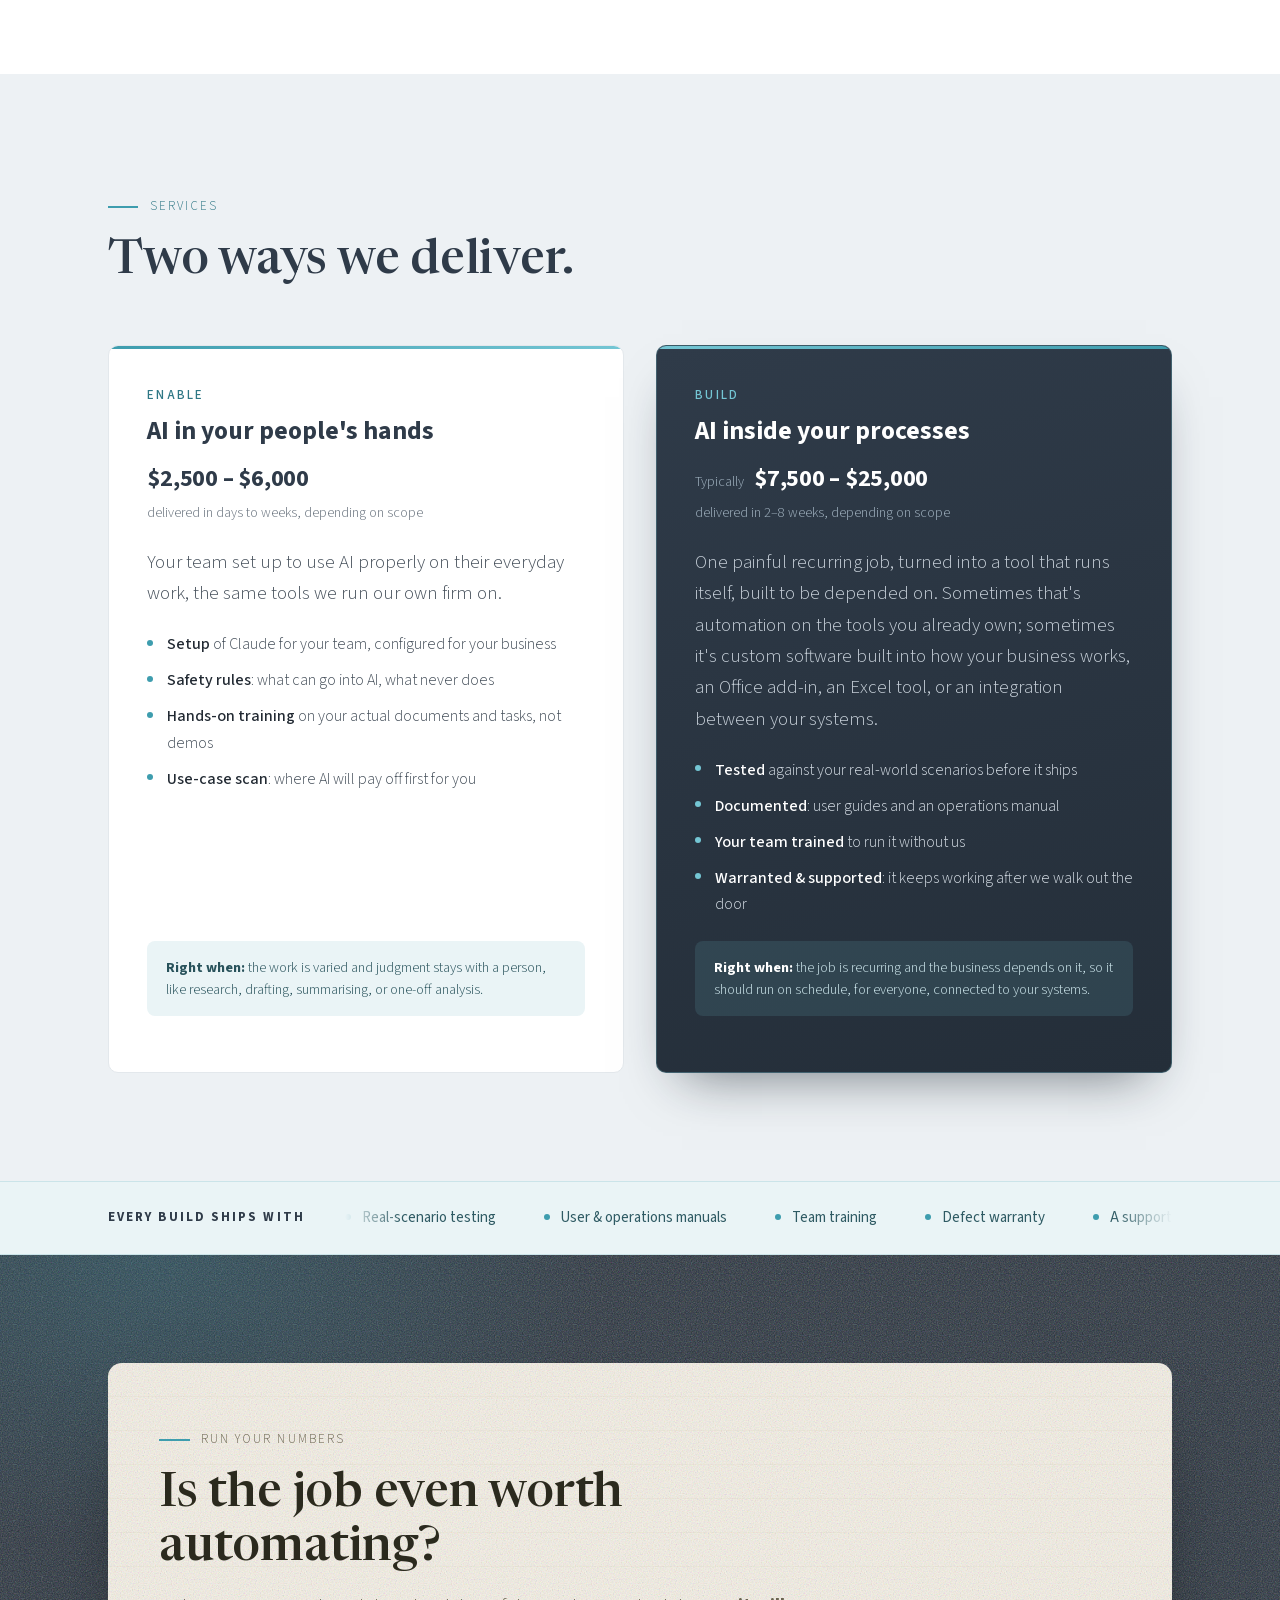
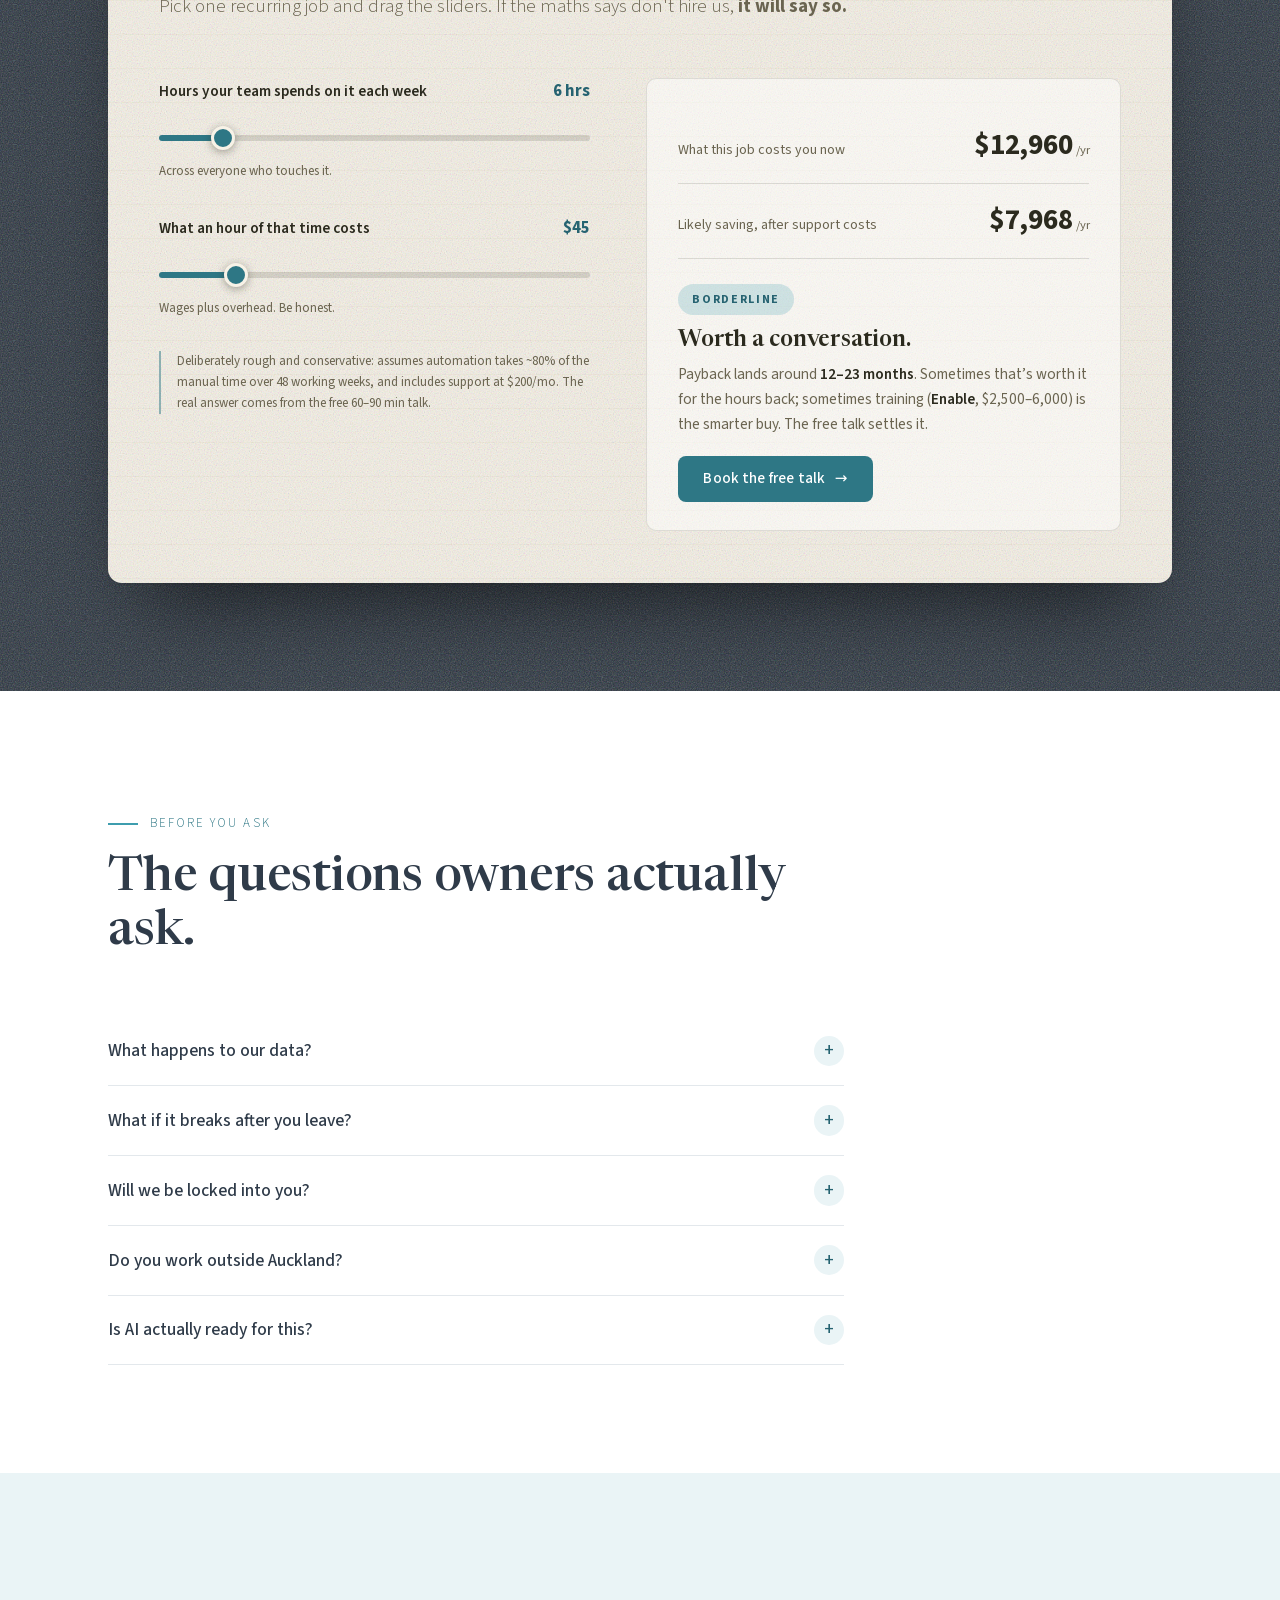
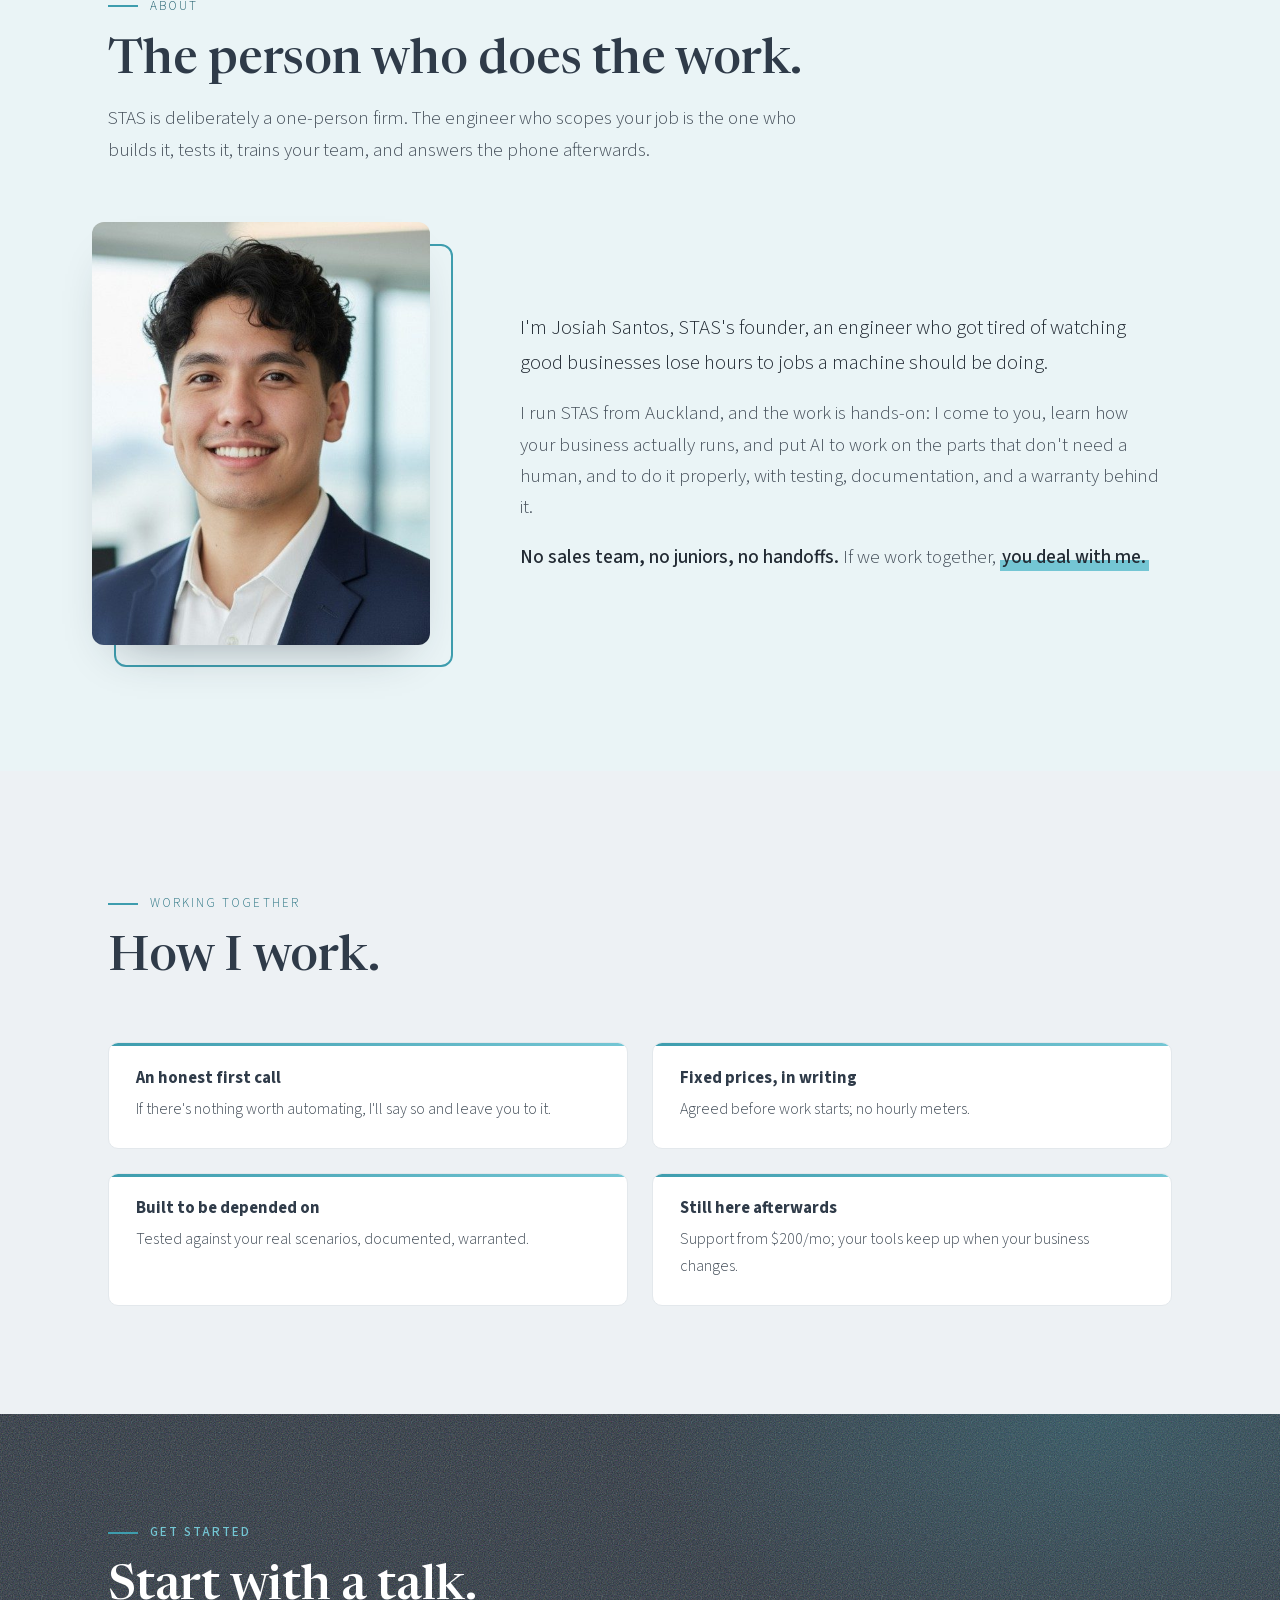
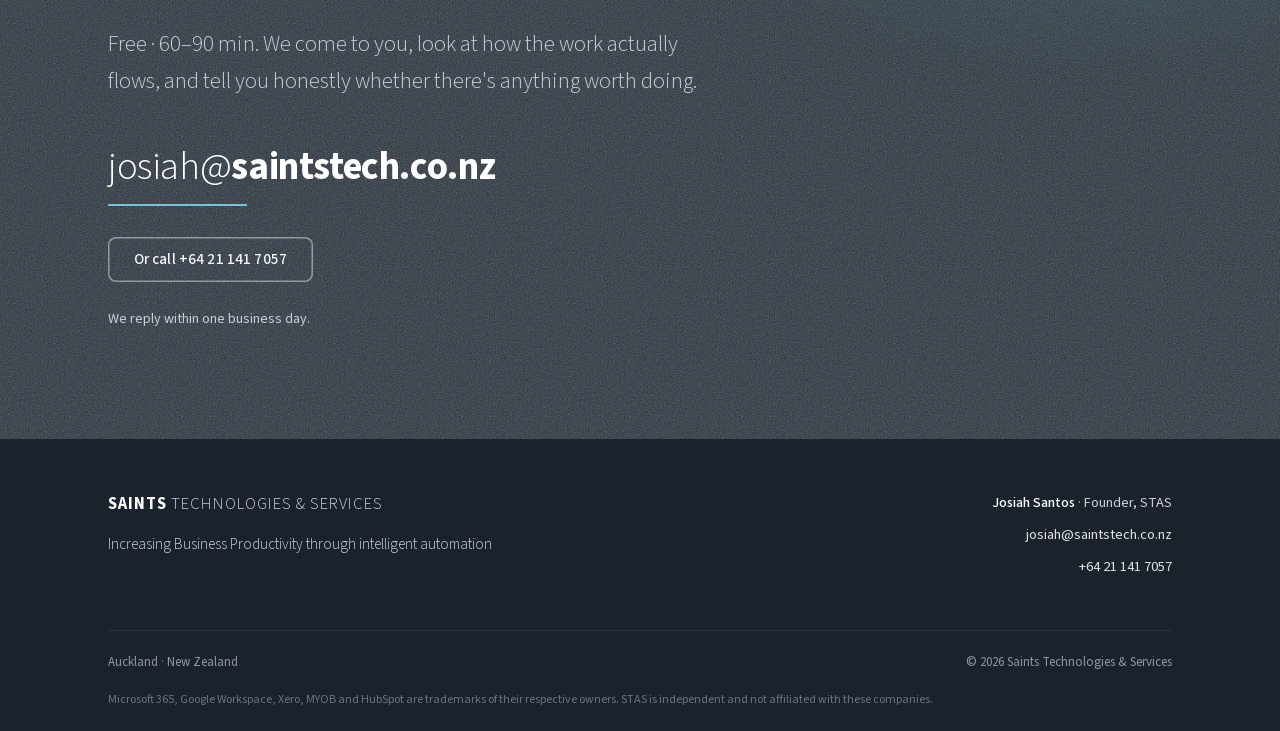
==== commit 26aaba28: "Fonts: body → Source Sans 3 (cohesion); calculator → paper-on-desk Body/UI/SVG font swapped Poppins " ====
--- a/index.html
+++ b/index.html
@@ -58,14 +58,9 @@
 </script>
 <link rel="icon" type="image/svg+xml" href="assets/img/favicon.svg">
 <link rel="apple-touch-icon" href="assets/img/apple-touch-icon.png">
-<link rel="preload" href="assets/fonts/Poppins-Light.woff2" as="font" type="font/woff2" crossorigin>
-<link rel="preload" href="assets/fonts/Poppins-Regular.woff2" as="font" type="font/woff2" crossorigin>
-<link rel="preload" href="assets/fonts/Poppins-Medium.woff2" as="font" type="font/woff2" crossorigin>
-<link rel="preload" href="assets/fonts/Poppins-SemiBold.woff2" as="font" type="font/woff2" crossorigin>
-<link rel="preload" href="assets/fonts/Poppins-Bold.woff2" as="font" type="font/woff2" crossorigin>
-<link rel="preload" href="assets/fonts/Poppins-ExtraBold.woff2" as="font" type="font/woff2" crossorigin>
+<link rel="preload" href="assets/fonts/SourceSans3.woff2" as="font" type="font/woff2" crossorigin>
 <link rel="preload" href="assets/fonts/Newsreader.woff2" as="font" type="font/woff2" crossorigin>
-<link rel="stylesheet" href="css/styles.css?v=2026-06-16c">
+<link rel="stylesheet" href="css/styles.css?v=2026-06-16d">
 </head>
 <body>
 <a class="skip" href="#main">Skip to content</a>
@@ -298,8 +293,9 @@
 
   <!-- Web render intentionally omits "Straight answers / fine print" (what we don't sell · why fixed prices) — founder call 2026-06-16. Still in services.md master + one-pager; don't re-add on sync. -->
 
-  <section id="calculator" class="calc on-dark section" aria-labelledby="calc-t">
-    <div class="container">
+  <section id="calculator" class="calc section" aria-labelledby="calc-t">
+    <div class="container">
+      <div class="calc-sheet">
       <div class="sect-head">
         <p class="eyebrow">Run your numbers</p>
         <h2 id="calc-t">Is the job even worth automating?</h2>
@@ -327,9 +323,10 @@
             <span class="badge" id="res-badge">—</span>
             <h3 id="res-title">Drag the sliders</h3>
             <p id="res-sub">We'll tell you whether this one's worth a build, a training day, or nothing at all.</p>
-            <p class="go"><a class="btn btn-light" href="mailto:josiah@saintstech.co.nz?subject=Free%20talk" id="res-cta">Book the free talk <span class="arr" aria-hidden="true">&rarr;</span></a></p>
+            <p class="go"><a class="btn btn-solid" href="mailto:josiah@saintstech.co.nz?subject=Free%20talk" id="res-cta">Book the free talk <span class="arr" aria-hidden="true">&rarr;</span></a></p>
           </div>
         </div>
+      </div>
       </div>
     </div>
   </section>
--- a/css/styles.css
+++ b/css/styles.css
@@ -1,16 +1,12 @@
 /* ==========================================================================
    saintstech.co.nz — design system
-   Single-page redesign (v3). Self-hosted Poppins, brand mark in nav, real
+   Single-page redesign (v3). Self-hosted Newsreader (headlines) + Source Sans 3 (body), brand mark in nav, real
    founder photo, text-only tool rotator. Source of truth for copy is
    ../services/services.md (the master) — design polish lives here.
    ========================================================================== */
 
-@font-face{font-family:'Poppins';src:url('../assets/fonts/Poppins-Light.woff2') format('woff2');font-weight:300;font-style:normal;font-display:swap;}
-@font-face{font-family:'Poppins';src:url('../assets/fonts/Poppins-Regular.woff2') format('woff2');font-weight:400;font-style:normal;font-display:swap;}
-@font-face{font-family:'Poppins';src:url('../assets/fonts/Poppins-Medium.woff2') format('woff2');font-weight:500;font-style:normal;font-display:swap;}
-@font-face{font-family:'Poppins';src:url('../assets/fonts/Poppins-SemiBold.woff2') format('woff2');font-weight:600;font-style:normal;font-display:swap;}
-@font-face{font-family:'Poppins';src:url('../assets/fonts/Poppins-Bold.woff2') format('woff2');font-weight:700;font-style:normal;font-display:swap;}
-@font-face{font-family:'Poppins';src:url('../assets/fonts/Poppins-ExtraBold.woff2') format('woff2');font-weight:800;font-style:normal;font-display:swap;}
+/* Source Sans 3 — variable humanist sans for body, UI and SVG labels. */
+@font-face{font-family:'Source Sans 3';src:url('../assets/fonts/SourceSans3.woff2') format('woff2');font-weight:300 800;font-style:normal;font-display:swap;}
 /* Newsreader — variable serif for headlines only (H1/H2). opsz baked to display. */
 @font-face{font-family:'Newsreader';src:url('../assets/fonts/Newsreader.woff2') format('woff2');font-weight:400 700;font-style:normal;font-display:swap;}
 
@@ -31,6 +27,10 @@
   --line:#E3E8EC;
   --paper:#FFFFFF;
   --paper-2:#EDF1F4;
+  --paper-cream:#F7F2E7;
+  --paper-line:#EDE6D4;
+  --ink-warm:#2B2A1E;
+  --ink-warm-soft:#6A6450;
   --soft-white:#F8F9FA;
   --soft-dim:#C7D0D9;
   --radius:10px;
@@ -46,7 +46,7 @@
 *,*::before,*::after{margin:0;padding:0;box-sizing:border-box;}
 html{scroll-behavior:smooth;scroll-padding-top:5.25rem;}
 body{
-  font-family:'Poppins',system-ui,-apple-system,'Segoe UI',sans-serif;
+  font-family:'Source Sans 3',system-ui,-apple-system,'Segoe UI',sans-serif;
   font-size:clamp(1.0625rem,1rem + .35vw,1.1875rem);
   line-height:1.65;
   color:var(--body);
@@ -181,9 +181,9 @@
 .hero-visual svg{width:100%;height:auto;display:block;filter:drop-shadow(0 18px 30px rgba(13,20,27,.3));}
 .hero-visual .dia-mobile{display:none;max-width:340px;margin-inline:auto;}
 .svg-card{fill:#394655;stroke:rgba(255,255,255,.12);stroke-width:1;}
-.svg-t1{fill:#EDF1F4;font-size:13.5px;font-weight:500;font-family:'Poppins',system-ui,sans-serif;}
-.svg-t2{fill:#9FB0BE;font-size:11px;font-weight:300;font-family:'Poppins',system-ui,sans-serif;}
-.svg-cap{fill:#8FA0AE;font-size:11px;font-weight:300;font-family:'Poppins',system-ui,sans-serif;letter-spacing:.04em;}
+.svg-t1{fill:#EDF1F4;font-size:13.5px;font-weight:500;font-family:'Source Sans 3',system-ui,sans-serif;}
+.svg-t2{fill:#9FB0BE;font-size:11px;font-weight:300;font-family:'Source Sans 3',system-ui,sans-serif;}
+.svg-cap{fill:#8FA0AE;font-size:11px;font-weight:300;font-family:'Source Sans 3',system-ui,sans-serif;letter-spacing:.04em;}
 .dia-mobile .svg-t1{font-size:14.5px;}
 .dia-mobile .svg-t2{font-size:11.5px;}
 .flow{fill:none;stroke:var(--teal);stroke-width:2;stroke-linecap:round;stroke-dasharray:3 9;animation:dash 1.15s linear infinite;}
@@ -195,7 +195,7 @@
 @keyframes dash{to{stroke-dashoffset:-12;}}
 .group-frame{fill:none;stroke:var(--teal);stroke-width:1.5;stroke-dasharray:5 7;animation:dash 1.4s linear infinite;opacity:.85;}
 .node-box{fill:#2A3540;stroke:var(--teal);stroke-width:1.5;}
-.node-s{fill:var(--soft-white);font-size:42px;font-weight:700;font-family:'Poppins',system-ui,sans-serif;}
+.node-s{fill:var(--soft-white);font-size:42px;font-weight:700;font-family:'Source Sans 3',system-ui,sans-serif;}
 .dia-mobile .node-s{font-size:34px;}
 .ring{fill:none;stroke:var(--teal-bright);stroke-width:1.5;opacity:0;transform-origin:center;transform-box:fill-box;animation:ping 2.8s var(--ease) infinite;}
 @keyframes ping{0%{transform:scale(.62);opacity:.65;}70%{opacity:0;}100%{transform:scale(1.28);opacity:0;}}
@@ -264,8 +264,8 @@
 .card--featured .fit{background:rgba(116,198,212,.13);color:#CDE6EC;}
 .card--featured .fit b{color:#fff;}
 
-/* ---------- calculator (the signature) ------------------------------------------------------------ */
-.calc{position:relative;background:var(--navy-900);color:var(--soft-white);overflow:hidden;}
+/* ---------- calculator — a cream "worksheet" floating on the dark desk -------------------------------- */
+.calc{position:relative;background:var(--navy-900);overflow:hidden;}
 .calc::before{
   content:'';position:absolute;inset:0;pointer-events:none;
   background:
@@ -275,49 +275,60 @@
   background-size:auto,28px 28px,140px 140px;
 }
 .calc .container{position:relative;}
-.calc h2{color:#fff;}
+/* the worksheet: cream stock, faint ledger ruling, grain tooth, a soft drop-shadow */
+.calc-sheet{
+  position:relative;
+  background:var(--paper-cream);color:var(--ink-warm);
+  border-radius:14px;padding:clamp(1.9rem,4vw,3.4rem);
+  box-shadow:0 44px 80px -34px rgba(0,0,0,.62),0 2px 0 rgba(0,0,0,.05);
+  background-image:var(--grain),repeating-linear-gradient(var(--paper-cream),var(--paper-cream) 33px,var(--paper-line) 34px);
+  background-size:140px 140px,auto;
+}
+.calc h2{color:var(--ink-warm);}
+.calc .eyebrow{color:var(--teal-down);}
+.calc .sect-head p{color:var(--ink-warm-soft);}
 .calc-grid{display:grid;grid-template-columns:minmax(0,1fr) minmax(0,1.1fr);gap:clamp(2rem,5vw,3.5rem);align-items:start;}
 .calc-inputs{display:grid;gap:2rem;}
-.field label{display:flex;justify-content:space-between;align-items:baseline;gap:1rem;font-size:.95rem;font-weight:500;color:var(--soft-white);margin-bottom:.9rem;}
-.field output{font-weight:700;color:var(--teal-bright);font-size:1.05rem;white-space:nowrap;}
+.field label{display:flex;justify-content:space-between;align-items:baseline;gap:1rem;font-size:.95rem;font-weight:600;color:var(--ink-warm);margin-bottom:.9rem;}
+.field output{font-weight:700;color:var(--teal-down);font-size:1.05rem;white-space:nowrap;}
 input[type=range]{
   -webkit-appearance:none;appearance:none;
   width:100%;height:6px;border-radius:999px;
-  background:linear-gradient(90deg,var(--teal-bright) 30%,rgba(255,255,255,.16) 30%);
+  background:linear-gradient(90deg,var(--teal-deep) 30%,rgba(43,42,30,.14) 30%);
   outline-offset:6px;cursor:pointer;
 }
 input[type=range]::-webkit-slider-thumb{
   -webkit-appearance:none;appearance:none;
   width:24px;height:24px;border-radius:50%;
-  background:var(--teal-bright);border:3px solid var(--navy-900);
-  box-shadow:0 2px 10px rgba(0,0,0,.4);
+  background:var(--teal-deep);border:3px solid var(--paper-cream);
+  box-shadow:0 2px 8px rgba(43,42,30,.4);
 }
 input[type=range]::-moz-range-thumb{
   width:18px;height:18px;border-radius:50%;
-  background:var(--teal-bright);border:3px solid var(--navy-900);
-  box-shadow:0 2px 10px rgba(0,0,0,.4);
+  background:var(--teal-deep);border:3px solid var(--paper-cream);
+  box-shadow:0 2px 8px rgba(43,42,30,.4);
 }
 input[type=range]::-moz-range-track{background:transparent;}
-.field .hint{font-size:.8125rem;font-weight:300;color:#92A0AD;margin-top:.6rem;}
-.calc-note{font-size:.8125rem;font-weight:300;color:#92A0AD;line-height:1.6;border-left:2px solid rgba(116,198,212,.4);padding-left:1rem;}
-.calc-out{background:rgba(255,255,255,.04);border:1px solid rgba(255,255,255,.1);border-radius:var(--radius);padding:1.8rem 1.9rem;}
-.stat{display:flex;justify-content:space-between;align-items:baseline;gap:1rem;padding-block:.85rem;border-bottom:1px solid rgba(255,255,255,.08);}
-.stat .k{font-size:.875rem;font-weight:300;color:var(--soft-dim);}
-.stat .v{font-size:clamp(1.3rem,1.1rem + .9vw,1.8rem);font-weight:700;color:#fff;letter-spacing:-.01em;white-space:nowrap;}
-.stat .v small{font-size:.78rem;font-weight:300;color:#92A0AD;margin-left:.25rem;}
+.field .hint{font-size:.8125rem;font-weight:400;color:var(--ink-warm-soft);margin-top:.6rem;}
+.calc-note{font-size:.8125rem;font-weight:400;color:var(--ink-warm-soft);line-height:1.6;border-left:2px solid rgba(46,119,133,.5);padding-left:1rem;}
+.calc-out{background:rgba(255,255,255,.5);border:1px solid rgba(43,42,30,.12);border-radius:var(--radius);padding:1.8rem 1.9rem;}
+.stat{display:flex;justify-content:space-between;align-items:baseline;gap:1rem;padding-block:.85rem;border-bottom:1px solid rgba(43,42,30,.14);}
+.stat .k{font-size:.875rem;font-weight:400;color:var(--ink-warm-soft);}
+.stat .v{font-size:clamp(1.3rem,1.1rem + .9vw,1.8rem);font-weight:700;color:var(--ink-warm);letter-spacing:-.01em;white-space:nowrap;}
+.stat .v small{font-size:.78rem;font-weight:400;color:var(--ink-warm-soft);margin-left:.25rem;}
 .verdict{margin-top:1.4rem;}
 .verdict .badge{
   display:inline-block;font-size:.75rem;font-weight:700;letter-spacing:.14em;text-transform:uppercase;
-  color:var(--navy-950);background:var(--teal-bright);
+  color:#fff;background:var(--teal-deep);
   border-radius:999px;padding:.35rem .9rem;margin-bottom:.8rem;transform-origin:left center;
 }
 .verdict.pulse .badge{animation:badgePulse .42s var(--ease);}
 @keyframes badgePulse{0%{transform:scale(.82);opacity:.3;}60%{transform:scale(1.05);}100%{transform:scale(1);opacity:1;}}
-.verdict.is-no .badge{background:var(--soft-dim);}
-.verdict.is-maybe .badge{background:var(--teal-soft);}
-.verdict h3{color:#fff;font-size:1.25rem;margin-bottom:.45rem;}
-.verdict p{font-size:.95rem;font-weight:300;color:var(--soft-dim);}
-.verdict p b{color:var(--soft-white);font-weight:500;}
+.verdict.is-no .badge{background:#B8AE95;color:var(--ink-warm);}
+.verdict.is-maybe .badge{background:rgba(62,157,174,.22);color:var(--teal-down);}
+.verdict h3{font-family:'Newsreader',Georgia,'Times New Roman',serif;font-weight:560;color:var(--ink-warm);font-size:1.4rem;letter-spacing:-.005em;margin-bottom:.45rem;}
+.verdict p{font-size:.95rem;font-weight:400;color:var(--ink-warm-soft);}
+.verdict p b{color:var(--ink-warm);font-weight:600;}
 .verdict .go{margin-top:1.2rem;}
 
 /* ---------- "ships with" marquee (light teal accent strip) -------------------------------------------- */
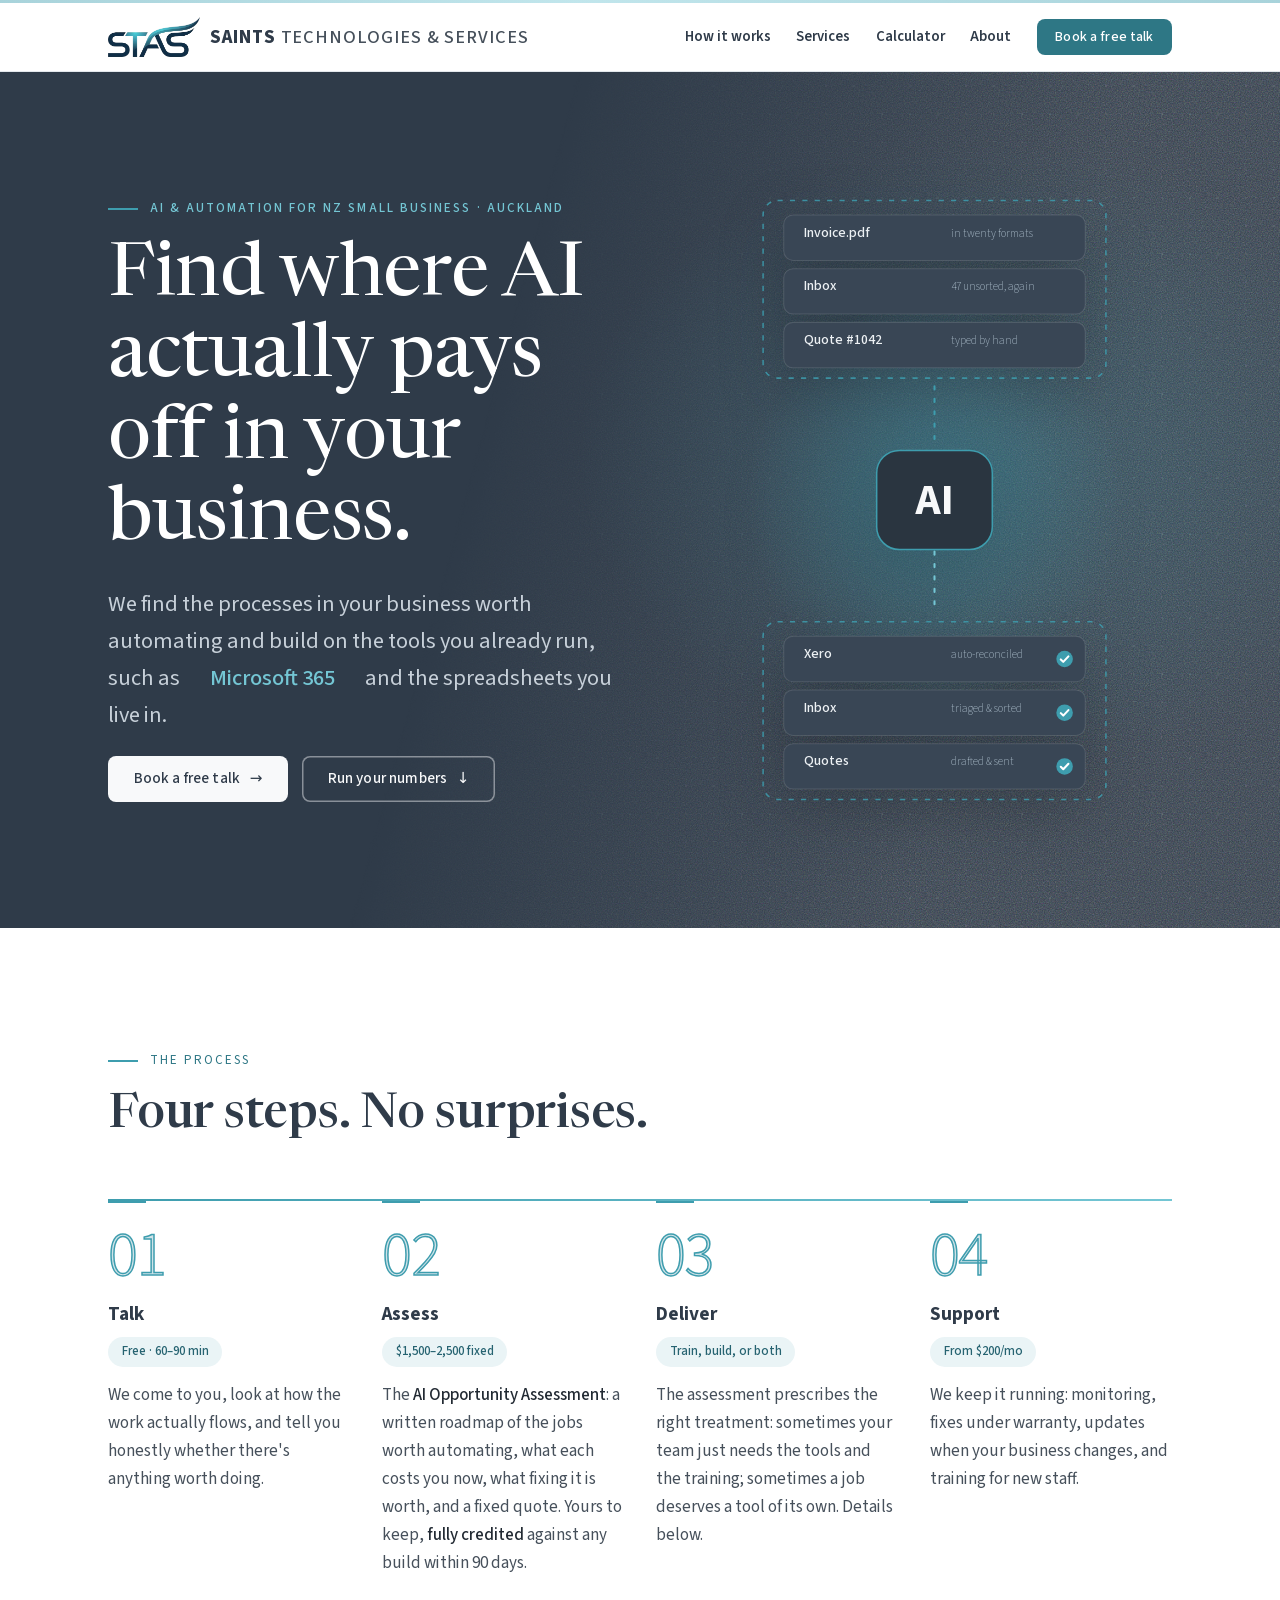
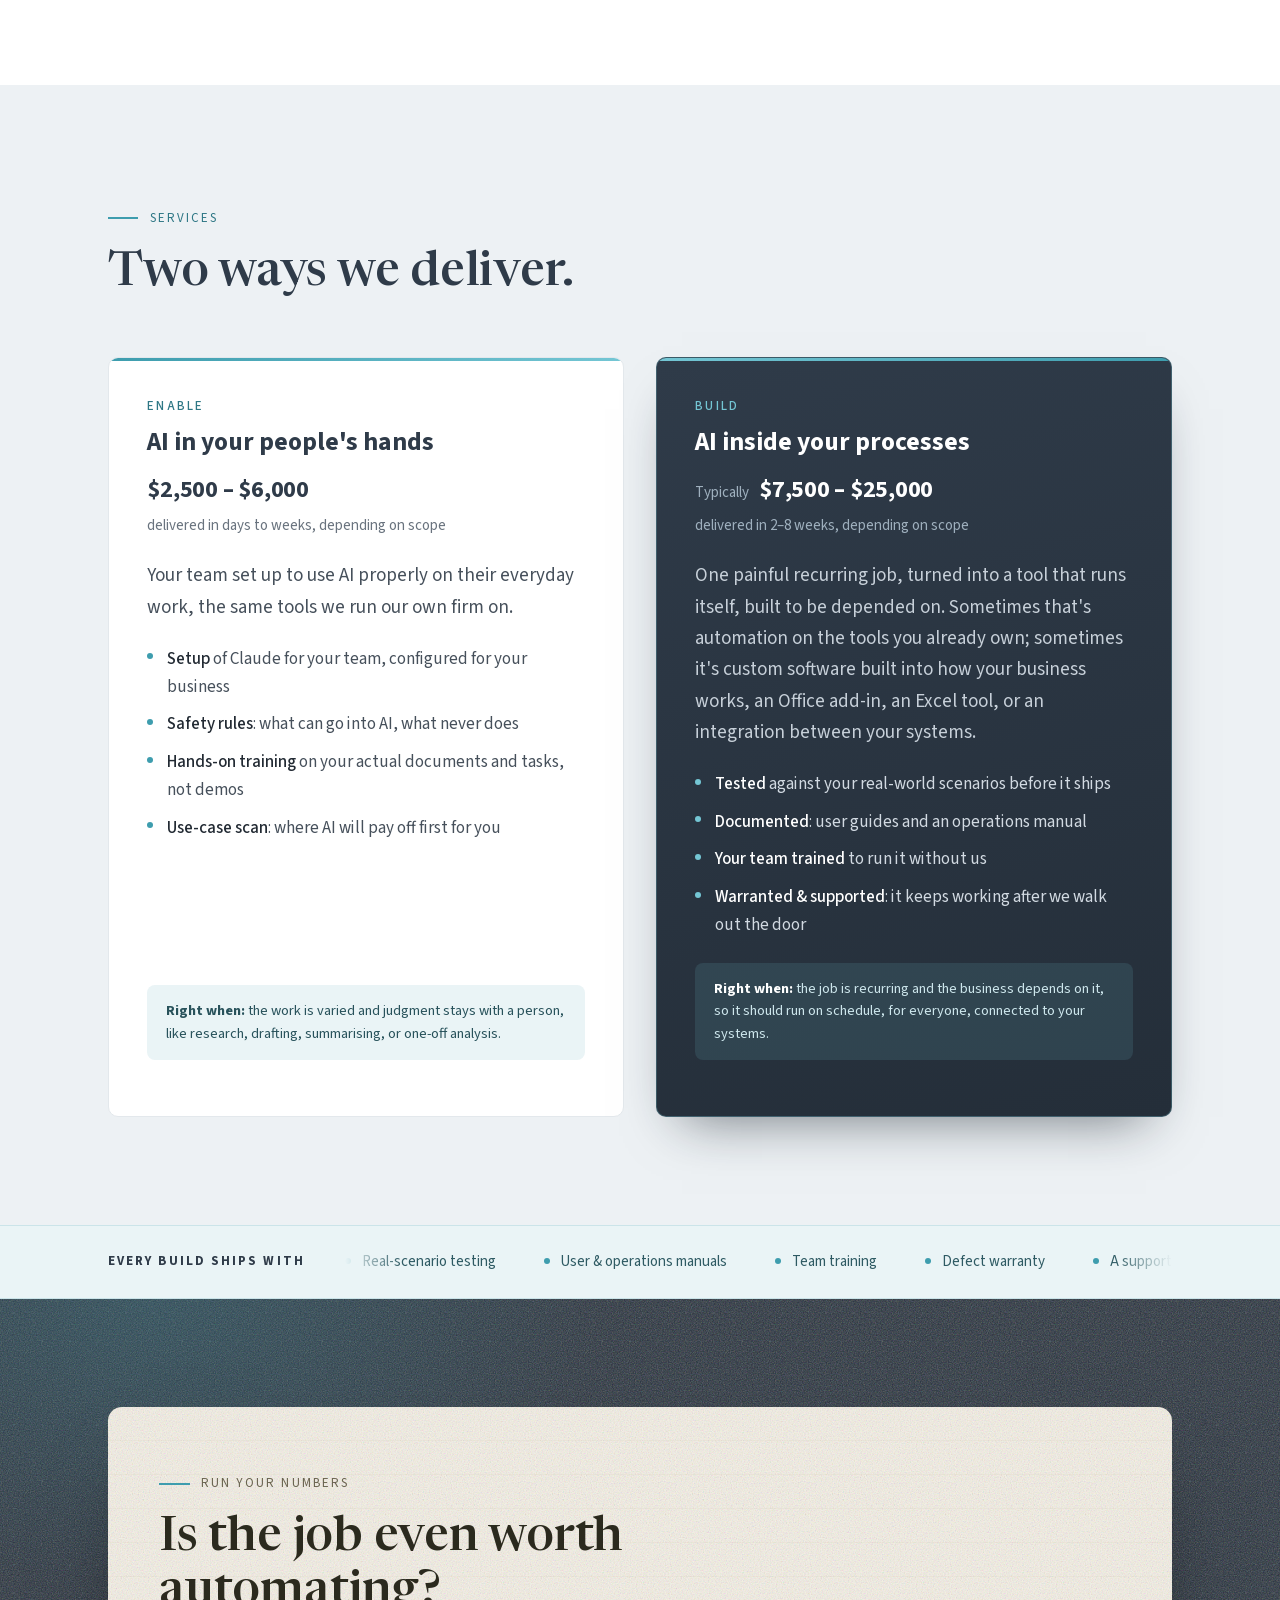
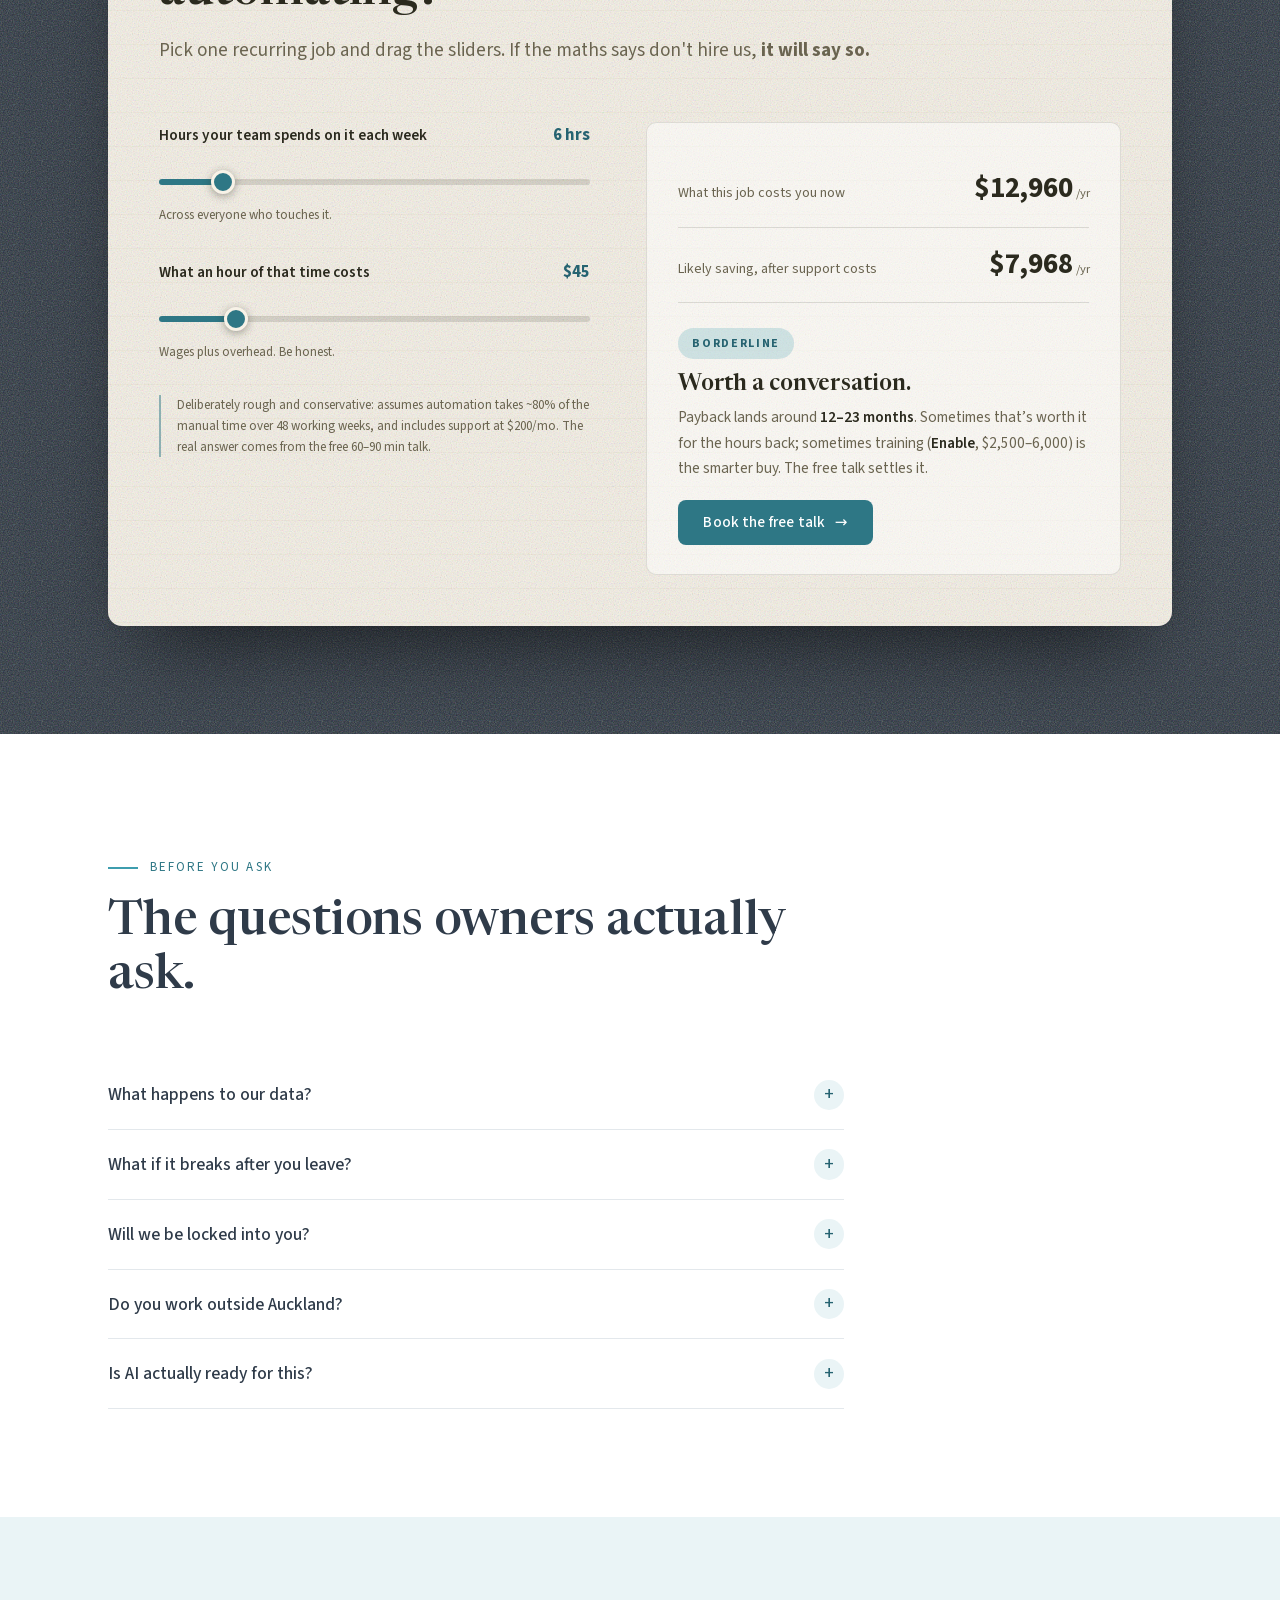
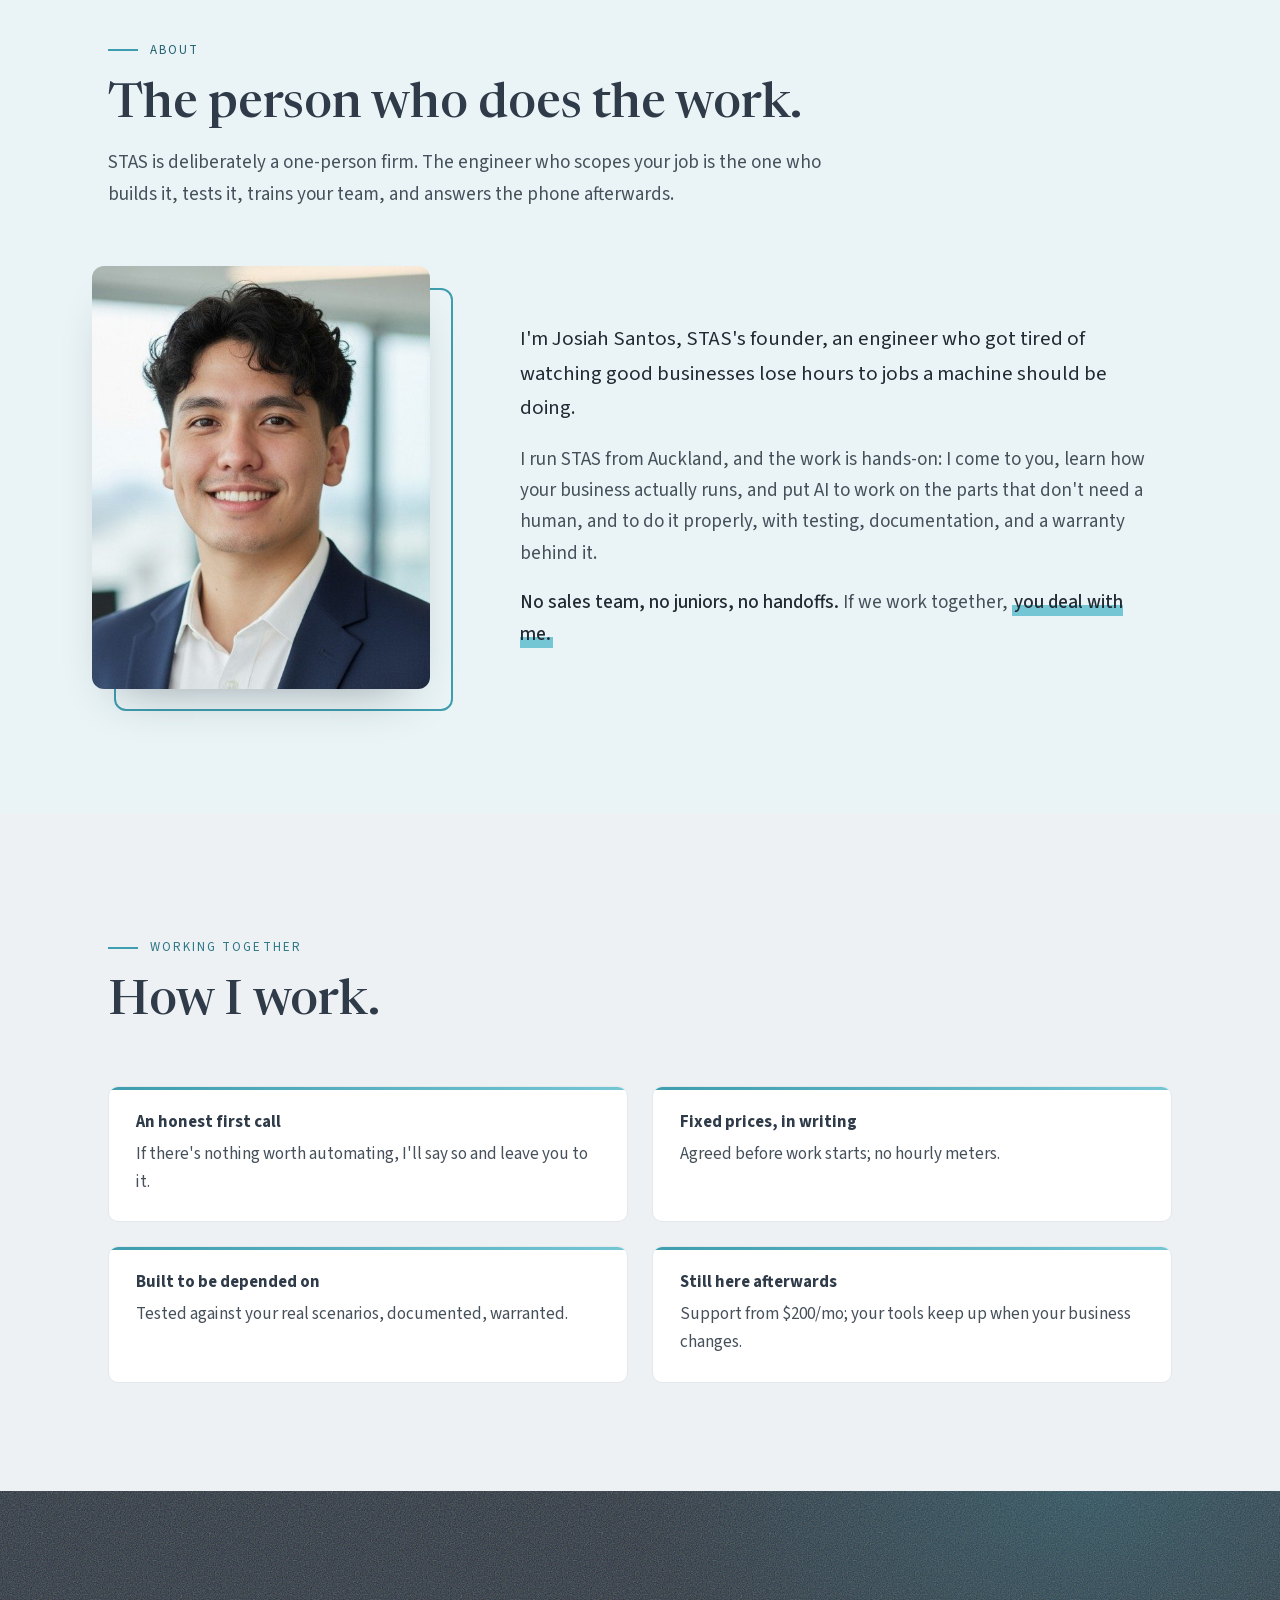
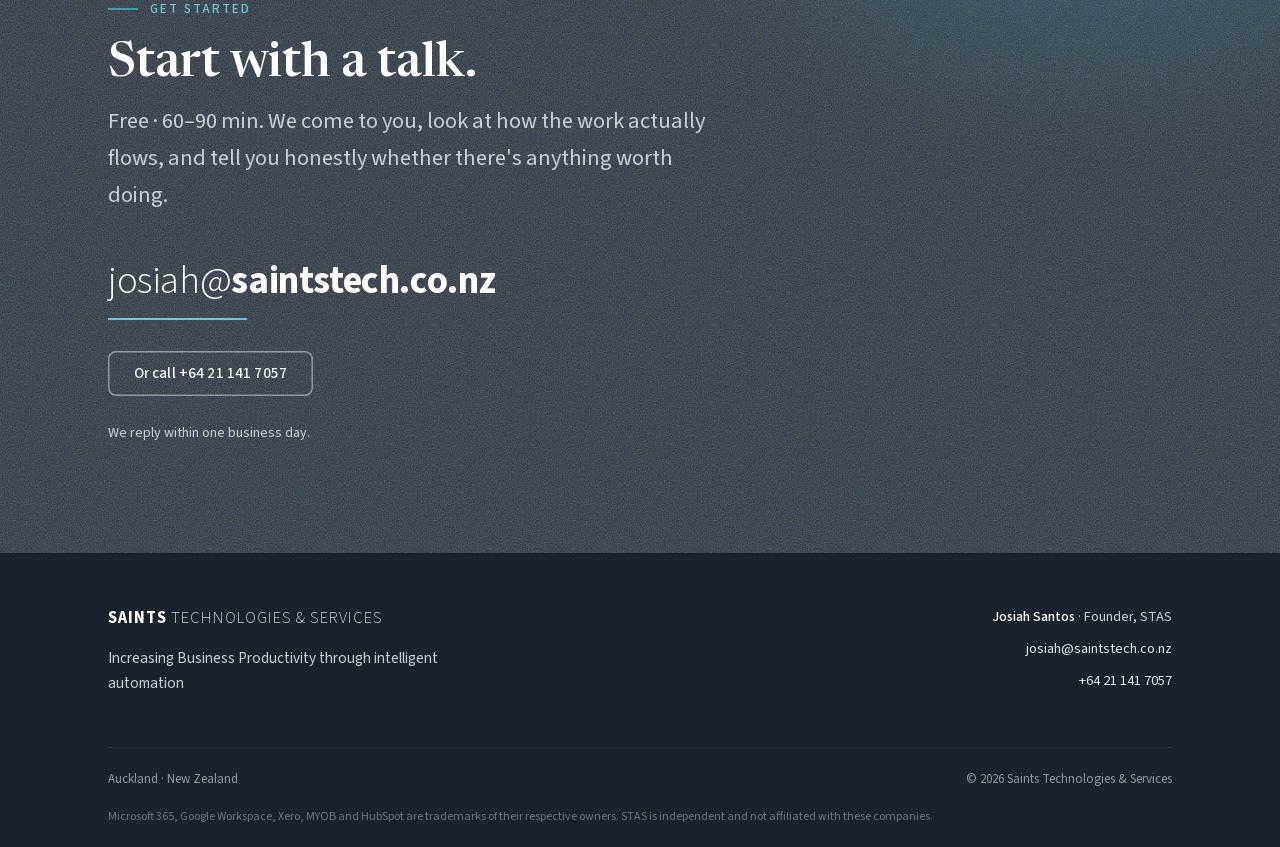
==== commit 1aa94e2b: "Type readability: thicken body to 400, bump small reading text, drop H1 bold Source Sans 3 at weight" ====
--- a/index.html
+++ b/index.html
@@ -60,7 +60,7 @@
 <link rel="apple-touch-icon" href="assets/img/apple-touch-icon.png">
 <link rel="preload" href="assets/fonts/SourceSans3.woff2" as="font" type="font/woff2" crossorigin>
 <link rel="preload" href="assets/fonts/Newsreader.woff2" as="font" type="font/woff2" crossorigin>
-<link rel="stylesheet" href="css/styles.css?v=2026-06-16d">
+<link rel="stylesheet" href="css/styles.css?v=2026-06-16e">
 </head>
 <body>
 <a class="skip" href="#main">Skip to content</a>
@@ -88,7 +88,7 @@
     <div class="container hero-inner">
       <div>
         <p class="eyebrow lift d1">AI &amp; automation for NZ small business · Auckland</p>
-        <h1 class="display lift d2">Find where AI <b>actually pays off</b> in your business.</h1>
+        <h1 class="display lift d2">Find where AI actually pays off in your business.</h1>
         <p class="sub lead lift d3">We find the processes in your business worth automating and build on the tools you already run, such as <span class="rotator" id="ww-rotator" aria-label="Xero, MYOB, Microsoft 365, Google Workspace, HubSpot"><span class="rot-item">Xero</span><span class="rot-item">MYOB</span><span class="rot-item">Microsoft&nbsp;365</span><span class="rot-item">Google&nbsp;Workspace</span><span class="rot-item">HubSpot</span></span> and the spreadsheets you live in.</p>
         <div class="cta-row lift d4">
           <!-- PRODUCTION: point at a Microsoft Bookings page -->
--- a/css/styles.css
+++ b/css/styles.css
@@ -72,7 +72,7 @@
 h2{font-family:'Newsreader',Georgia,'Times New Roman',serif;font-size:clamp(1.95rem,1.4rem + 2.2vw,3rem);font-weight:520;line-height:1.13;letter-spacing:-.005em;}
 h2 b{font-weight:640;}
 h3{font-size:clamp(1.1rem,1rem + .45vw,1.35rem);}
-.lead{font-size:clamp(1.15rem,1.05rem + .45vw,1.4rem);font-weight:300;}
+.lead{font-size:clamp(1.15rem,1.05rem + .45vw,1.4rem);font-weight:400;}
 .eyebrow{
   display:flex;align-items:center;gap:.7rem;
   font-size:.8125rem;font-weight:500;letter-spacing:.16em;text-transform:uppercase;
@@ -81,7 +81,7 @@
 .eyebrow::before{content:'';width:1.9rem;height:2px;background:var(--teal);flex:0 0 auto;}
 .on-dark .eyebrow{color:var(--teal-bright);}
 .sect-head{margin-bottom:clamp(2.25rem,6vw,3.5rem);max-width:46rem;}
-.sect-head p{margin-top:.9rem;font-weight:300;}
+.sect-head p{margin-top:.9rem;font-weight:400;}
 .on-dark .sect-head p{color:var(--soft-dim);}
 .hl{background:linear-gradient(transparent 60%,var(--teal-soft) 0);padding-inline:.12em;}
 
@@ -221,7 +221,7 @@
 }
 .step h3{font-size:1.2rem;margin-bottom:.55rem;}
 .tag{display:inline-block;background:var(--teal-soft);color:var(--teal-down);border-radius:999px;padding:.3rem .85rem;font-size:.8rem;font-weight:500;margin-bottom:.85rem;}
-.step p{font-size:1rem;font-weight:300;}
+.step p{font-size:1.0625rem;font-weight:400;}
 .step p b{font-weight:500;color:var(--ink);}
 
 /* ---------- service cards ---------------------------------------------------------------------- */
@@ -239,10 +239,10 @@
 .card h3{font-size:clamp(1.3rem,1.15rem + .6vw,1.6rem);margin-bottom:.8rem;}
 .price{display:flex;align-items:baseline;flex-wrap:wrap;gap:.25rem .6rem;margin-bottom:1.2rem;}
 .price .amt{font-size:clamp(1.25rem,1.1rem + .6vw,1.5rem);font-weight:700;color:var(--navy);letter-spacing:-.01em;}
-.price span{font-weight:300;font-size:.875rem;color:var(--muted);}
-.card > p{font-weight:300;margin-bottom:1.35rem;}
+.price span{font-weight:400;font-size:.9375rem;color:var(--muted);}
+.card > p{font-weight:400;margin-bottom:1.35rem;}
 .card ul{margin-bottom:1.5rem;display:grid;gap:.6rem;}
-.card li{font-size:1rem;font-weight:300;position:relative;padding-left:1.2rem;}
+.card li{font-size:1.0625rem;font-weight:400;position:relative;padding-left:1.2rem;}
 .card li::before{content:'';position:absolute;left:0;top:.52em;width:6px;height:6px;border-radius:50%;background:var(--teal);}
 .card li b{font-weight:500;color:var(--ink);}
 .card .fit{margin-top:auto;width:100%;background:var(--teal-soft);border-radius:8px;padding:.95rem 1.15rem;font-size:.9rem;line-height:1.55;color:#28525B;}
@@ -367,7 +367,7 @@
 }
 .faq details[open] summary::after{transform:rotate(45deg);}
 .faq summary:hover{color:var(--teal-deep);}
-.faq .a{padding:0 0 1.4rem;font-weight:300;max-width:40rem;}
+.faq .a{padding:0 0 1.4rem;font-weight:400;max-width:40rem;}
 .faq .a b{font-weight:500;color:var(--ink);}
 
 /* ---------- about ------------------------------------------------------------------------------------------------ */
@@ -385,7 +385,7 @@
 .monogram .mg{font-size:4rem;font-weight:700;color:var(--soft-white);line-height:1;}
 .monogram .mg-sub{font-size:.8125rem;font-weight:300;letter-spacing:.12em;text-transform:uppercase;color:var(--soft-dim);}
 .portrait img{position:relative;z-index:1;border-radius:12px;aspect-ratio:4/5;object-fit:cover;width:100%;box-shadow:var(--shadow-card);}
-.bio p{font-weight:300;max-width:40rem;}
+.bio p{font-weight:400;max-width:40rem;}
 .bio p + p{margin-top:1.15rem;}
 .bio > p:first-of-type{font-size:clamp(1.1rem,1rem + .5vw,1.3rem);color:var(--ink);}
 .bio p b{font-weight:500;color:var(--ink);}
@@ -393,7 +393,7 @@
 .how li{position:relative;overflow:hidden;background:var(--paper);border:1px solid var(--line);border-radius:var(--radius);padding:1.6rem 1.7rem;}
 .how li::before{content:'';position:absolute;top:0;left:0;right:0;height:3px;background:linear-gradient(90deg,var(--teal),var(--teal-bright));}
 .how h3{font-size:1.05rem;margin-bottom:.45rem;}
-.how p{font-size:1rem;font-weight:300;}
+.how p{font-size:1.0625rem;font-weight:400;}
 /* editorial asymmetry — portrait floats centered against the bio, nudged into the gutter (desktop only) */
 @media (min-width:901px){
   .about-grid{align-items:center;}
@@ -431,7 +431,7 @@
 .footer-inner{display:grid;grid-template-columns:1.2fr .8fr;gap:2rem 3rem;padding-block:3.25rem;}
 .lockup{font-size:1.05rem;font-weight:700;letter-spacing:.06em;color:#fff;text-transform:uppercase;}
 .lockup span{font-weight:300;color:var(--soft-dim);}
-.footer .motto{margin-top:.85rem;font-weight:300;font-size:.95rem;line-height:1.6;max-width:24rem;}
+.footer .motto{margin-top:.85rem;font-weight:400;font-size:.95rem;line-height:1.6;max-width:24rem;}
 .footer-meta{display:grid;gap:.5rem;font-size:.9rem;align-content:start;text-align:right;}
 .footer-meta .who b{color:#fff;font-weight:500;}
 .footer-meta a{color:#DDE3E9;text-decoration:none;}
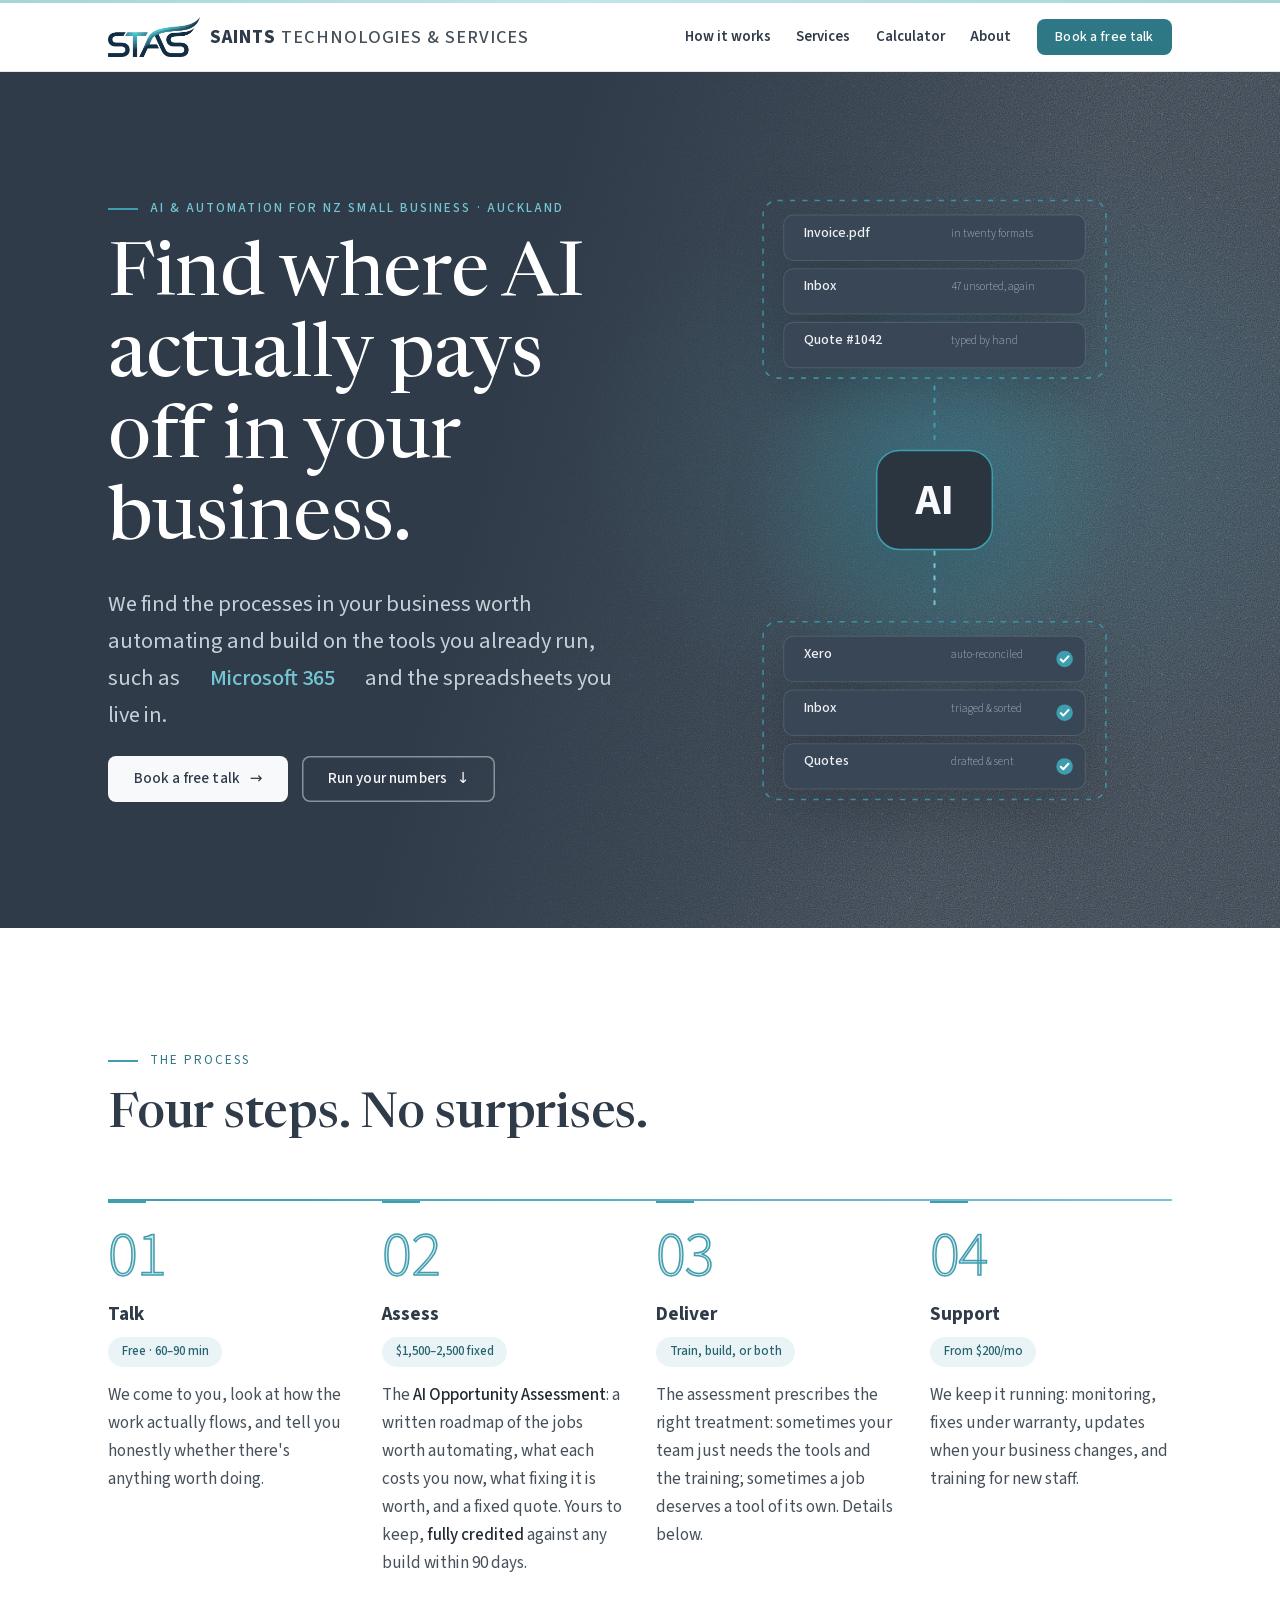
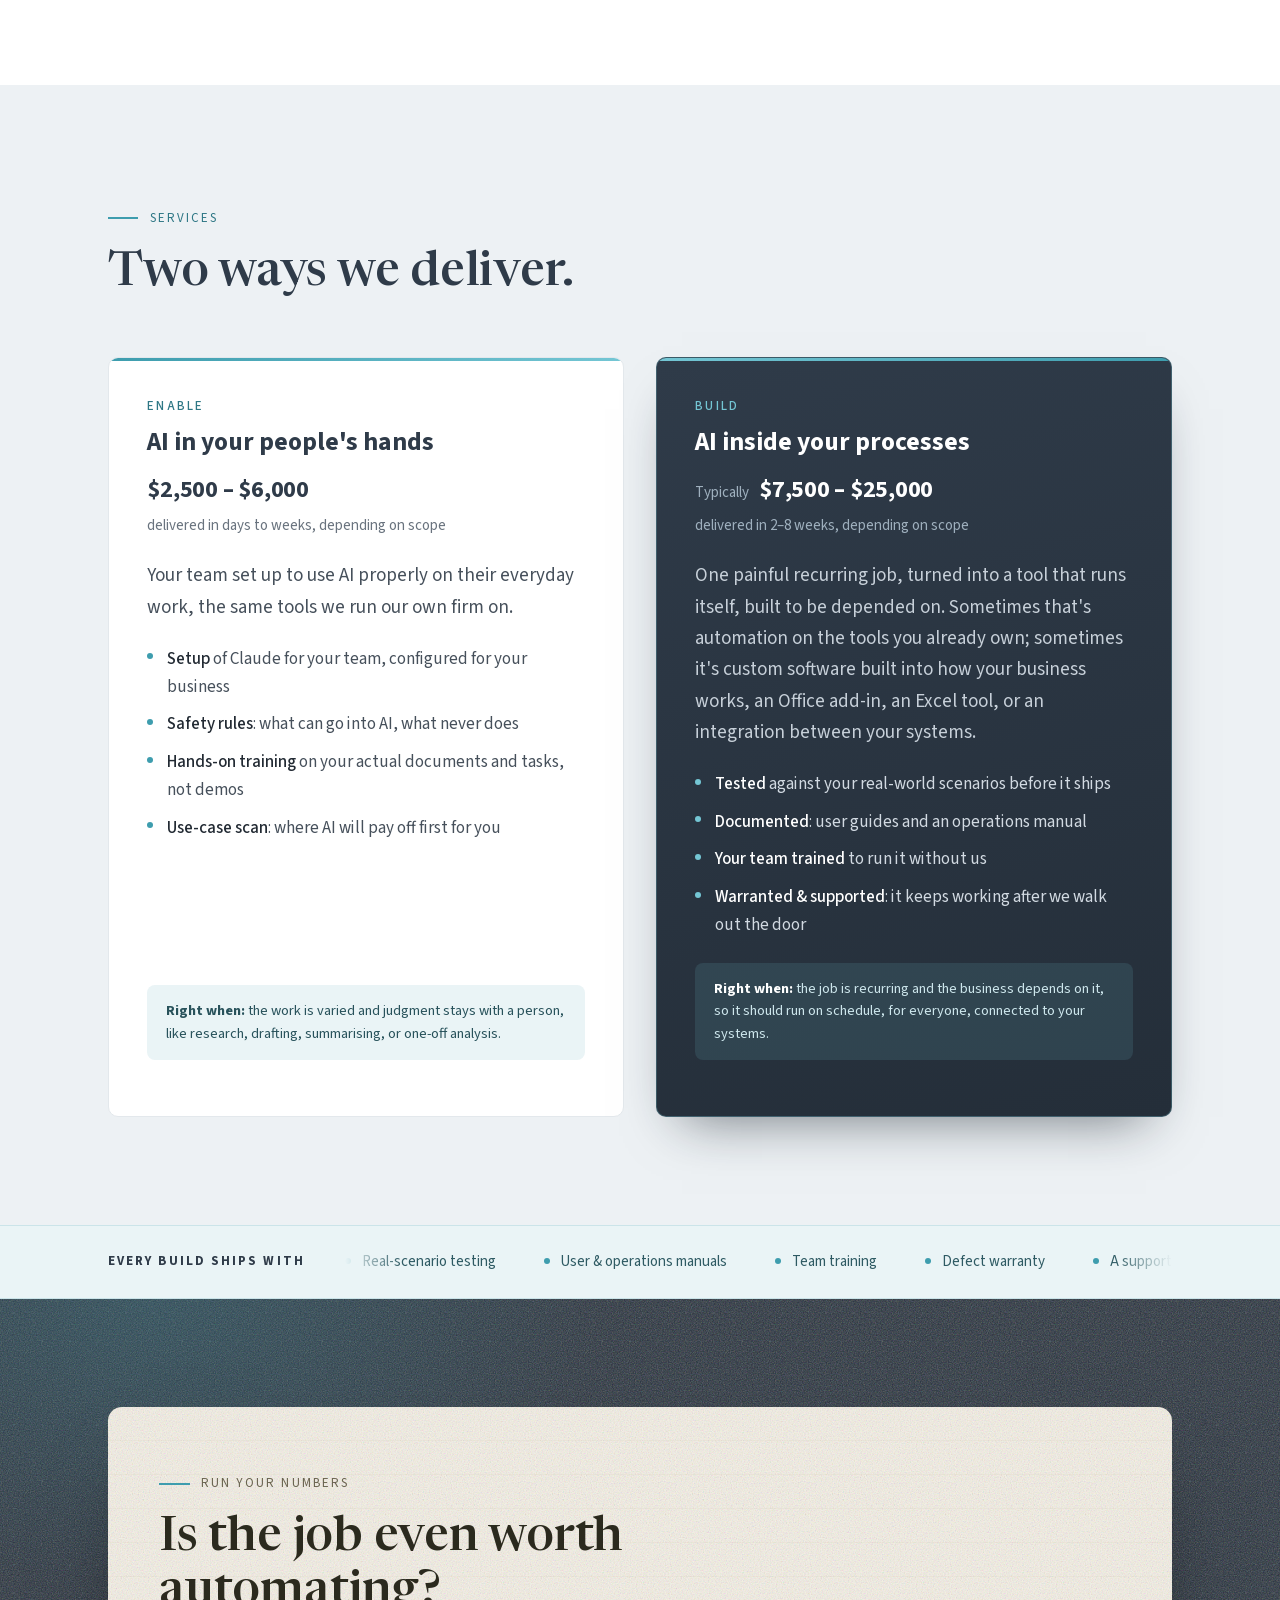
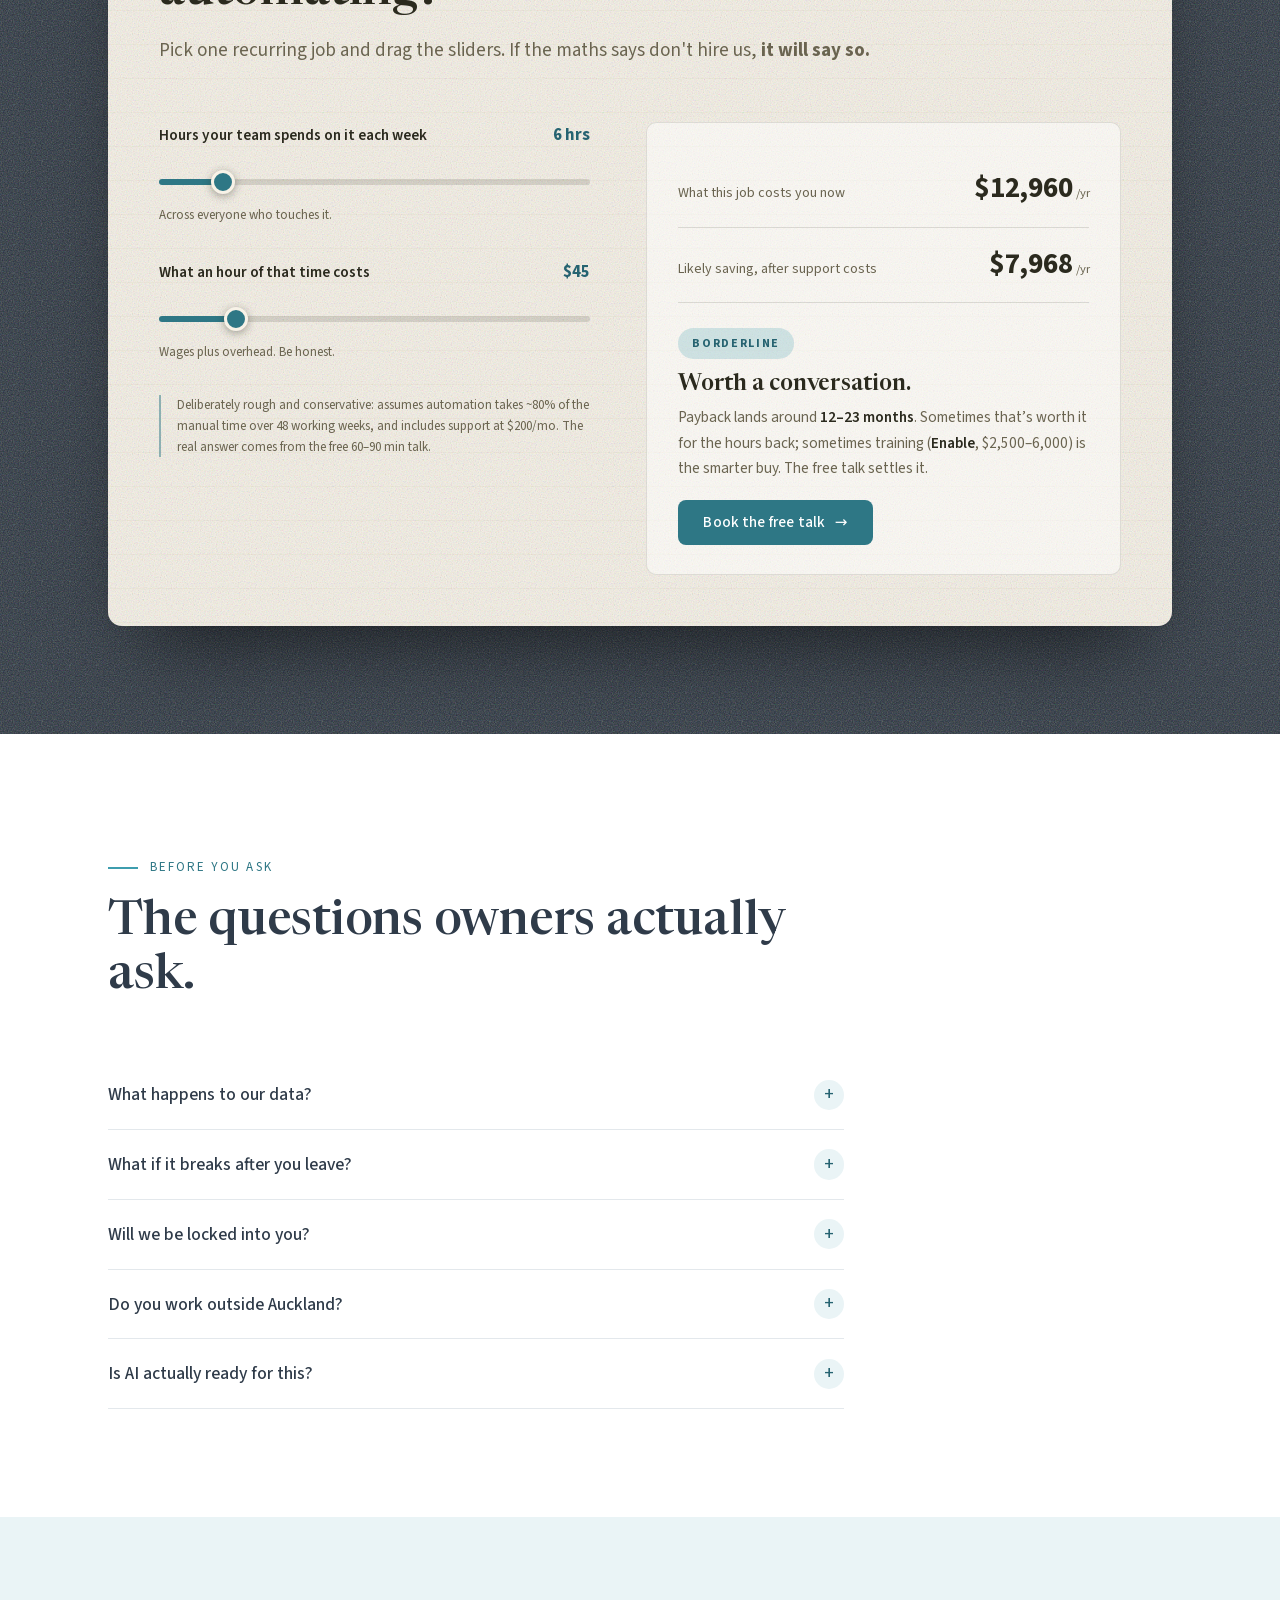
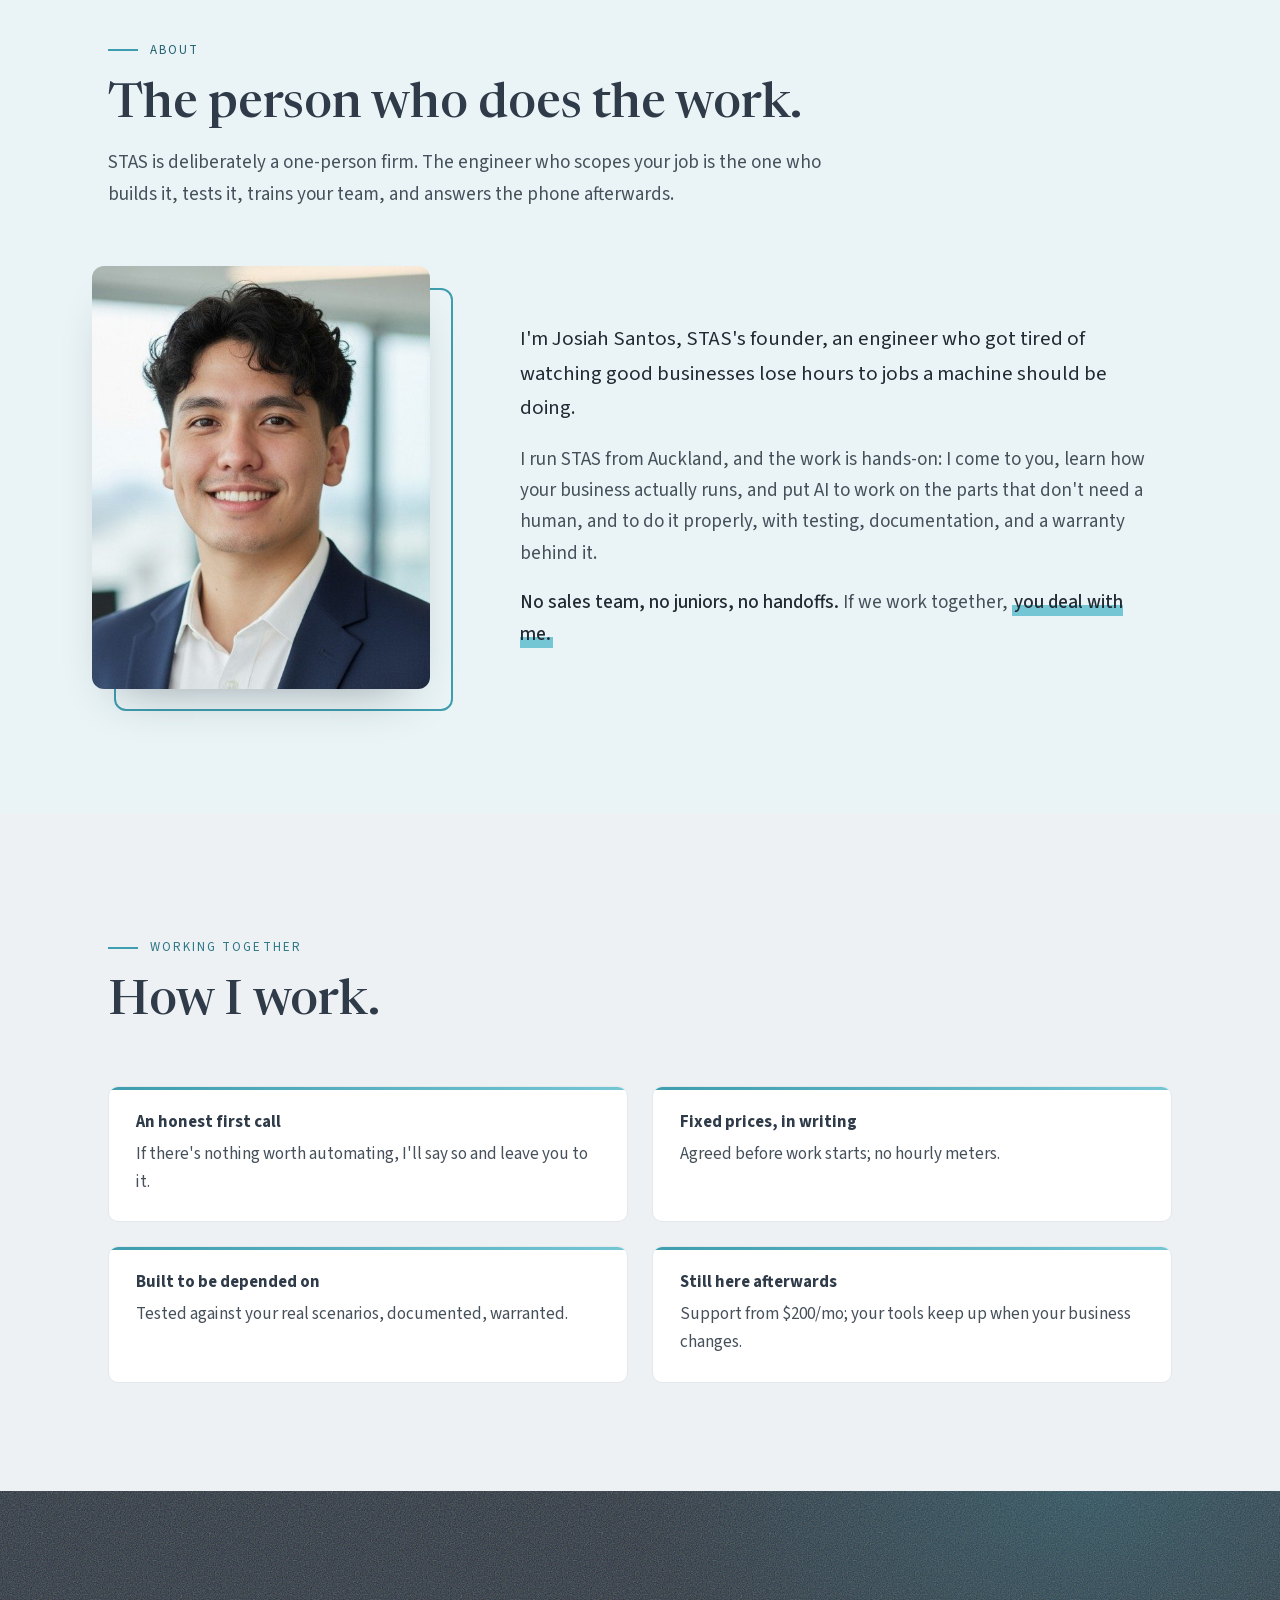
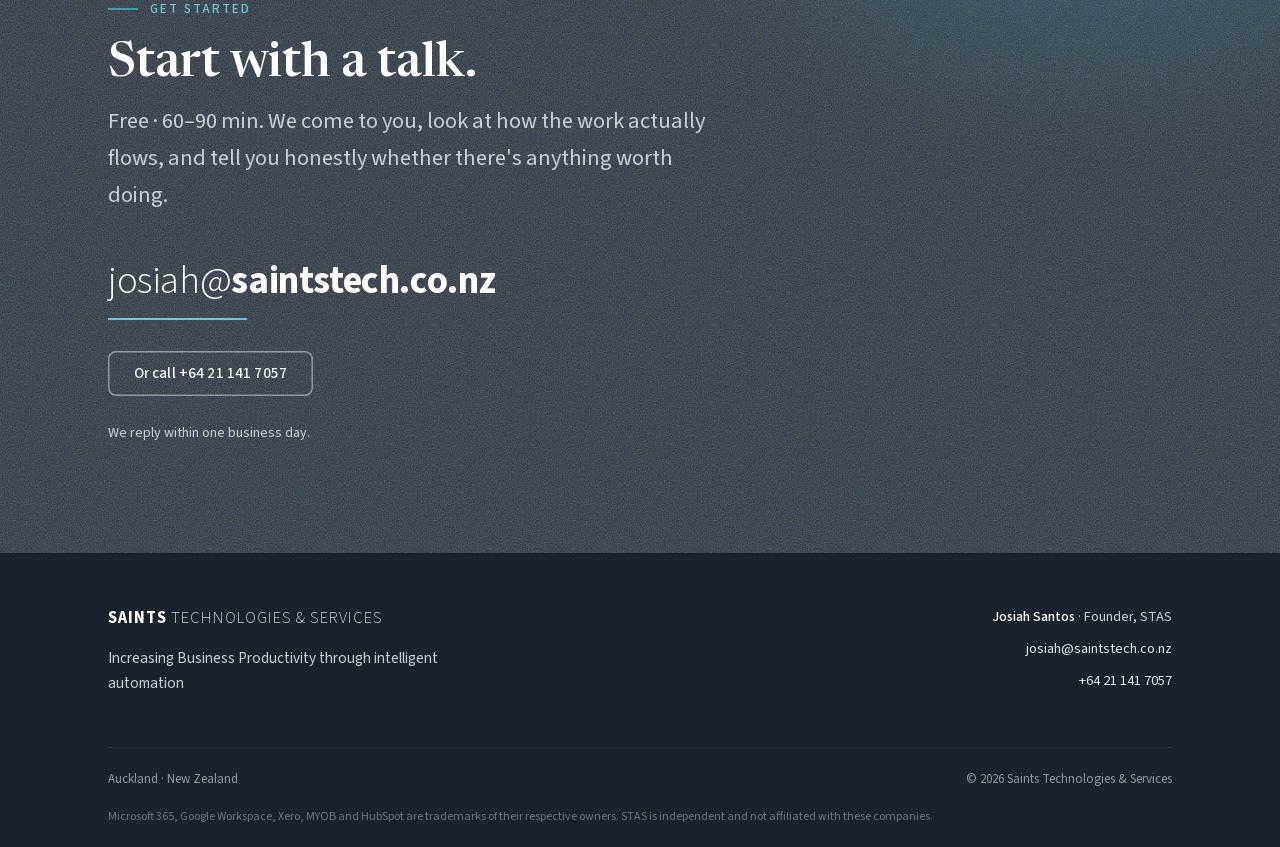
==== commit a1e67f43: "Mobile nav: stack the wordmark (SAINTS over Technologies & Services) Mobile previously showed just t" ====
--- a/index.html
+++ b/index.html
@@ -60,7 +60,7 @@
 <link rel="apple-touch-icon" href="assets/img/apple-touch-icon.png">
 <link rel="preload" href="assets/fonts/SourceSans3.woff2" as="font" type="font/woff2" crossorigin>
 <link rel="preload" href="assets/fonts/Newsreader.woff2" as="font" type="font/woff2" crossorigin>
-<link rel="stylesheet" href="css/styles.css?v=2026-06-16e">
+<link rel="stylesheet" href="css/styles.css?v=2026-06-16g">
 </head>
 <body>
 <a class="skip" href="#main">Skip to content</a>
@@ -69,7 +69,7 @@
   <div class="container nav-inner">
     <a class="brand" href="#main" aria-label="Saints Technologies &amp; Services — home">
       <img class="brand-mark" src="assets/img/stas-logo.png" alt="" width="360" height="157">
-      <span class="brand-lockup"><b>Saints</b><span class="bl-rest">&nbsp;Technologies &amp; Services</span></span>
+      <span class="brand-lockup"><b>Saints</b><span class="bl-rest">Technologies &amp; Services</span></span>
     </a>
     <nav class="nav-links" aria-label="Site">
       <a class="m-hide" href="#how">How it works</a>
--- a/css/styles.css
+++ b/css/styles.css
@@ -130,6 +130,7 @@
 .brand-mark{display:block;height:2.5rem;width:auto;transform:translateY(var(--logo-nudge,0));}
 .brand-lockup{font-size:1.15rem;font-weight:500;letter-spacing:.05em;text-transform:uppercase;color:var(--body);white-space:nowrap;}
 .brand-lockup b{font-weight:800;color:var(--navy);}
+.bl-rest{margin-left:.3em;}
 .nav-links{display:flex;align-items:center;gap:1.6rem;margin-left:auto;}
 .nav-links a:not(.btn){font-size:.92rem;font-weight:600;color:var(--navy);text-decoration:none;padding-block:.35rem;
   background-image:linear-gradient(var(--teal),var(--teal));background-repeat:no-repeat;background-position:0 100%;background-size:0% 2px;
@@ -500,10 +501,15 @@
   .steps{grid-template-columns:1fr;}
 }
 @media (max-width: 600px){
-  .bl-rest{display:none;}
+  /* stack the wordmark beside the logo: SAINTS over Technologies & Services */
+  .nav-inner{gap:.7rem;}
+  .brand{gap:.5rem;}
+  .brand-lockup{display:flex;flex-direction:column;line-height:1.05;font-size:1.05rem;letter-spacing:.04em;}
+  .bl-rest{margin-left:0;margin-top:.16rem;font-size:.72rem;font-weight:500;letter-spacing:.01em;text-transform:none;color:var(--body);}
 }
 @media (max-width: 430px){
   .brand-mark{height:2rem;}
-  .brand-lockup{font-size:.95rem;}
+  .brand-lockup{font-size:1rem;}
   .btn{padding:.85rem 1.2rem;}
-}
+  .nav .btn{padding:.6rem .85rem;font-size:.82rem;}  /* trim CTA so the bigger stacked wordmark clears it */
+}
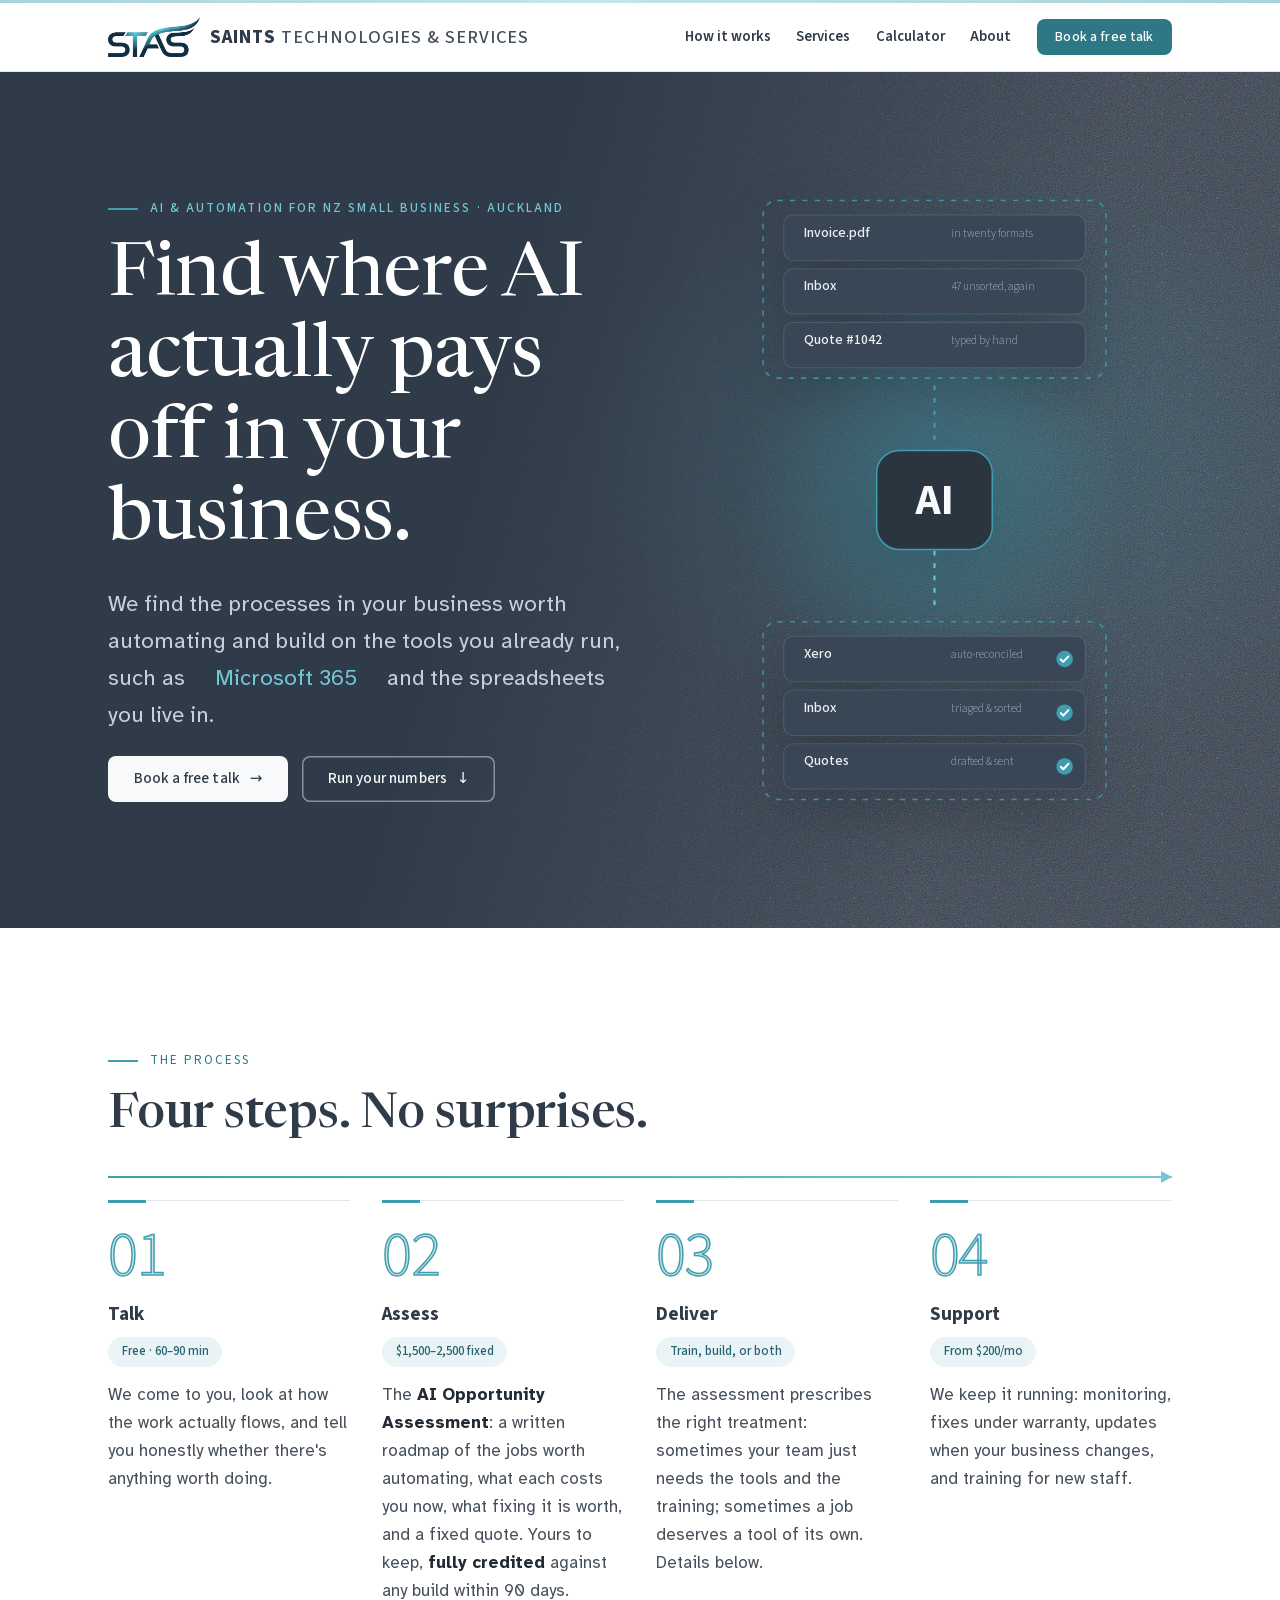
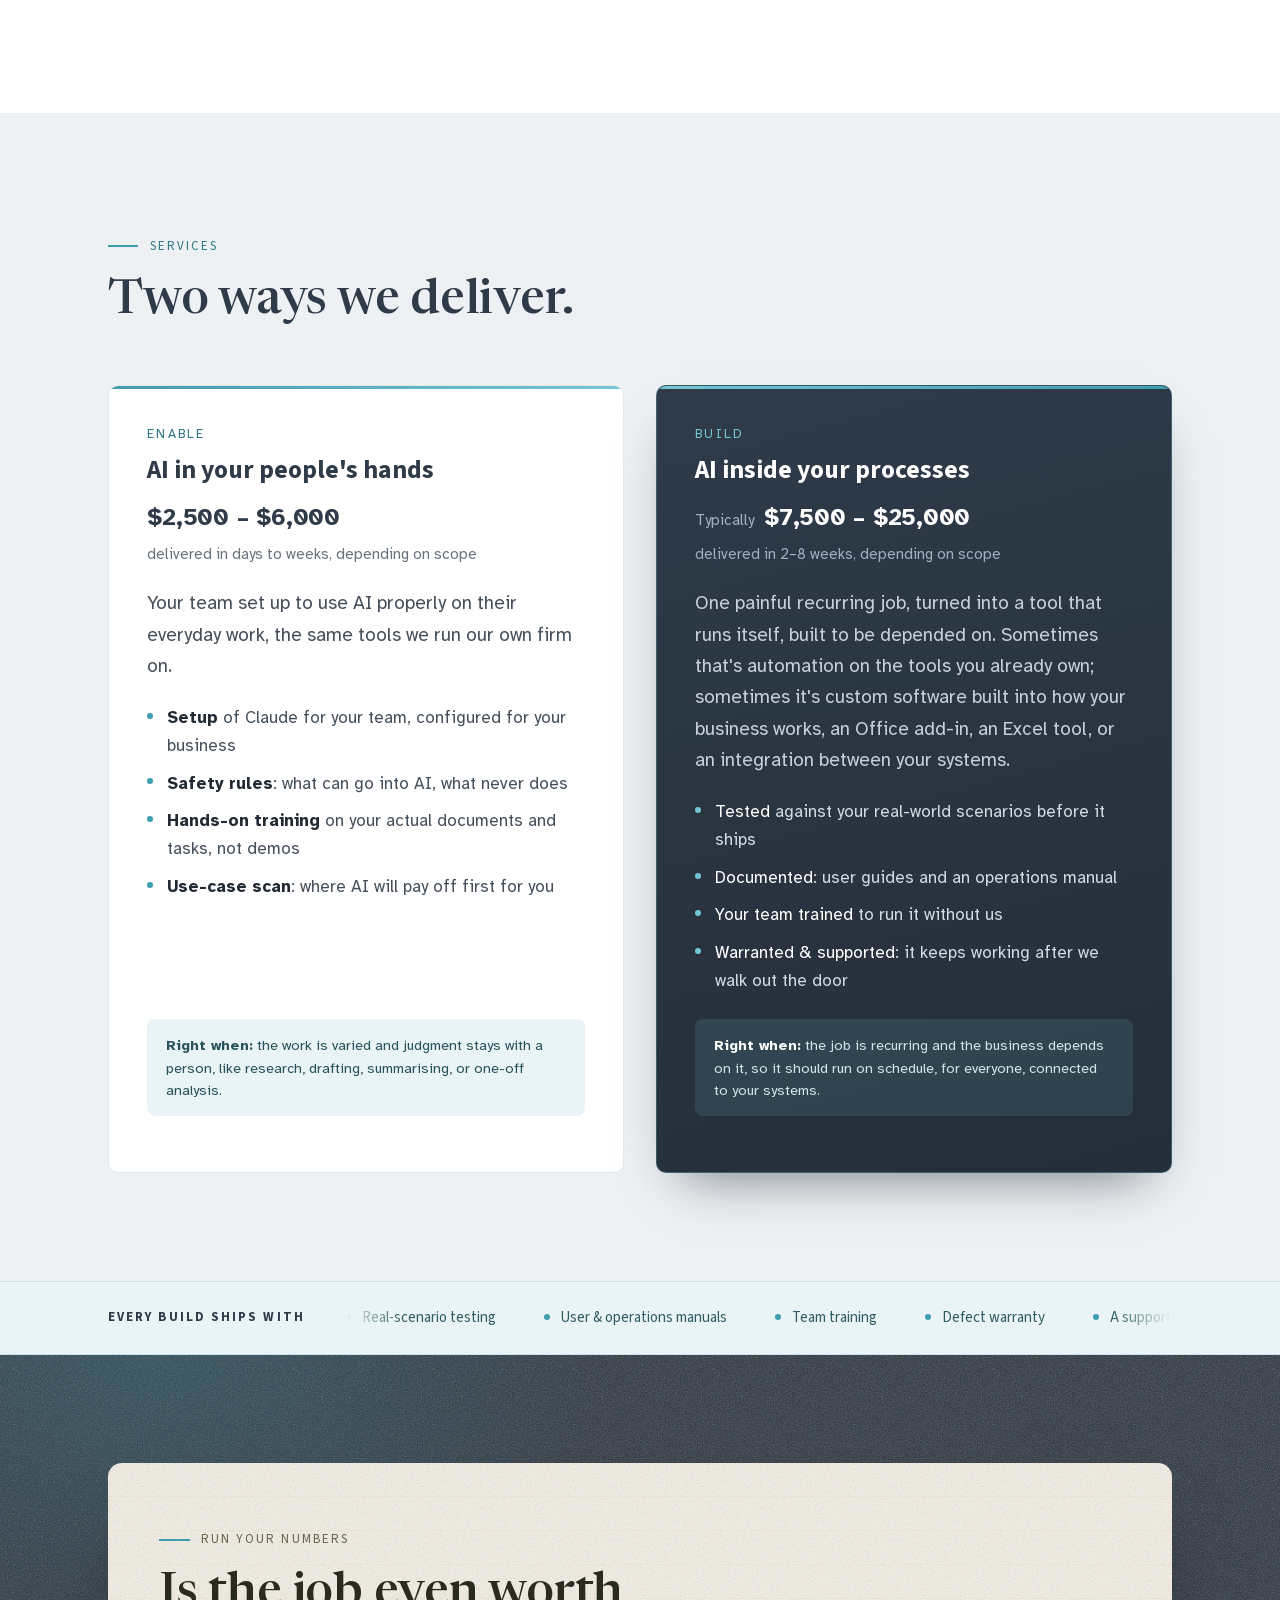
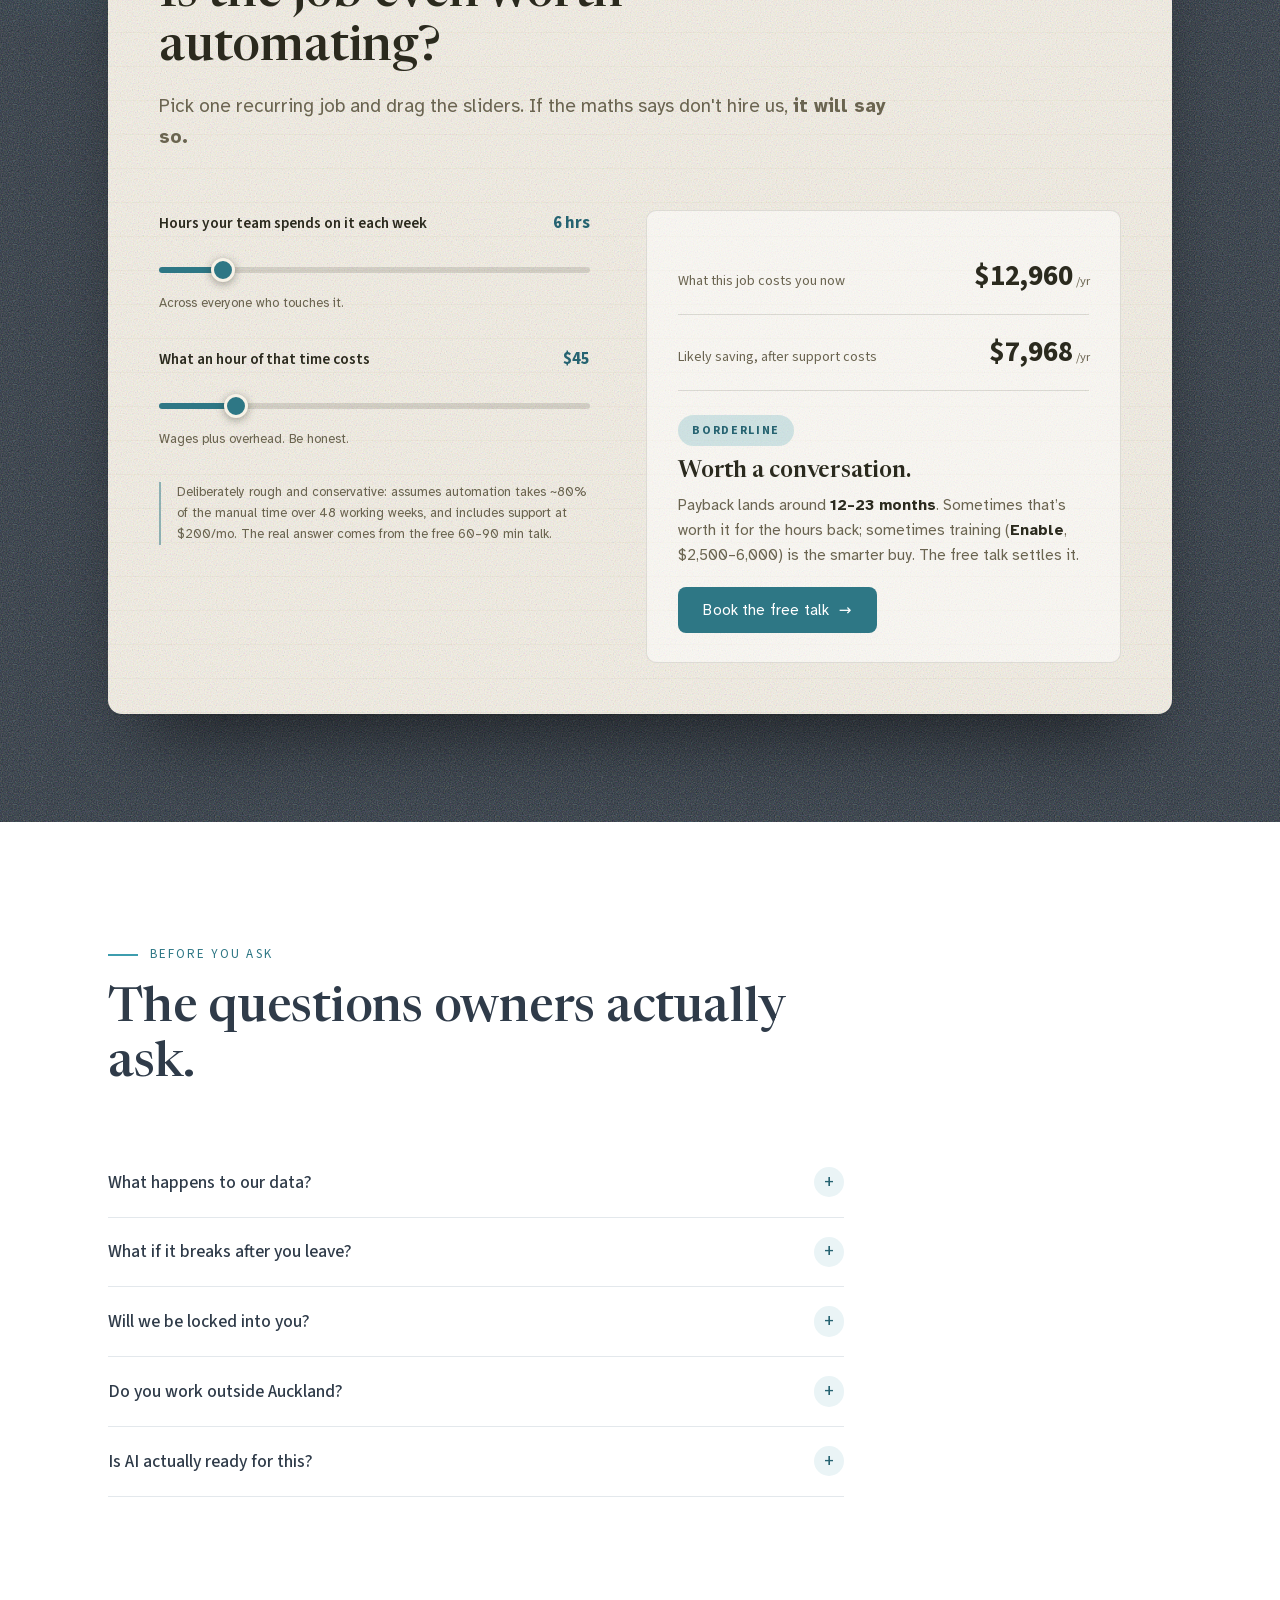
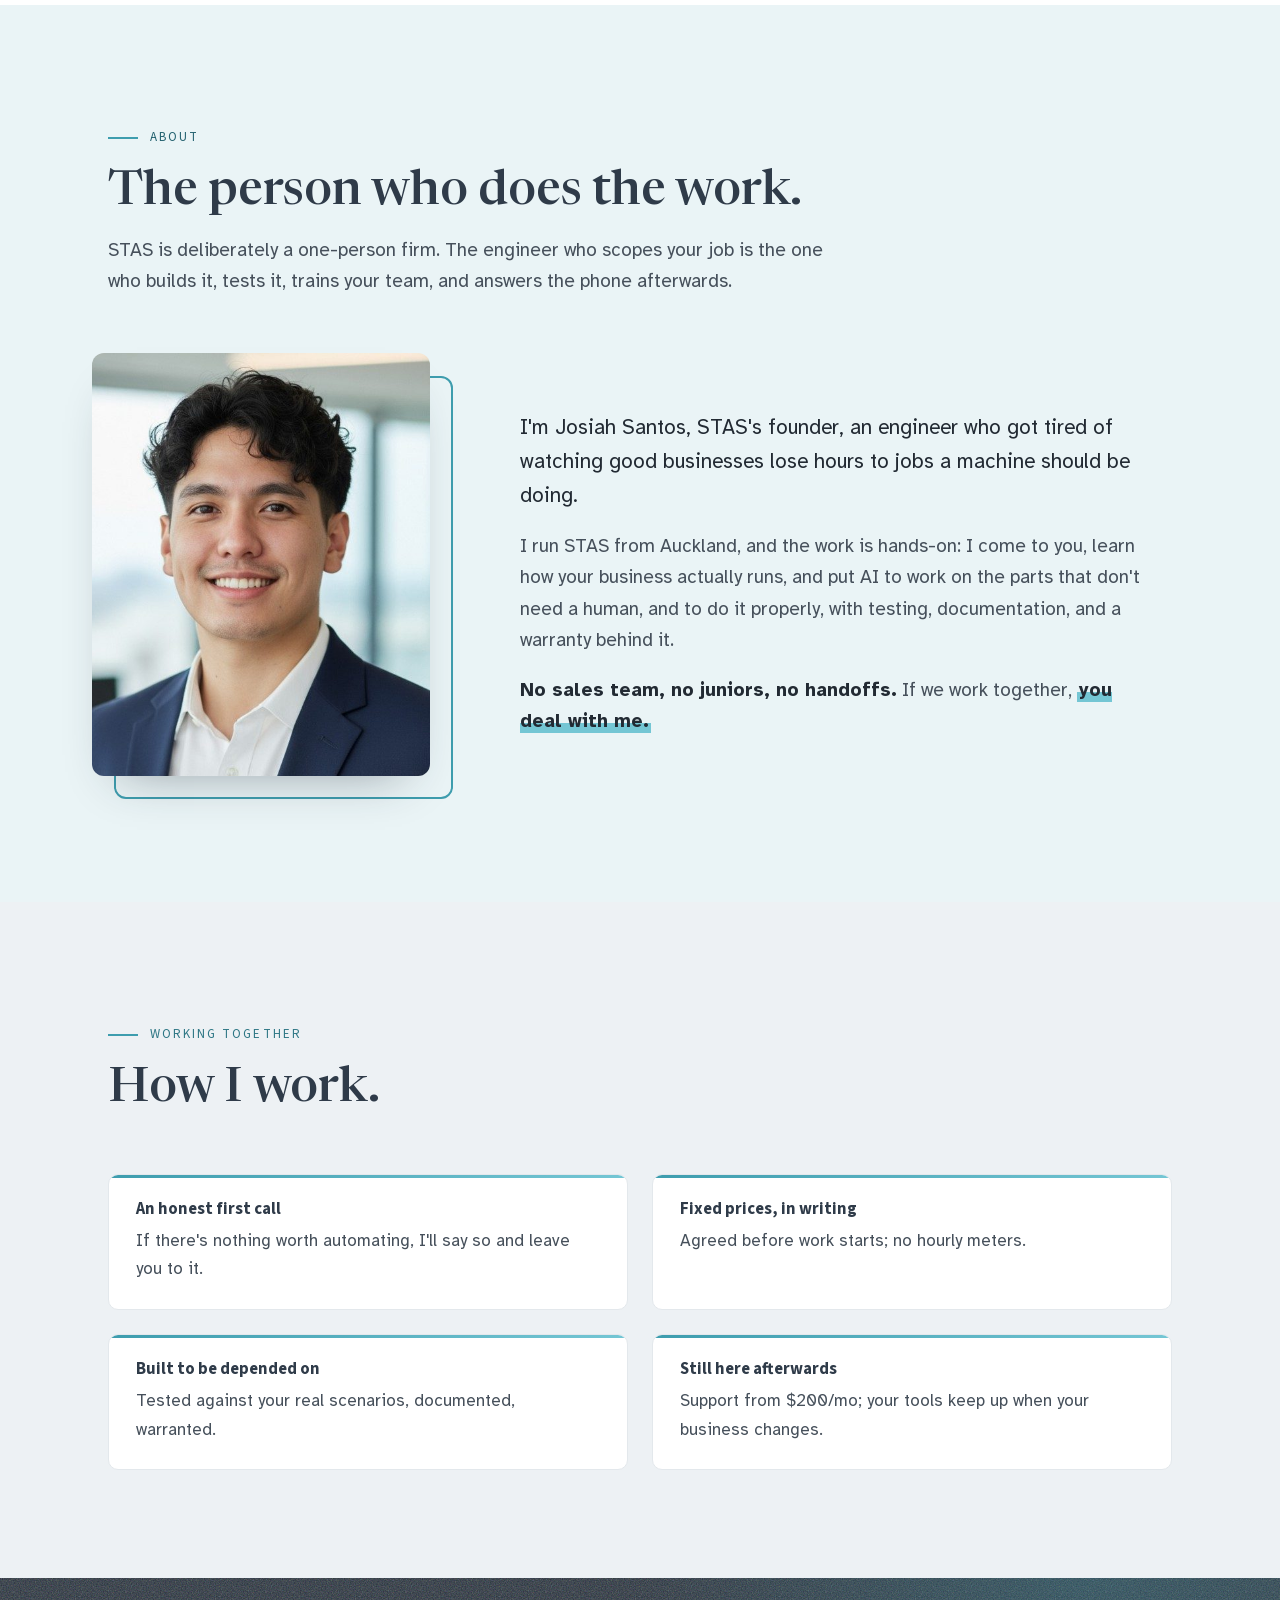
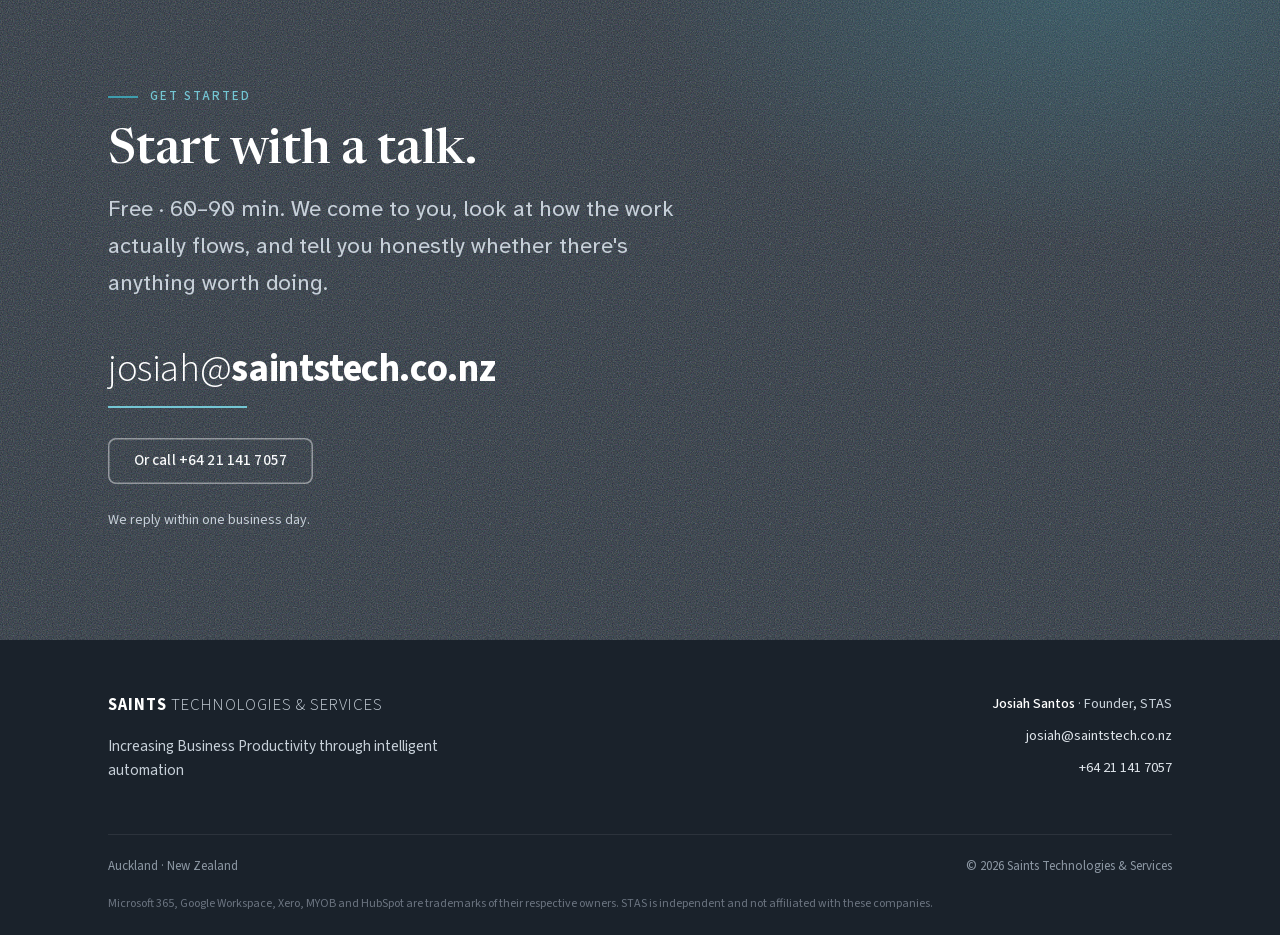
==== commit 18abb984: "Body font -> Atkinson Hyperlegible for reading text; process-steps polish Atkinson Hyperlegible (sta" ====
--- a/index.html
+++ b/index.html
@@ -60,7 +60,8 @@
 <link rel="apple-touch-icon" href="assets/img/apple-touch-icon.png">
 <link rel="preload" href="assets/fonts/SourceSans3.woff2" as="font" type="font/woff2" crossorigin>
 <link rel="preload" href="assets/fonts/Newsreader.woff2" as="font" type="font/woff2" crossorigin>
-<link rel="stylesheet" href="css/styles.css?v=2026-06-16g">
+<link rel="preload" href="assets/fonts/AtkinsonHyperlegible-Regular.woff2" as="font" type="font/woff2" crossorigin>
+<link rel="stylesheet" href="css/styles.css?v=2026-06-19a">
 </head>
 <body>
 <a class="skip" href="#main">Skip to content</a>
@@ -453,6 +454,6 @@
   <a class="btn btn-light" href="mailto:josiah@saintstech.co.nz?subject=Free%20talk">Book a free talk</a>
 </div>
 
-<script src="js/main.js"></script>
+<script src="js/main.js?v=2026-06-18a"></script>
 </body>
 </html>
--- a/css/styles.css
+++ b/css/styles.css
@@ -9,6 +9,13 @@
 @font-face{font-family:'Source Sans 3';src:url('../assets/fonts/SourceSans3.woff2') format('woff2');font-weight:300 800;font-style:normal;font-display:swap;}
 /* Newsreader — variable serif for headlines only (H1/H2). opsz baked to display. */
 @font-face{font-family:'Newsreader';src:url('../assets/fonts/Newsreader.woff2') format('woff2');font-weight:400 700;font-style:normal;font-display:swap;}
+/* Atkinson Hyperlegible — body READING text only (prose). Two static weights (400/700);
+   max-legibility face (Braille Institute) chosen for the older audience. Scoped to the prose
+   selectors below — NOT the chrome, since Atkinson lacks the 500/600/800 the UI ladder needs. */
+@font-face{font-family:'Atkinson Hyperlegible';src:url('../assets/fonts/AtkinsonHyperlegible-Regular.woff2') format('woff2');font-weight:400;font-style:normal;font-display:swap;}
+@font-face{font-family:'Atkinson Hyperlegible';src:url('../assets/fonts/AtkinsonHyperlegible-Bold.woff2') format('woff2');font-weight:700;font-style:normal;font-display:swap;}
+/* reading prose → Atkinson; everything else inherits Source Sans 3 / Newsreader */
+.lead,.sect-head p:not(.eyebrow),.step p,.card > p,.card li,.card .fit,.how p,.bio p,.faq .a,.calc-note,.field .hint,.verdict p{font-family:'Atkinson Hyperlegible','Source Sans 3',system-ui,sans-serif;}
 
 /* ---------- tokens -------------------------------------------------------- */
 :root{
@@ -208,10 +215,13 @@
 .js .reveal.is-in{opacity:1;transform:none;}
 
 /* ---------- steps ---------------------------------------------------------------------------- */
-.steps{display:grid;grid-template-columns:repeat(4,1fr);gap:2.5rem 2rem;position:relative;}
-/* teal connector draws across the four steps as the row reveals (timeline feel) */
-.js .steps::after{content:'';position:absolute;top:-1px;left:0;width:100%;height:2px;background:linear-gradient(90deg,var(--teal),var(--teal-bright));transform:scaleX(0);transform-origin:left;transition:transform 1.2s var(--ease);}
+.steps{display:grid;grid-template-columns:repeat(4,1fr);gap:2.5rem 2rem;position:relative;--conn-top:-1.5rem;}
+/* teal connector draws across the four steps as the row reveals (timeline feel); lifted into a gap above the per-step header lines, ends in an arrowhead for left-to-right flow */
+.js .steps::after{content:'';position:absolute;top:var(--conn-top);left:0;width:100%;height:2px;background:linear-gradient(90deg,var(--teal),var(--teal-bright));transform:scaleX(0);transform-origin:left;transition:transform 2.4s var(--ease);}
 .js .steps.is-drawn::after{transform:scaleX(1);}
+/* arrowhead on the right end — fades in as the line finishes drawing (instant under reduced-motion) */
+.js .steps::before{content:'';position:absolute;top:var(--conn-top);right:0;width:0;height:0;border-top:6px solid transparent;border-bottom:6px solid transparent;border-left:11px solid var(--teal-bright);transform:translateY(-5px);opacity:0;transition:opacity .35s var(--ease) 1.9s;}
+.js .steps.is-drawn::before{opacity:1;}
 .step{border-top:1px solid var(--line);padding-top:1.5rem;position:relative;}
 .step::before{content:'';position:absolute;top:-1px;left:0;width:2.4rem;height:3px;background:var(--teal);}
 .step .num{
@@ -223,7 +233,7 @@
 .step h3{font-size:1.2rem;margin-bottom:.55rem;}
 .tag{display:inline-block;background:var(--teal-soft);color:var(--teal-down);border-radius:999px;padding:.3rem .85rem;font-size:.8rem;font-weight:500;margin-bottom:.85rem;}
 .step p{font-size:1.0625rem;font-weight:400;}
-.step p b{font-weight:500;color:var(--ink);}
+.step p b{font-weight:700;color:var(--ink);}
 
 /* ---------- service cards ---------------------------------------------------------------------- */
 .cards{display:grid;grid-template-columns:repeat(2,1fr);gap:2rem;align-items:stretch;}
@@ -245,7 +255,7 @@
 .card ul{margin-bottom:1.5rem;display:grid;gap:.6rem;}
 .card li{font-size:1.0625rem;font-weight:400;position:relative;padding-left:1.2rem;}
 .card li::before{content:'';position:absolute;left:0;top:.52em;width:6px;height:6px;border-radius:50%;background:var(--teal);}
-.card li b{font-weight:500;color:var(--ink);}
+.card li b{font-weight:700;color:var(--ink);}
 .card .fit{margin-top:auto;width:100%;background:var(--teal-soft);border-radius:8px;padding:.95rem 1.15rem;font-size:.9rem;line-height:1.55;color:#28525B;}
 .card .fit b{font-weight:700;}
 .card--featured{
@@ -369,7 +379,7 @@
 .faq details[open] summary::after{transform:rotate(45deg);}
 .faq summary:hover{color:var(--teal-deep);}
 .faq .a{padding:0 0 1.4rem;font-weight:400;max-width:40rem;}
-.faq .a b{font-weight:500;color:var(--ink);}
+.faq .a b{font-weight:700;color:var(--ink);}
 
 /* ---------- about ------------------------------------------------------------------------------------------------ */
 .about-grid{display:grid;grid-template-columns:minmax(240px,340px) minmax(0,1fr);gap:clamp(2.5rem,6vw,4.5rem);align-items:start;}
@@ -389,7 +399,7 @@
 .bio p{font-weight:400;max-width:40rem;}
 .bio p + p{margin-top:1.15rem;}
 .bio > p:first-of-type{font-size:clamp(1.1rem,1rem + .5vw,1.3rem);color:var(--ink);}
-.bio p b{font-weight:500;color:var(--ink);}
+.bio p b{font-weight:700;color:var(--ink);}
 .how{display:grid;grid-template-columns:repeat(2,1fr);gap:1.5rem;margin-top:2.5rem;}
 .how li{position:relative;overflow:hidden;background:var(--paper);border:1px solid var(--line);border-radius:var(--radius);padding:1.6rem 1.7rem;}
 .how li::before{content:'';position:absolute;top:0;left:0;right:0;height:3px;background:linear-gradient(90deg,var(--teal),var(--teal-bright));}
@@ -479,7 +489,7 @@
 }
 @media (max-width: 900px){
   .steps{grid-template-columns:repeat(2,1fr);}
-  .steps::after{display:none;}            /* connector is a single-row timeline; only at 4-col */
+  .steps::after,.steps::before{display:none;}  /* connector + arrowhead: single-row timeline, 4-col only */
   .cards{grid-template-columns:1fr;}
   .how{grid-template-columns:1fr;}
   .about-grid{grid-template-columns:1fr;}
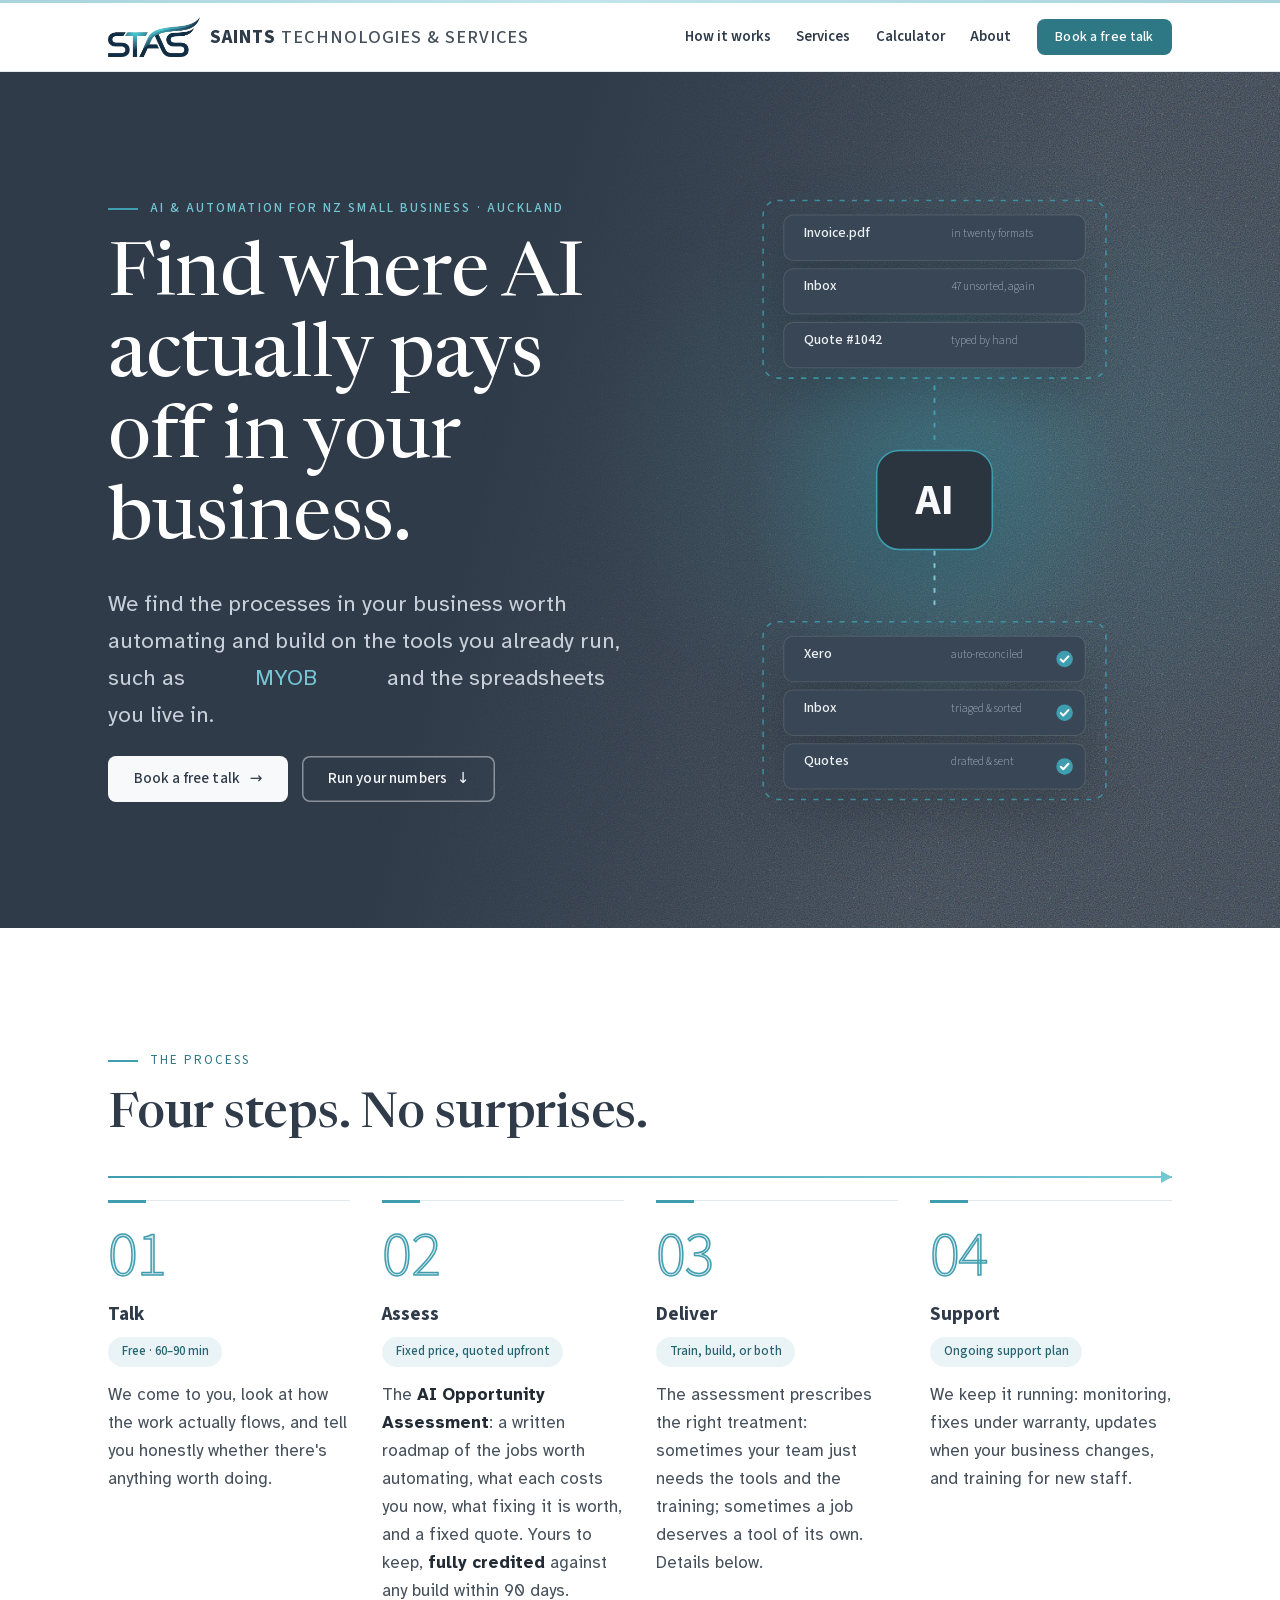
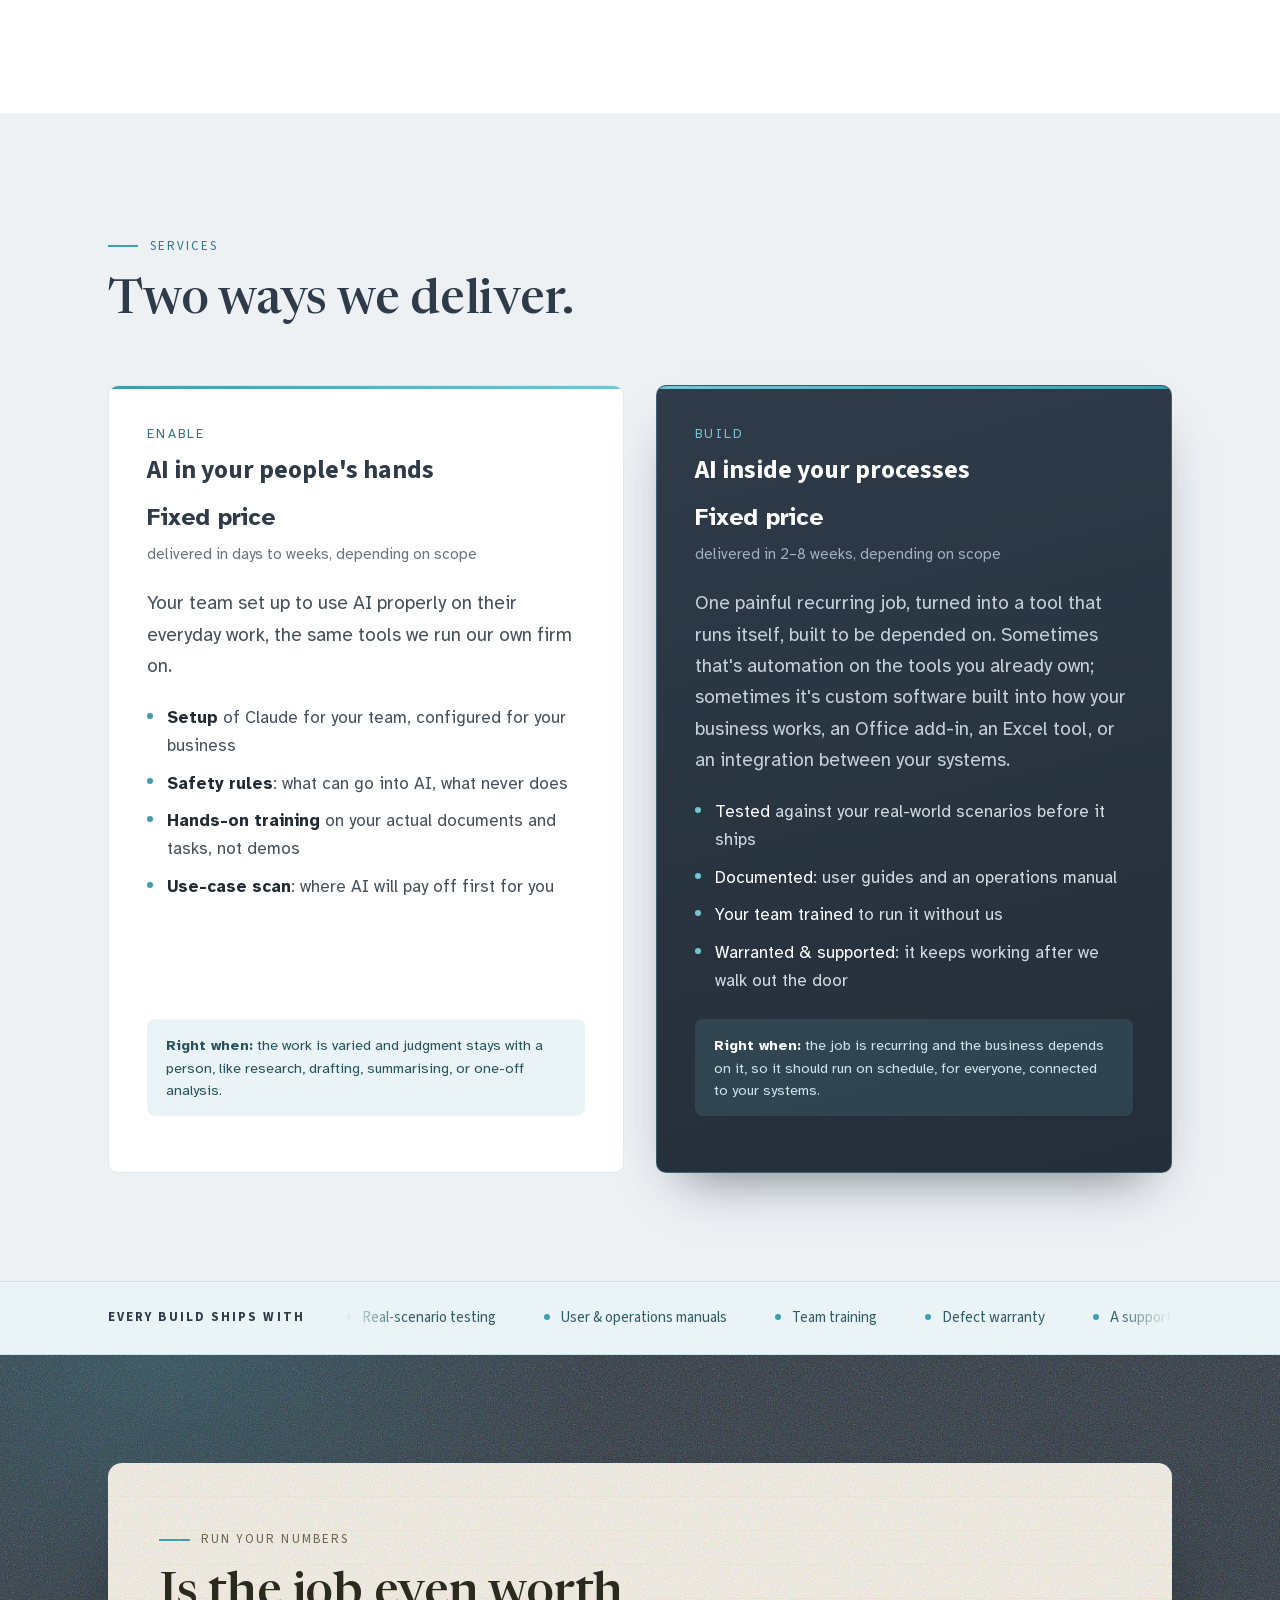
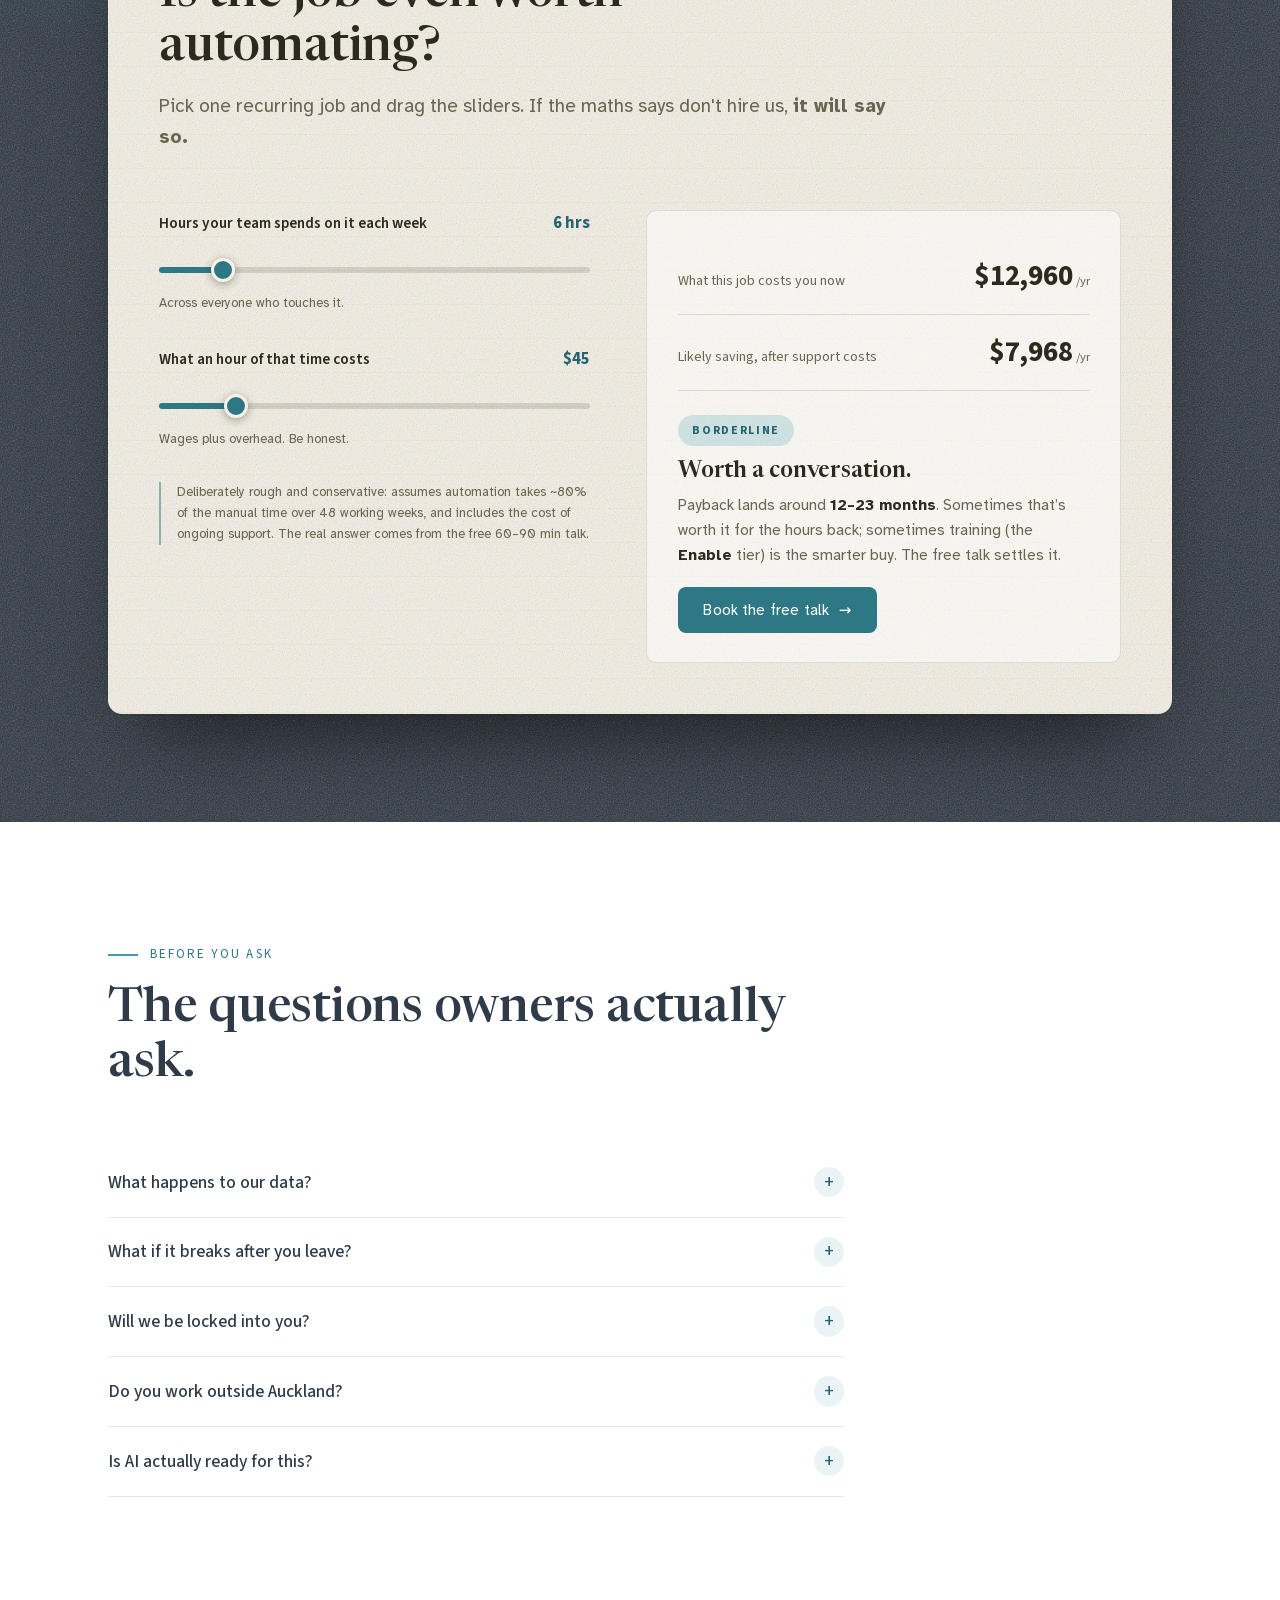
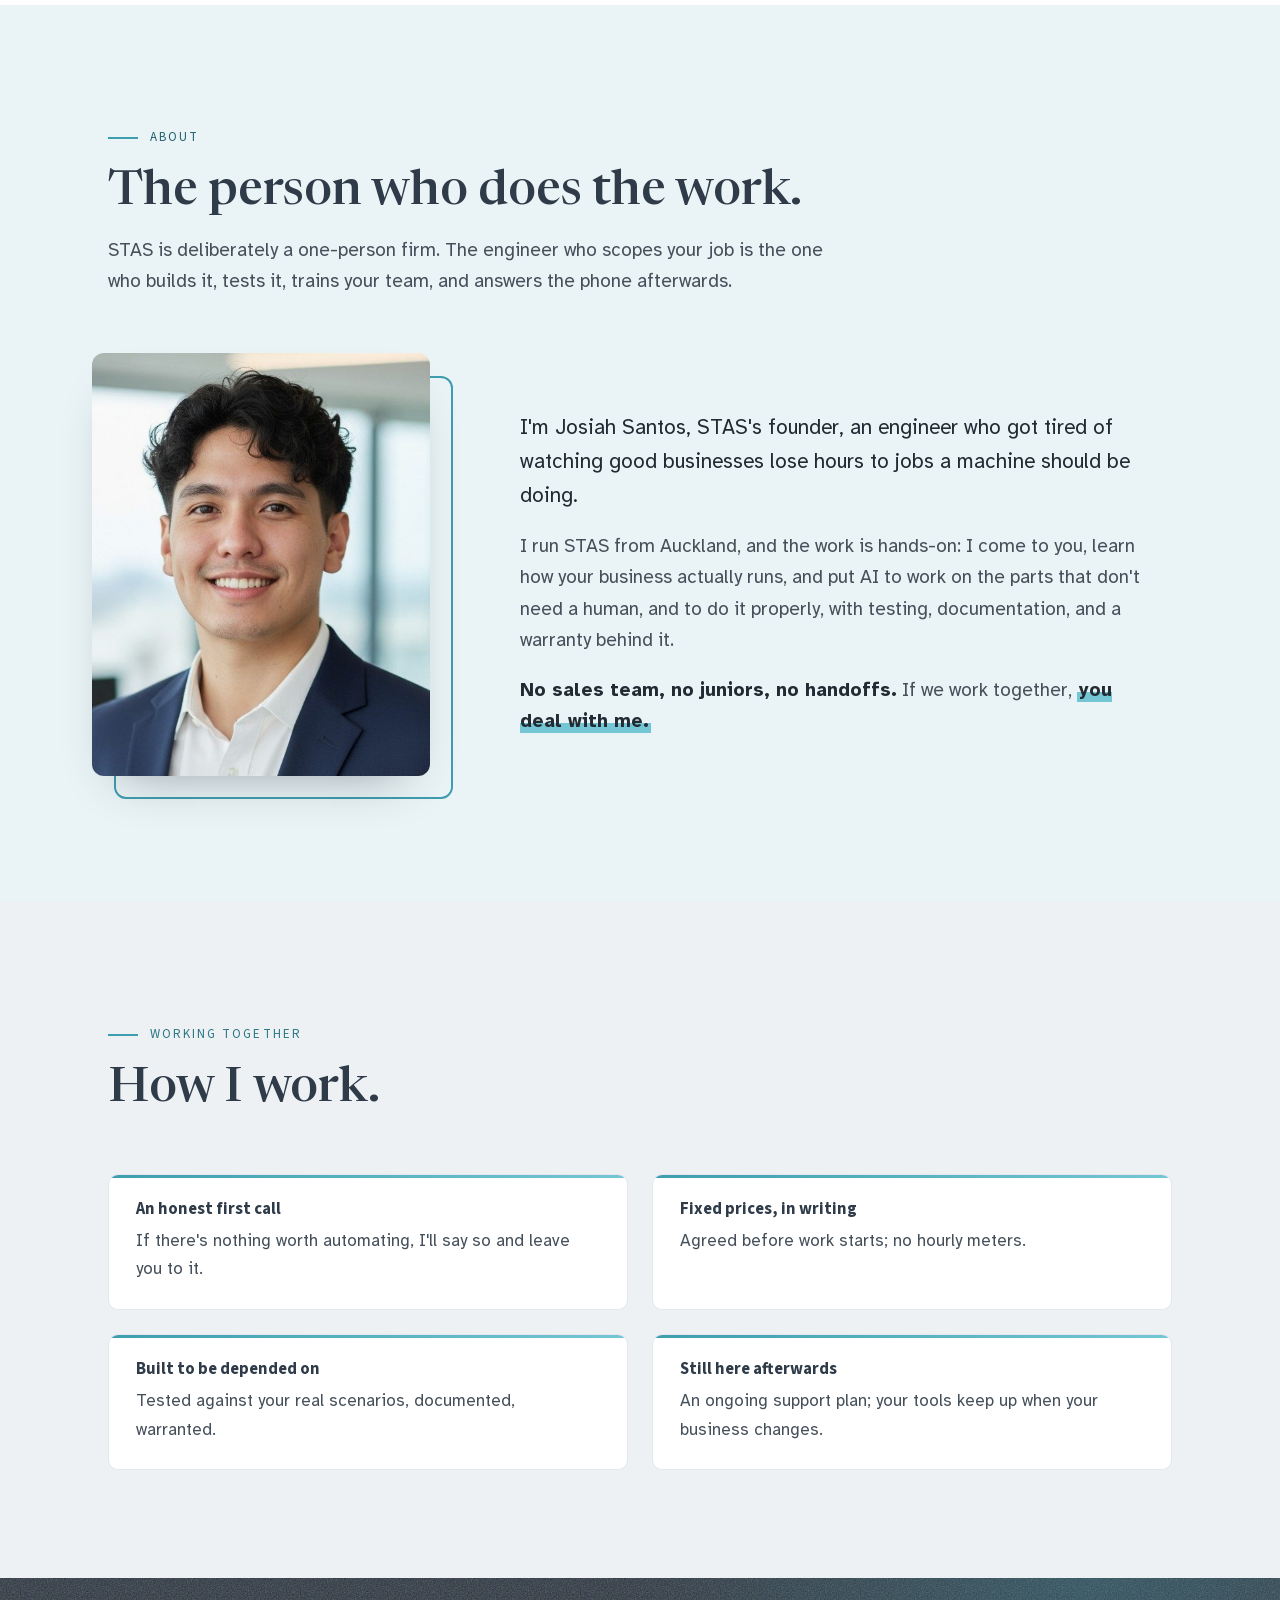
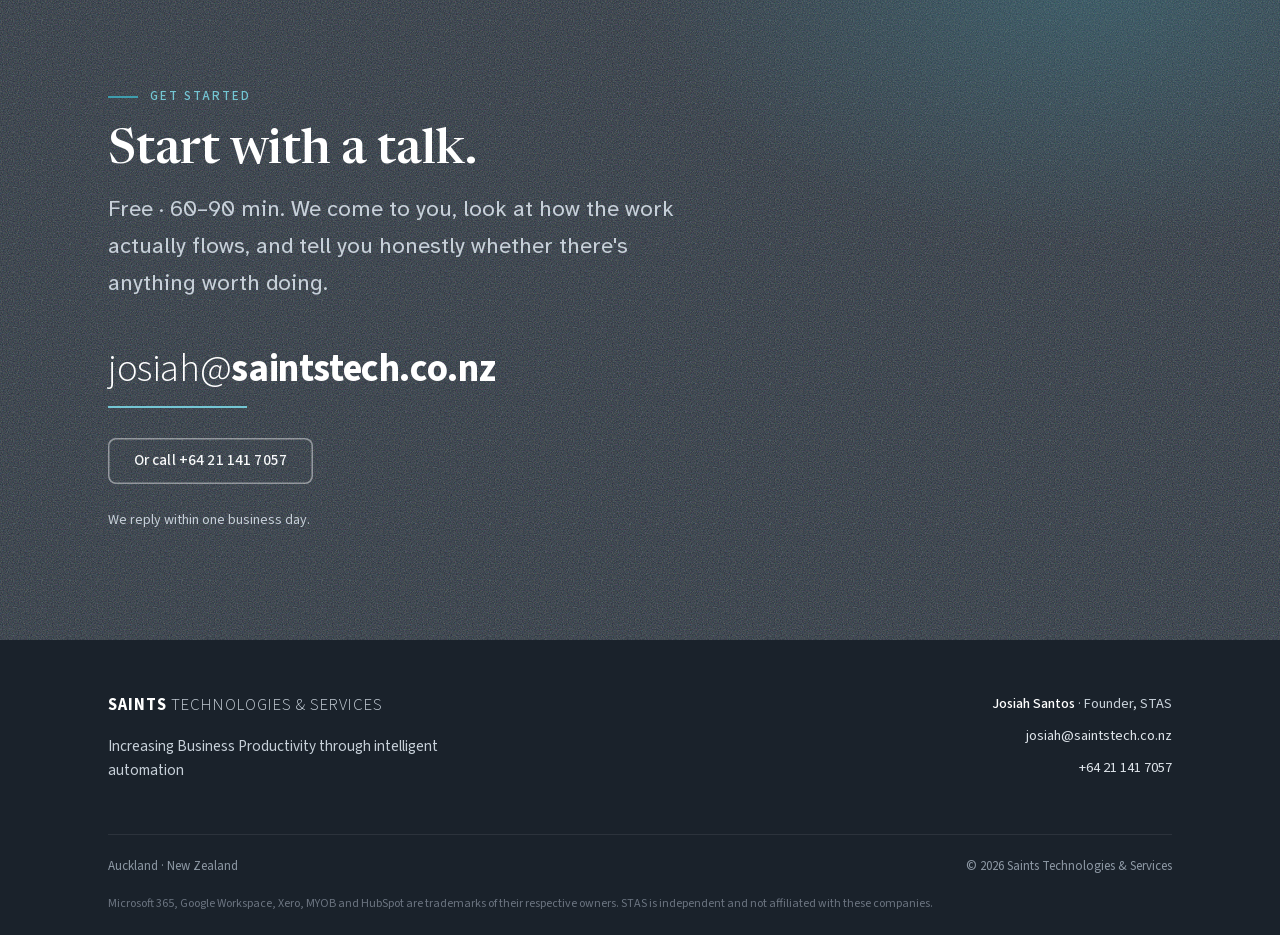
==== commit 216c2dfb: "Web render: suppress all pricing figures (founder call 2026-07-28) Website shows no dollar figures "" ====
--- a/index.html
+++ b/index.html
@@ -34,8 +34,7 @@
   "description": "AI and automation for NZ small businesses on Microsoft 365 and Xero. Fixed prices, honest assessments, built to be depended on.",
   "address": {"@type": "PostalAddress", "addressLocality": "Auckland", "addressCountry": "NZ"},
   "areaServed": {"@type": "Country", "name": "New Zealand"},
-  "founder": {"@type": "Person", "name": "Josiah Santos", "jobTitle": "Founder"},
-  "priceRange": "NZ$1,500–NZ$25,000"
+  "founder": {"@type": "Person", "name": "Josiah Santos", "jobTitle": "Founder"}
 }
 </script>
 <script type="application/ld+json">
@@ -46,7 +45,7 @@
     {"@type": "Question", "name": "What happens to our data?",
      "acceptedAnswer": {"@type": "Answer", "text": "Before anything runs, we set safety rules with you: what can go into AI, and what never does. Those rules are written down, and your team is trained on them."}},
     {"@type": "Question", "name": "What if it breaks after you leave?",
-     "acceptedAnswer": {"@type": "Answer", "text": "Every build ships with a defect warranty and a support plan from $200/month: monitoring, fixes, and updates when your business changes."}},
+     "acceptedAnswer": {"@type": "Answer", "text": "Every build ships with a defect warranty and an ongoing support plan: monitoring, fixes, and updates when your business changes."}},
     {"@type": "Question", "name": "Will we be locked into you?",
      "acceptedAnswer": {"@type": "Answer", "text": "No. Every build is documented, with user guides and an operations manual, and your team is trained to run it without us."}},
     {"@type": "Question", "name": "Do you work outside Auckland?",
@@ -212,7 +211,7 @@
         <li class="step reveal">
           <span class="num" aria-hidden="true">02</span>
           <h3>Assess</h3>
-          <span class="tag">$1,500–2,500 fixed</span>
+          <span class="tag">Fixed price, quoted upfront</span>
           <p>The <b>AI Opportunity Assessment</b>: a written roadmap of the jobs worth automating, what each costs you now, what fixing it is worth, and a fixed quote. Yours to keep, <b>fully credited</b> against any build within 90 days.</p>
         </li>
         <li class="step reveal">
@@ -224,7 +223,7 @@
         <li class="step reveal">
           <span class="num" aria-hidden="true">04</span>
           <h3>Support</h3>
-          <span class="tag">From $200/mo</span>
+          <span class="tag">Ongoing support plan</span>
           <p>We keep it running: monitoring, fixes under warranty, updates when your business changes, and training for new staff.</p>
         </li>
       </ol>
@@ -241,7 +240,7 @@
         <article class="card reveal">
           <p class="kicker">Enable</p>
           <h3>AI in your people's hands</h3>
-          <p class="price"><span class="amt">$2,500 – $6,000</span> <span>delivered in days to weeks, depending on scope</span></p>
+          <p class="price"><span class="amt">Fixed price</span> <span>delivered in days to weeks, depending on scope</span></p>
           <p>Your team set up to use AI properly on their everyday work, the same tools we run our own firm on.</p>
           <ul>
             <li><b>Setup</b> of Claude for your team, configured for your business</li>
@@ -254,7 +253,7 @@
         <article class="card card--featured reveal">
           <p class="kicker">Build</p>
           <h3>AI inside your processes</h3>
-          <p class="price"><span>Typically</span> <span class="amt">$7,500 – $25,000</span> <span>delivered in 2–8 weeks, depending on scope</span></p>
+          <p class="price"><span class="amt">Fixed price</span> <span>delivered in 2–8 weeks, depending on scope</span></p>
           <p>One painful recurring job, turned into a tool that runs itself, built to be depended on. Sometimes that's automation on the tools you already own; sometimes it's custom software built into how your business works, an Office add-in, an Excel tool, or an integration between your systems.</p>
           <ul>
             <li><b>Tested</b> against your real-world scenarios before it ships</li>
@@ -293,6 +292,7 @@
   </section>
 
   <!-- Web render intentionally omits "Straight answers / fine print" (what we don't sell · why fixed prices) — founder call 2026-06-16. Still in services.md master + one-pager; don't re-add on sync. -->
+  <!-- Web render intentionally shows NO dollar figures — founder call 2026-07-28, "for now". Applies to: process step tags (Assess, Support), both service card .price lines, the FAQ + JSON-LD support answers, JSON-LD priceRange (removed), and the calculator result copy in js/main.js. Master + one-pager KEEP their prices; replacement wording is declared in services.md → "Pricing display (website)". Don't re-add on sync. -->
 
   <section id="calculator" class="calc section" aria-labelledby="calc-t">
     <div class="container">
@@ -314,7 +314,7 @@
             <input type="range" id="calc-rate" min="25" max="150" step="5" value="45">
             <p class="hint">Wages plus overhead. Be honest.</p>
           </div>
-          <p class="calc-note">Deliberately rough and conservative: assumes automation takes ~80% of the manual time over 48 working weeks, and includes support at $200/mo. The real answer comes from the free 60–90&nbsp;min talk.</p>
+          <p class="calc-note">Deliberately rough and conservative: assumes automation takes ~80% of the manual time over 48 working weeks, and includes the cost of ongoing support. The real answer comes from the free 60–90&nbsp;min talk.</p>
         </div>
         <div class="calc-out" aria-live="polite">
           <noscript><p style="font-weight:300">The calculator needs JavaScript. Or just email us the numbers and we'll do the maths in the free talk.</p></noscript>
@@ -345,7 +345,7 @@
         </details>
         <details>
           <summary>What if it breaks after you leave?</summary>
-          <p class="a">Every build ships with a <b>defect warranty</b> and a support plan from $200/month: monitoring, fixes, and updates when your business changes.</p>
+          <p class="a">Every build ships with a <b>defect warranty</b> and an ongoing support plan: monitoring, fixes, and updates when your business changes.</p>
         </details>
         <details>
           <summary>Will we be locked into you?</summary>
@@ -405,7 +405,7 @@
         </li>
         <li class="reveal">
           <h3>Still here afterwards</h3>
-          <p>Support from $200/mo; your tools keep up when your business changes.</p>
+          <p>An ongoing support plan; your tools keep up when your business changes.</p>
         </li>
       </ul>
     </div>
